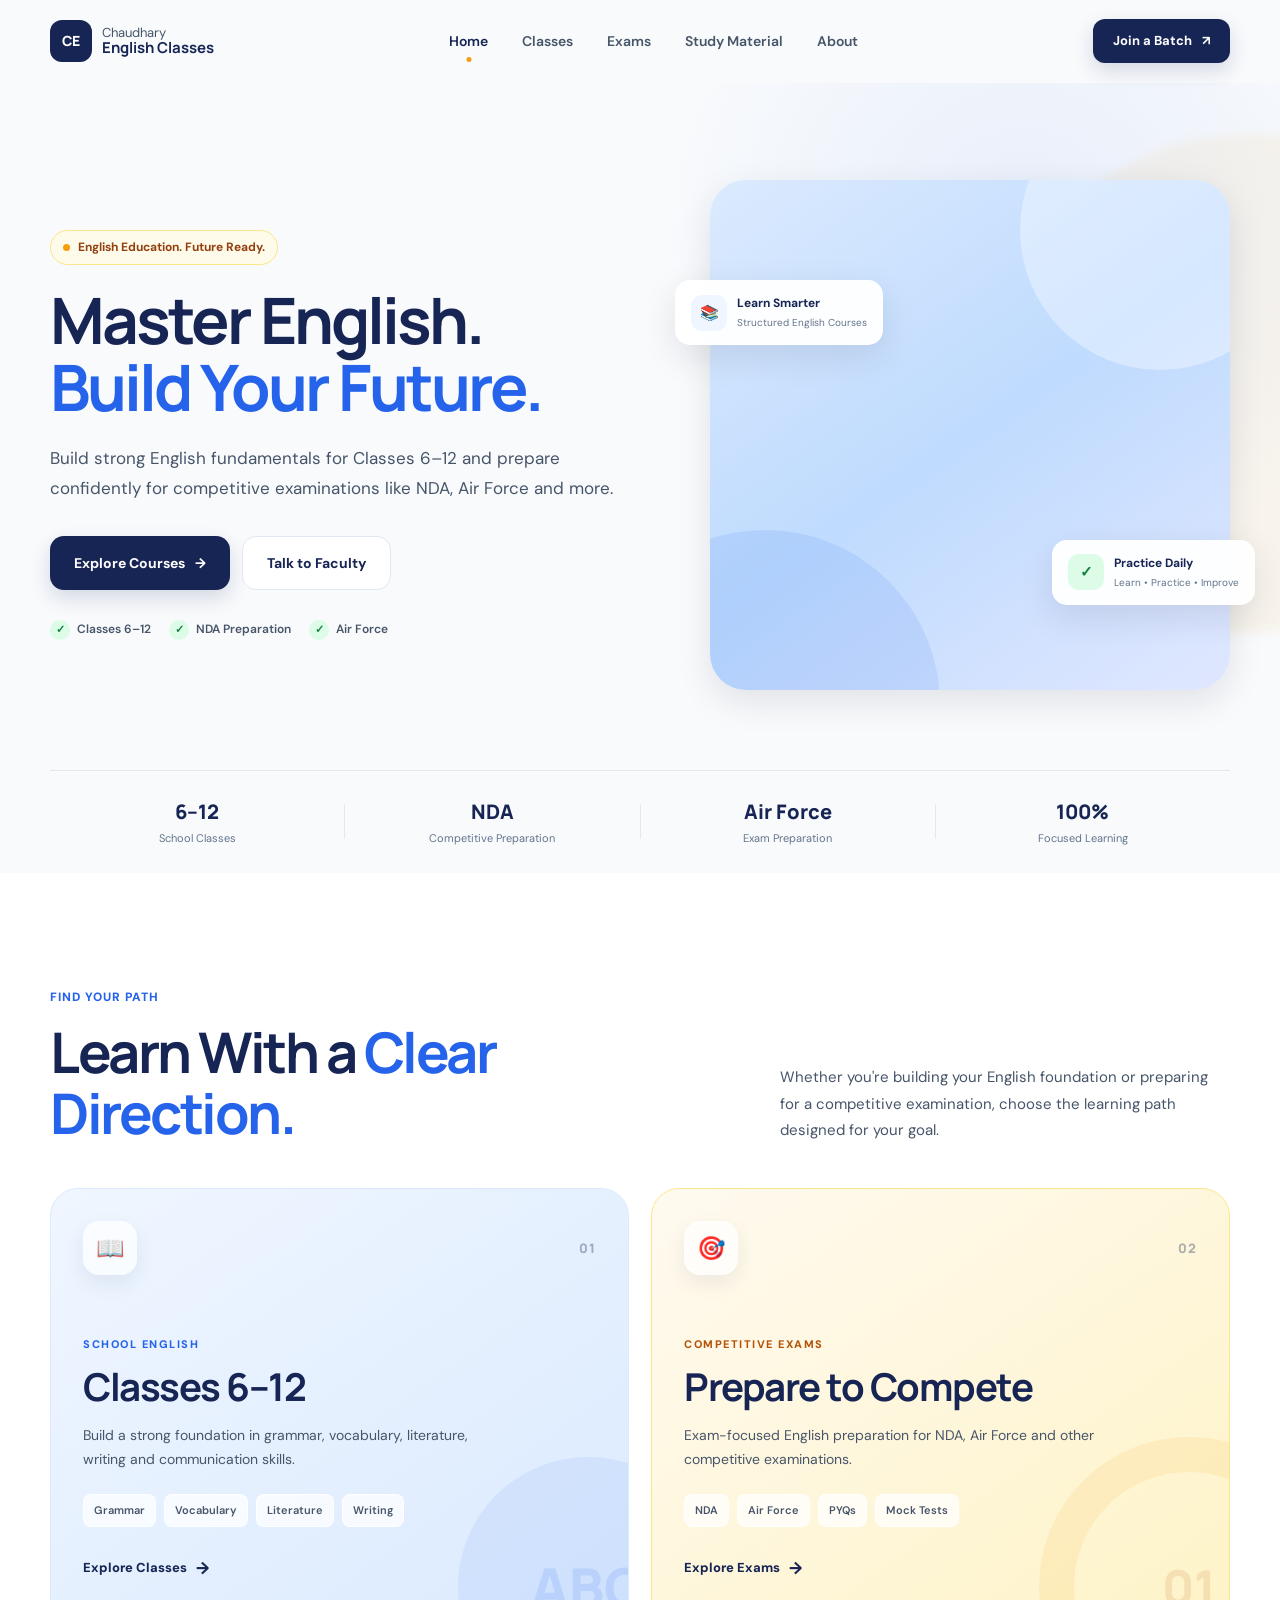
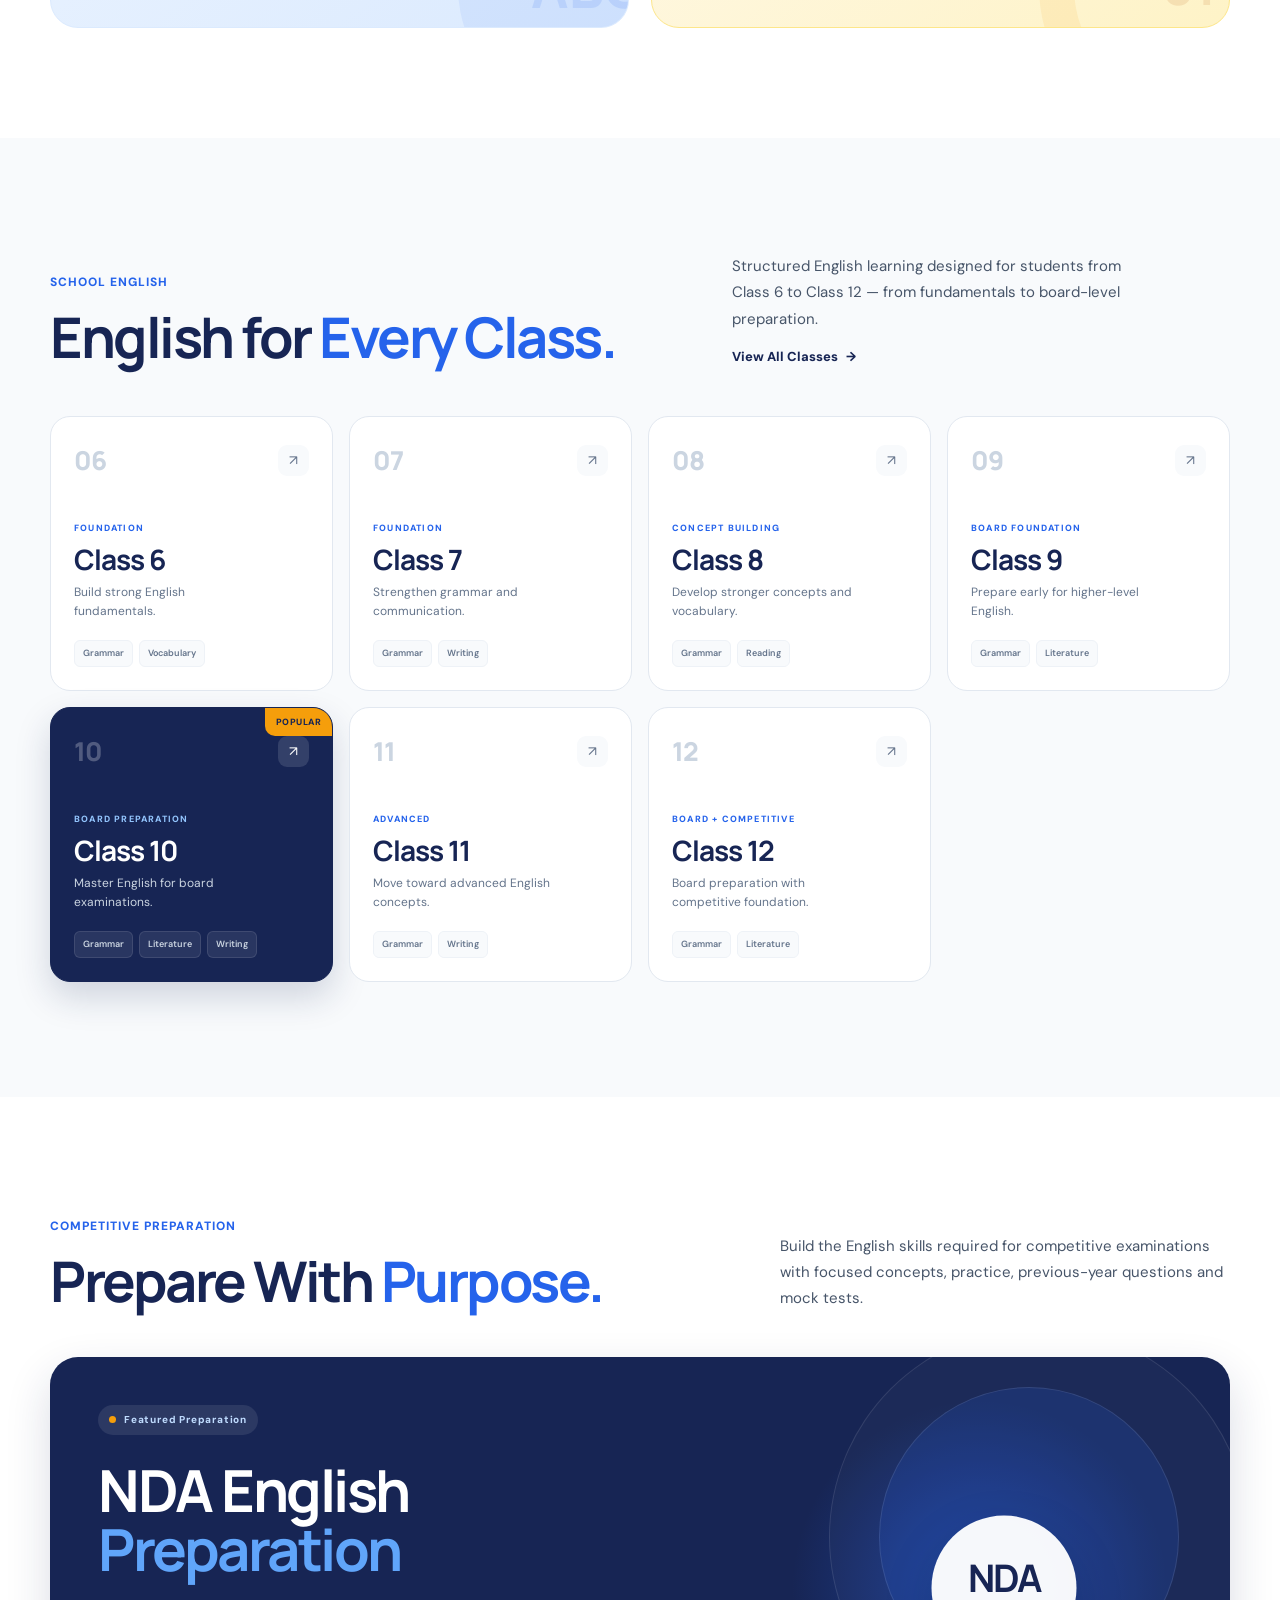
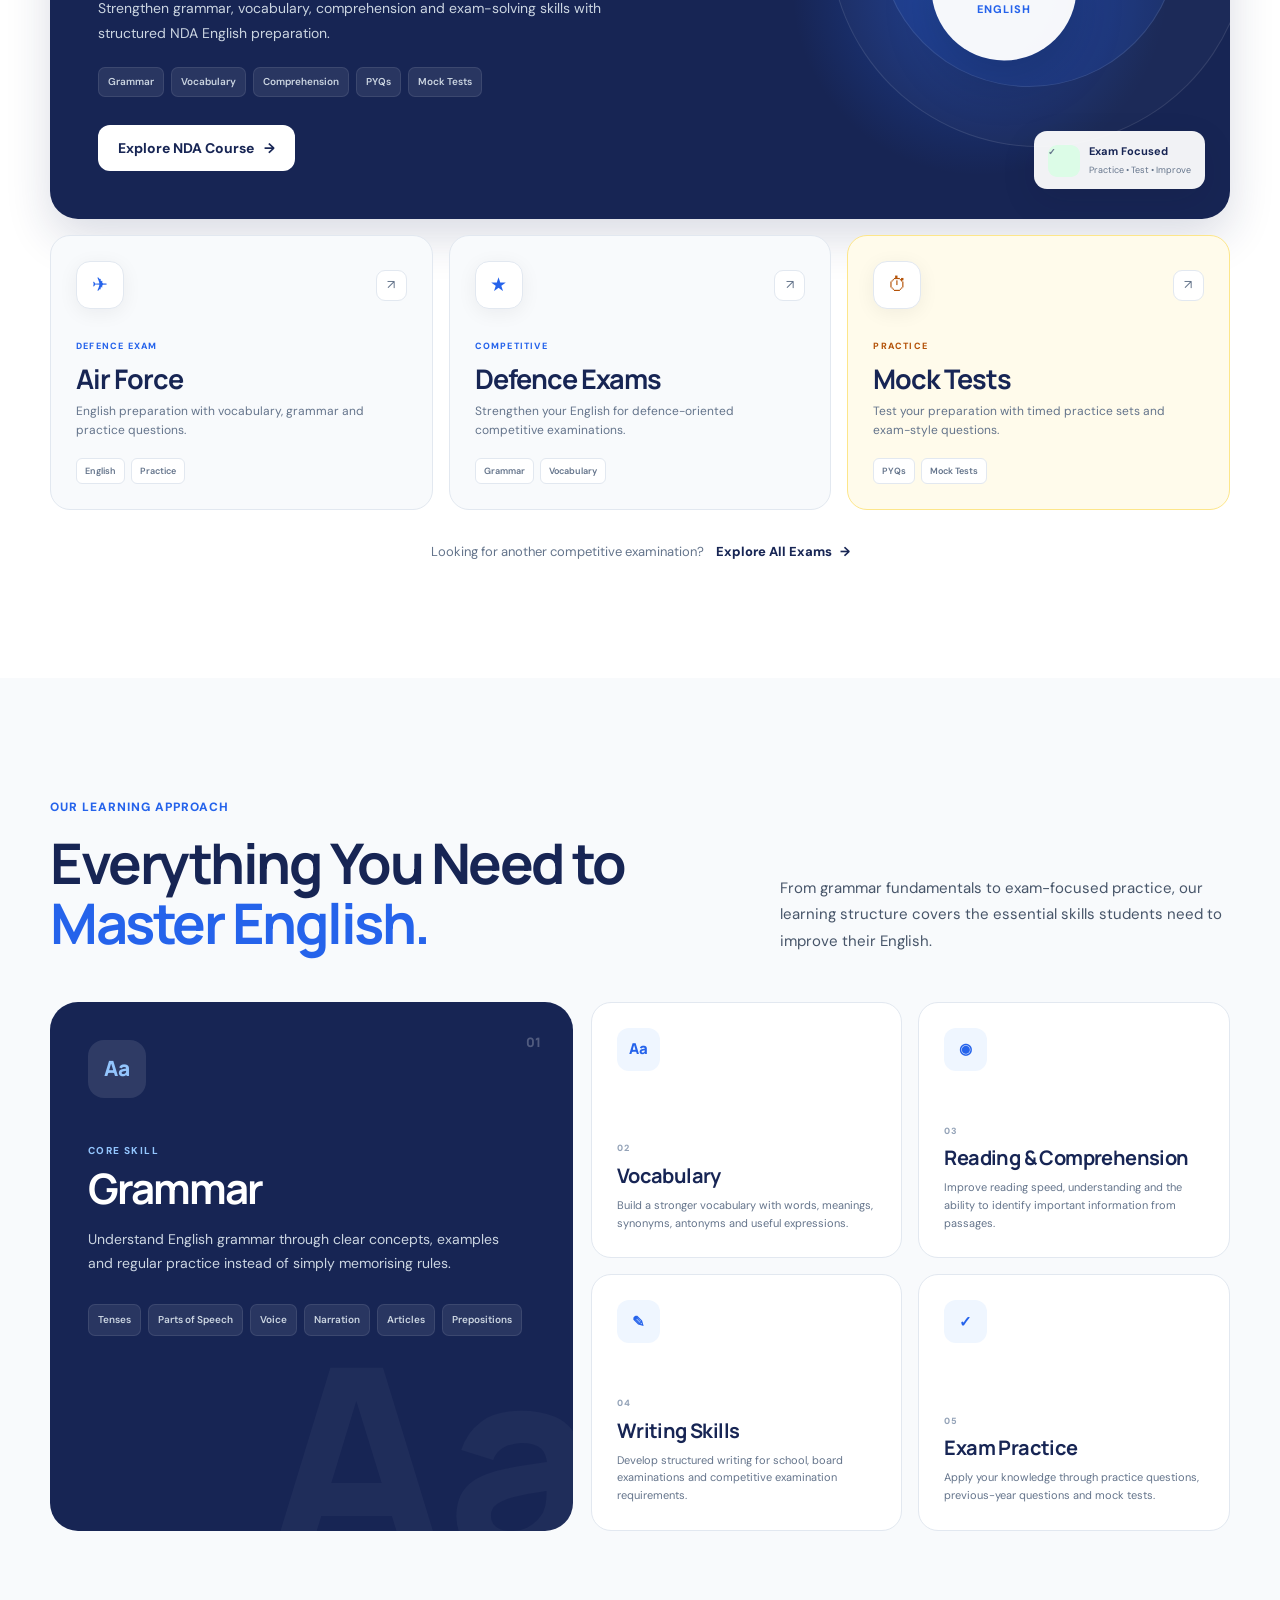
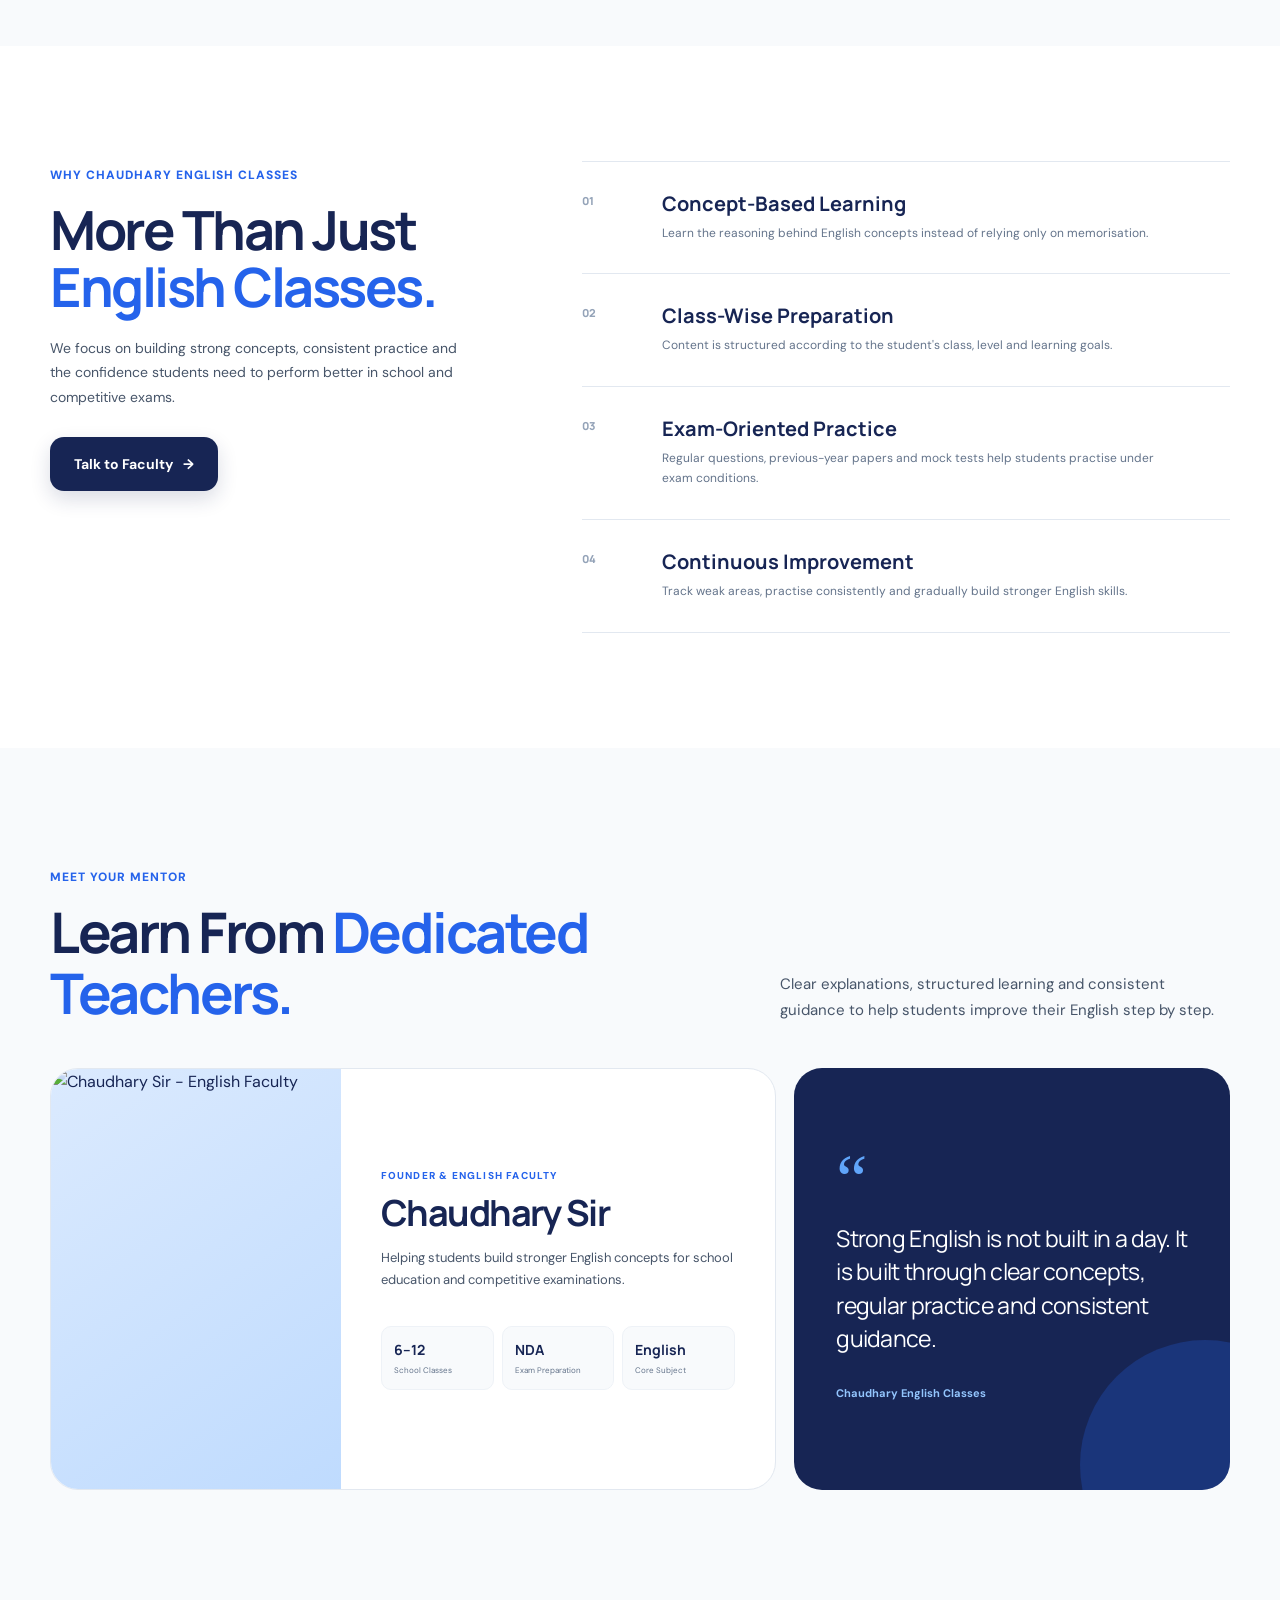
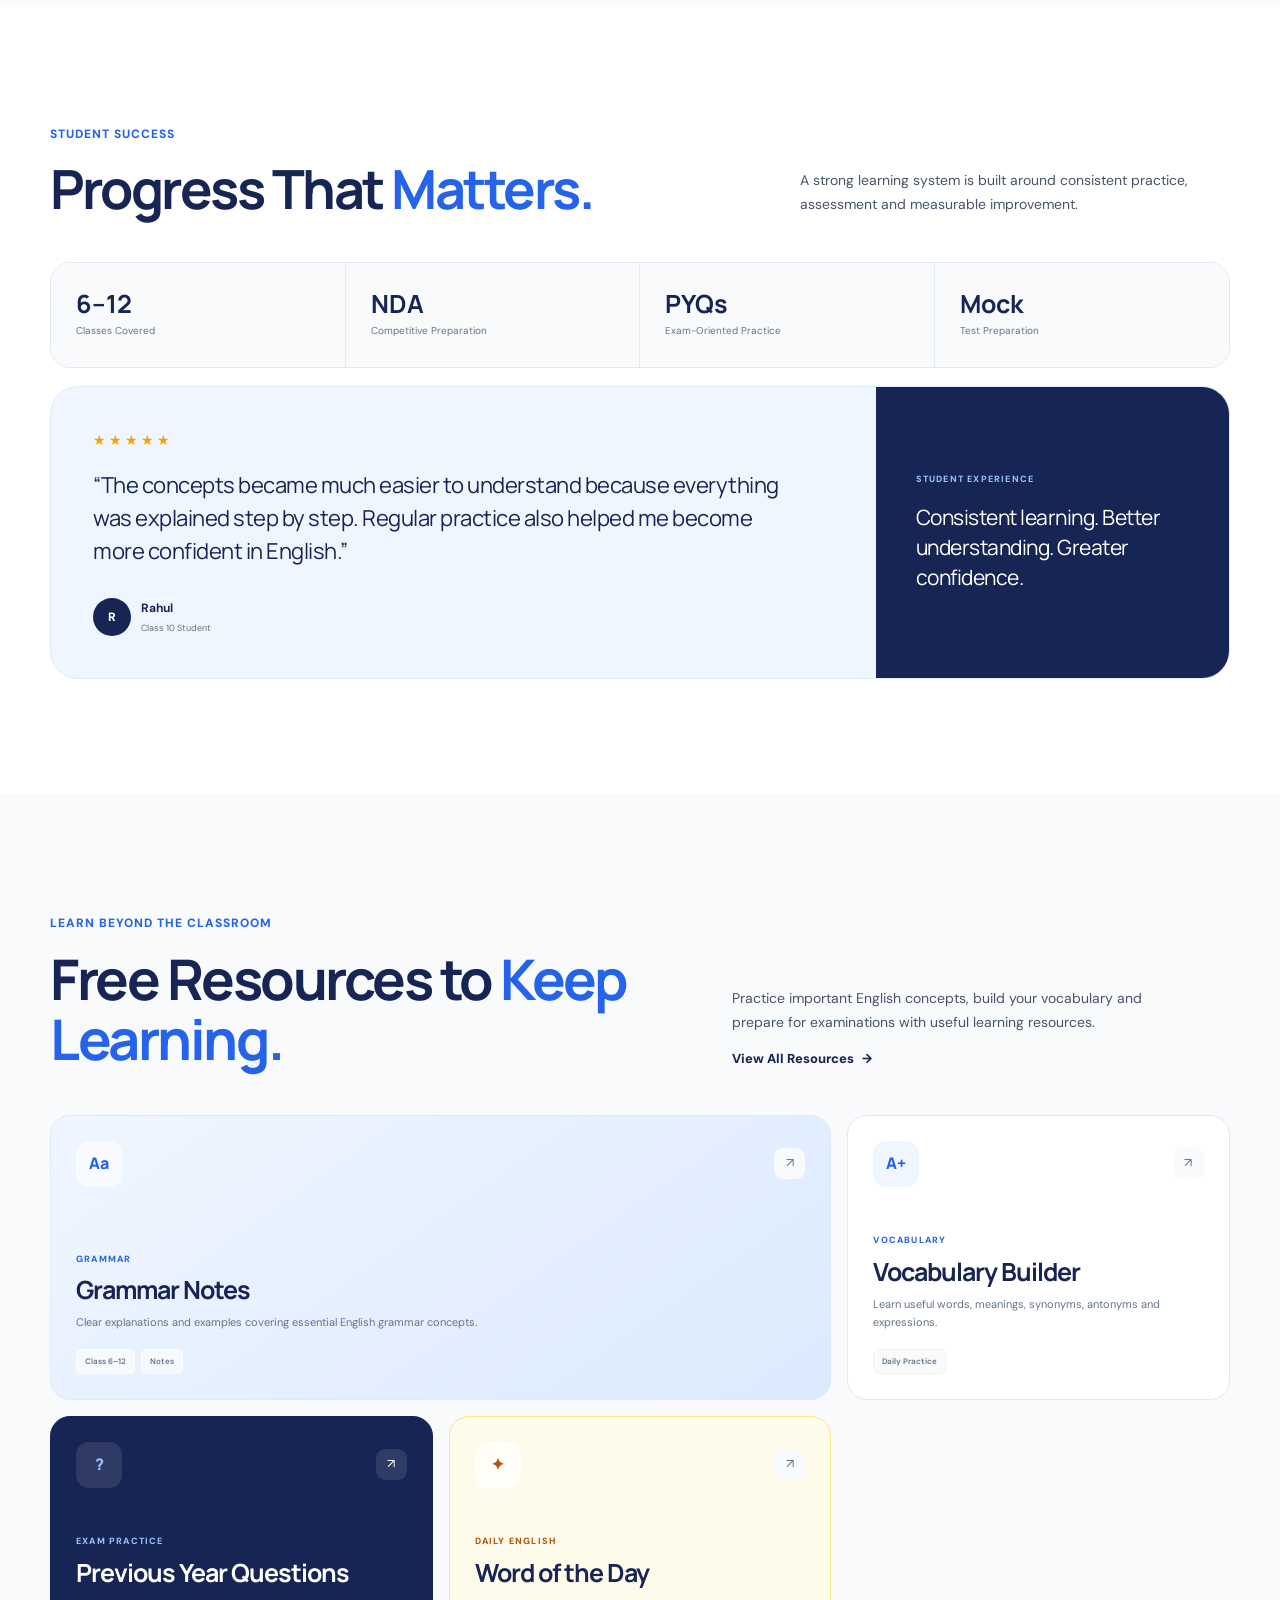
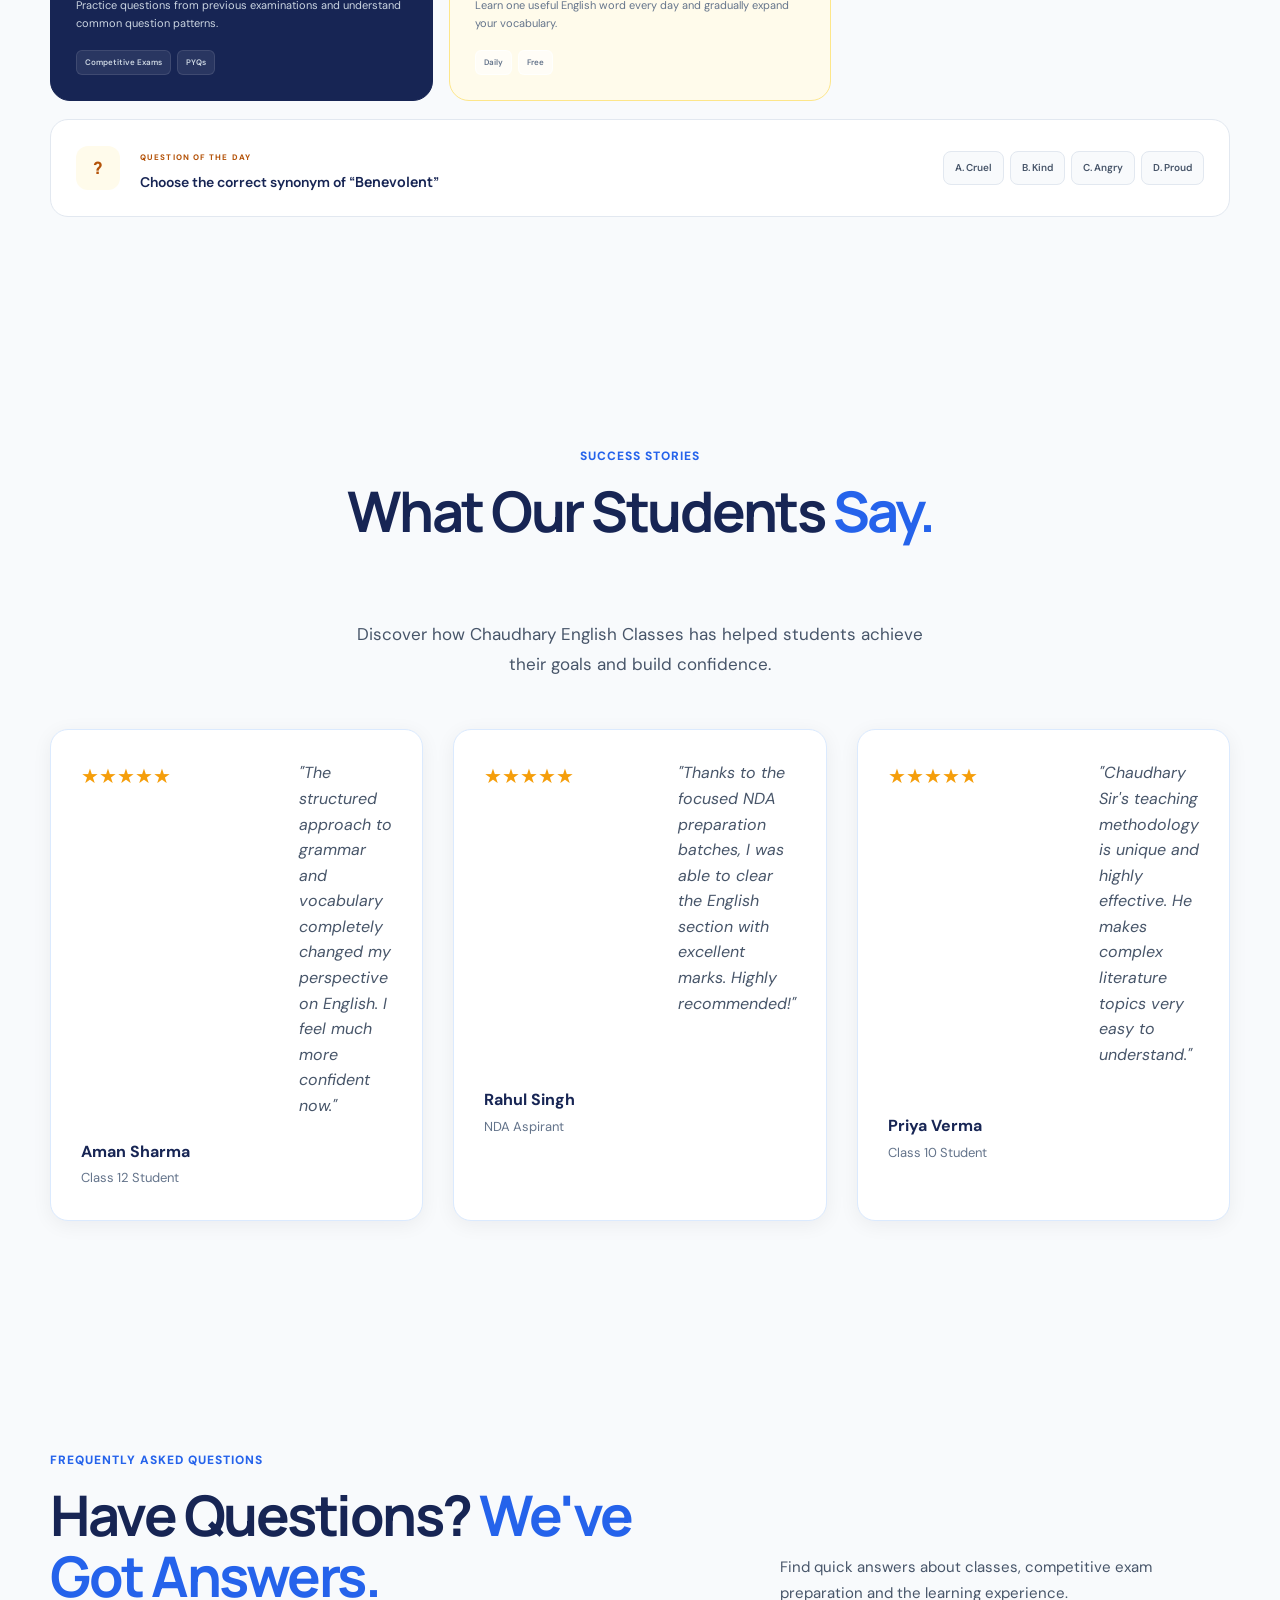
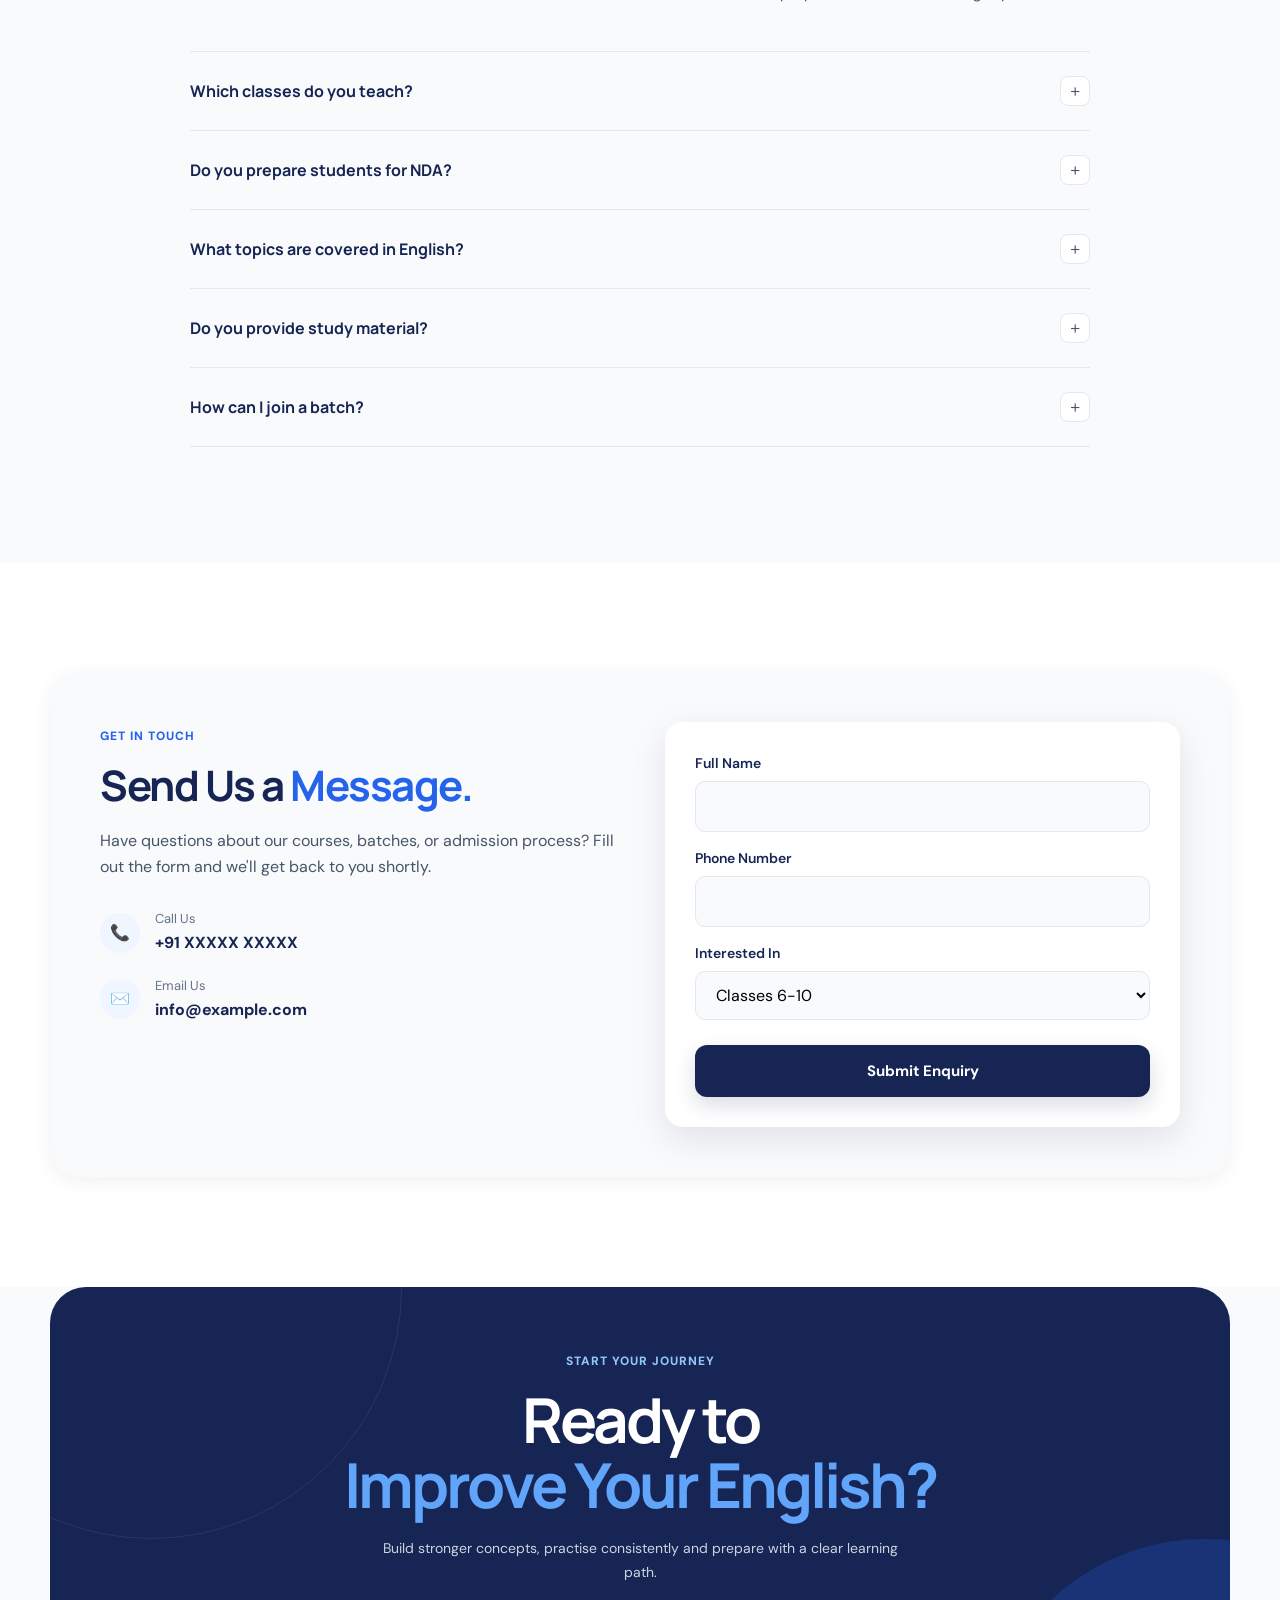
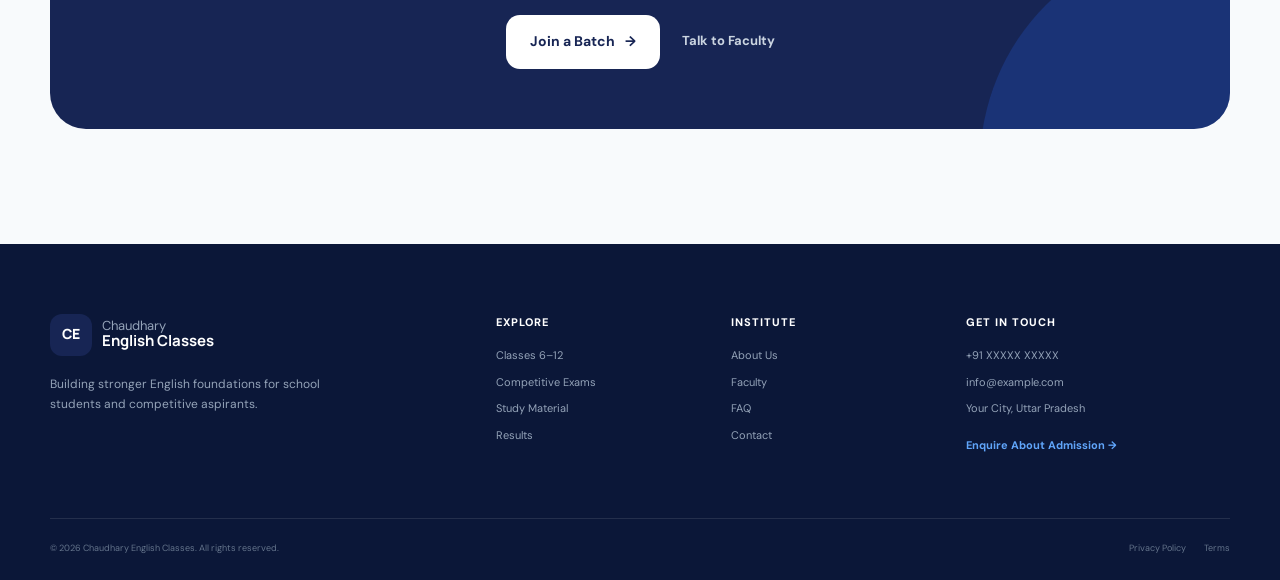
==== index.html @ cdc2c8da "Add class detail and directory pages, exam details, and additional resources - Created class-detail." ====
<!DOCTYPE html>
<html lang="en">
<head>
    <meta charset="UTF-8">
    <meta name="viewport" content="width=device-width, initial-scale=1.0">

    <title>Chaudhary English Classes | Learn. Prepare. Succeed.</title>

    <meta
        name="description"
        content="Chaudhary English Classes provides English coaching for Classes 6–12 and competitive examinations including NDA and Air Force."
    >
    <meta name="keywords" content="English coaching, CBSE English, NDA English, Air Force English preparation, Chaudhary English Classes">
    <meta property="og:title" content="Chaudhary English Classes | Learn. Prepare. Succeed.">
    <meta property="og:description" content="English coaching for Classes 6–12 and competitive examinations.">
    <meta property="og:type" content="website">

    <!-- Google Fonts -->
    <link rel="preconnect" href="https://fonts.googleapis.com">
    <link rel="preconnect" href="https://fonts.gstatic.com" crossorigin>

    <link
        href="https://fonts.googleapis.com/css2?family=DM+Sans:wght@400;500;600;700&family=Manrope:wght@500;600;700;800&display=swap"
        rel="stylesheet"
    >

    <!-- CSS -->
    <link rel="stylesheet" href="css/style.css">
</head>

<body>

    <!-- ================= HEADER ================= -->

    <header class="site-header" id="siteHeader">

        <div class="container navbar">

            <!-- Logo -->
            <a href="index.html" class="logo">
                <div class="logo-mark">CE</div>

                <div class="logo-text">
                    <span>Chaudhary</span>
                    <strong>English Classes</strong>
                </div>
            </a>

            <!-- Desktop Navigation -->
            <nav class="desktop-nav">
                <a href="#home" class="nav-link active">Home</a>
                <a href="#school-classes" class="nav-link">Classes</a>
                <a href="#exams" class="nav-link">Exams</a>
                <a href="#resources" class="nav-link">Study Material</a>
                <a href="#about" class="nav-link">About</a>
            </nav>


            <!-- Header Actions -->
            <div class="header-actions">

                <a href="#contact" class="btn btn-primary header-btn">
                    Join a Batch
                    <span>↗</span>
                </a>

                <button
                    class="mobile-menu-btn"
                    id="mobileMenuBtn"
                    aria-label="Open navigation menu"
                    aria-expanded="false"
                >
                    <span></span>
                    <span></span>
                    <span></span>
                </button>

            </div>

        </div>

        <!-- Mobile Navigation -->
        <div class="mobile-nav" id="mobileNav">

            <a href="#home">Home</a>
            <a href="#school-classes">Classes</a>
            <a href="#exams">Exams</a>
            <a href="#resources">Study Material</a>
            <a href="#about">About</a>

            <a href="#contact" class="btn btn-primary mobile-cta">
                Join a Batch
            </a>

        </div>

    </header>


    <main>

        <!-- ================= HERO ================= -->

        <section class="hero reveal" id="home">

            <div class="container hero-grid">

                <!-- Hero Content -->
                <div class="hero-content">

                    <div class="eyebrow">
                        <span class="eyebrow-dot"></span>
                        English Education. Future Ready.
                    </div>

                    <h1>
                        Master English.
                        <span>Build Your Future.</span>
                    </h1>

                    <p class="hero-description">
                        Build strong English fundamentals for Classes 6–12
                        and prepare confidently for competitive examinations
                        like NDA, Air Force and more.
                    </p>

                    <div class="hero-actions">

                        <a href="#school-classes" class="btn btn-primary btn-large">
                            Explore Courses
                            <span>→</span>
                        </a>

                        <a href="#contact" class="btn btn-secondary btn-large">
                            Talk to Faculty
                        </a>

                    </div>

                    <!-- Trust Points -->
                    <div class="hero-trust">

                        <div class="trust-item">
                            <span class="trust-icon">✓</span>
                            <span>Classes 6–12</span>
                        </div>

                        <div class="trust-item">
                            <span class="trust-icon">✓</span>
                            <span>NDA Preparation</span>
                        </div>

                        <div class="trust-item">
                            <span class="trust-icon">✓</span>
                            <span>Air Force</span>
                        </div>

                    </div>

                </div>


                <!-- Hero Visual -->
                <div class="hero-visual">

                    <div class="hero-image-wrapper">

                        <div class="hero-image-placeholder">

                            <!-- <img src="https://images.unsplash.com/photo-1552664730-d307ca884978?w=800&h=600&fit=crop" alt="Students studying English together"> -->

                        </div>

                        <!-- Floating Course Card -->
                        <div class="floating-card floating-card-course">

                            <div class="floating-icon">📚</div>

                            <div>
                                <strong>Learn Smarter</strong>
                                <span>Structured English Courses</span>
                            </div>

                        </div>


                        <!-- Floating Success Card -->
                        <div class="floating-card floating-card-success">

                            <div class="success-check">✓</div>

                            <div>
                                <strong>Practice Daily</strong>
                                <span>Learn • Practice • Improve</span>
                            </div>

                        </div>

                    </div>

                </div>

            </div>


            <!-- Bottom Stats -->
            <div class="container hero-stats">

                <div class="stat-item">
                    <strong>6–12</strong>
                    <span>School Classes</span>
                </div>

                <div class="stat-divider"></div>

                <div class="stat-item">
                    <strong>NDA</strong>
                    <span>Competitive Preparation</span>
                </div>

                <div class="stat-divider"></div>

                <div class="stat-item">
                    <strong>Air Force</strong>
                    <span>Exam Preparation</span>
                </div>

                <div class="stat-divider"></div>

                <div class="stat-item">
                    <strong>100%</strong>
                    <span>Focused Learning</span>
                </div>

            </div>

        </section>


       <!-- ================= LEARNING PATH ================= -->

<section class="learning-path reveal" >

    <div class="container">

        <div class="section-heading">

            <div>
                <span class="section-label">
                    Find Your Path
                </span>

                <h2>
                    Learn With a
                    <span>Clear Direction.</span>
                </h2>
            </div>

            <p>
                Whether you're building your English foundation or
                preparing for a competitive examination, choose the
                learning path designed for your goal.
            </p>

        </div>


        <div class="learning-grid">

            <!-- School English -->

            <article class="path-card school-card">

                <div class="path-card-top">

                    <div class="path-icon">
                        📖
                    </div>

                    <span class="path-number">
                        01
                    </span>

                </div>


                <div class="path-content">

                    <span class="path-category">
                        SCHOOL ENGLISH
                    </span>

                    <h3>
                        Classes 6–12
                    </h3>

                    <p>
                        Build a strong foundation in grammar,
                        vocabulary, literature, writing and
                        communication skills.
                    </p>


                    <div class="path-topics">

                        <span>Grammar</span>
                        <span>Vocabulary</span>
                        <span>Literature</span>
                        <span>Writing</span>

                    </div>


                    <a href="pages/classes.html" class="path-link">
                        Explore Classes
                        <span>→</span>
                    </a>

                </div>


                <div class="path-decoration school-decoration">
                    <span>ABC</span>
                </div>

            </article>


            <!-- Competitive Exams -->

            <article class="path-card exam-card">

                <div class="path-card-top">

                    <div class="path-icon exam-icon">
                        🎯
                    </div>

                    <span class="path-number">
                        02
                    </span>

                </div>


                <div class="path-content">

                    <span class="path-category">
                        COMPETITIVE EXAMS
                    </span>

                    <h3>
                        Prepare to Compete
                    </h3>

                    <p>
                        Exam-focused English preparation for NDA,
                        Air Force and other competitive examinations.
                    </p>


                    <div class="path-topics">

                        <span>NDA</span>
                        <span>Air Force</span>
                        <span>PYQs</span>
                        <span>Mock Tests</span>

                    </div>


                    <a href="pages/exams.html" class="path-link">
                        Explore Exams
                        <span>→</span>
                    </a>

                </div>


                <div class="path-decoration exam-decoration">
                    <span>01</span>
                </div>

            </article>

        </div>

    </div>

</section>


        <!-- ================= SCHOOL CLASSES ================= -->

        <section class="classes-section reveal" id="school-classes">

            <div class="container">

                <div class="section-heading classes-heading">

                    <div>
                        <span class="section-label">
                            School English
                        </span>

                        <h2>
                            English for
                            <span>Every Class.</span>
                        </h2>
                    </div>

                    <div class="classes-heading-right">

                        <p>
                            Structured English learning designed for students
                            from Class 6 to Class 12 — from fundamentals to
                            board-level preparation.
                        </p>

                        <a href="pages/classes.html" class="text-link">
                            View All Classes
                            <span>→</span>
                        </a>

                    </div>

                </div>


                <!-- Class Cards -->

                <div class="class-grid">

                    <!-- Class 6 -->

                    <a href="pages/class-detail.html?class=6"
                       class="class-card">

                        <div class="class-card-top">

                            <span class="class-number">
                                06
                            </span>

                            <span class="class-arrow">
                                ↗
                            </span>

                        </div>

                        <div class="class-card-content">

                            <span class="class-label">
                                FOUNDATION
                            </span>

                            <h3>Class 6</h3>

                            <p>
                                Build strong English fundamentals.
                            </p>

                        </div>

                        <div class="class-topics">
                            <span>Grammar</span>
                            <span>Vocabulary</span>
                        </div>

                    </a>


                    <!-- Class 7 -->

                    <a href="pages/class-detail.html?class=7"
                       class="class-card">

                        <div class="class-card-top">

                            <span class="class-number">
                                07
                            </span>

                            <span class="class-arrow">
                                ↗
                            </span>

                        </div>

                        <div class="class-card-content">

                            <span class="class-label">
                                FOUNDATION
                            </span>

                            <h3>Class 7</h3>

                            <p>
                                Strengthen grammar and communication.
                            </p>

                        </div>

                        <div class="class-topics">
                            <span>Grammar</span>
                            <span>Writing</span>
                        </div>

                    </a>


                    <!-- Class 8 -->

                    <a href="pages/class-detail.html?class=8"
                       class="class-card">

                        <div class="class-card-top">

                            <span class="class-number">
                                08
                            </span>

                            <span class="class-arrow">
                                ↗
                            </span>

                        </div>

                        <div class="class-card-content">

                            <span class="class-label">
                                CONCEPT BUILDING
                            </span>

                            <h3>Class 8</h3>

                            <p>
                                Develop stronger concepts and vocabulary.
                            </p>

                        </div>

                        <div class="class-topics">
                            <span>Grammar</span>
                            <span>Reading</span>
                        </div>

                    </a>


                    <!-- Class 9 -->

                    <a href="pages/class-detail.html?class=9"
                       class="class-card">

                        <div class="class-card-top">

                            <span class="class-number">
                                09
                            </span>

                            <span class="class-arrow">
                                ↗
                            </span>

                        </div>

                        <div class="class-card-content">

                            <span class="class-label">
                                BOARD FOUNDATION
                            </span>

                            <h3>Class 9</h3>

                            <p>
                                Prepare early for higher-level English.
                            </p>

                        </div>

                        <div class="class-topics">
                            <span>Grammar</span>
                            <span>Literature</span>
                        </div>

                    </a>


                    <!-- Class 10 Featured -->

                    <a href="pages/class-detail.html?class=10"
                       class="class-card class-card-featured">

                        <div class="class-card-top">

                            <span class="class-number">
                                10
                            </span>

                            <span class="class-arrow">
                                ↗
                            </span>

                        </div>

                        <div class="class-card-content">

                            <span class="class-label">
                                BOARD PREPARATION
                            </span>

                            <h3>Class 10</h3>

                            <p>
                                Master English for board examinations.
                            </p>

                        </div>

                        <div class="class-topics">
                            <span>Grammar</span>
                            <span>Literature</span>
                            <span>Writing</span>
                        </div>

                        <div class="featured-badge">
                            Popular
                        </div>

                    </a>


                    <!-- Class 11 -->

                    <a href="pages/class-detail.html?class=11"
                       class="class-card">

                        <div class="class-card-top">

                            <span class="class-number">
                                11
                            </span>

                            <span class="class-arrow">
                                ↗
                            </span>

                        </div>

                        <div class="class-card-content">

                            <span class="class-label">
                                ADVANCED
                            </span>

                            <h3>Class 11</h3>

                            <p>
                                Move toward advanced English concepts.
                            </p>

                        </div>

                        <div class="class-topics">
                            <span>Grammar</span>
                            <span>Writing</span>
                        </div>

                    </a>


                    <!-- Class 12 -->

                    <a href="pages/class-detail.html?class=12"
                       class="class-card">

                        <div class="class-card-top">

                            <span class="class-number">
                                12
                            </span>

                            <span class="class-arrow">
                                ↗
                            </span>

                        </div>

                        <div class="class-card-content">

                            <span class="class-label">
                                BOARD + COMPETITIVE
                            </span>

                            <h3>Class 12</h3>

                            <p>
                                Board preparation with competitive foundation.
                            </p>

                        </div>

                        <div class="class-topics">
                            <span>Grammar</span>
                            <span>Literature</span>
                        </div>

                    </a>

                </div>

            </div>

        </section>

        <!-- ================= COMPETITIVE EXAMS ================= -->

<section class="exams-section reveal" id="exams">

    <div class="container">

        <div class="section-heading exams-heading">

            <div>
                <span class="section-label">
                    Competitive Preparation
                </span>

                <h2>
                    Prepare With
                    <span>Purpose.</span>
                </h2>
            </div>

            <p>
                Build the English skills required for competitive
                examinations with focused concepts, practice,
                previous-year questions and mock tests.
            </p>

        </div>


        <!-- Exam Feature -->

        <div class="exam-feature">

            <div class="exam-feature-content">

                <div class="exam-feature-label">
                    <span class="exam-status-dot"></span>
                    Featured Preparation
                </div>

                <h3>
                    NDA English
                    <span>Preparation</span>
                </h3>

                <p>
                    Strengthen grammar, vocabulary, comprehension
                    and exam-solving skills with structured NDA
                    English preparation.
                </p>


                <div class="exam-feature-topics">

                    <span>Grammar</span>
                    <span>Vocabulary</span>
                    <span>Comprehension</span>
                    <span>PYQs</span>
                    <span>Mock Tests</span>

                </div>


                <a href="pages/exam-detail.html?exam=nda"
                   class="btn btn-primary exam-feature-btn">

                    Explore NDA Course
                    <span>→</span>

                </a>

            </div>


            <div class="exam-feature-visual">

                <div class="exam-circle exam-circle-one"></div>
                <div class="exam-circle exam-circle-two"></div>

                <div class="exam-badge">

                    <strong>NDA</strong>

                    <span>
                        English
                    </span>

                </div>

                <div class="exam-floating-card">

                    <span class="exam-floating-icon">
                        ✓
                    </span>

                    <div>
                        <strong>Exam Focused</strong>
                        <span>Practice • Test • Improve</span>
                    </div>

                </div>

            </div>

        </div>


        <!-- Other Exams -->

        <div class="exam-grid">

            <!-- Air Force -->

            <a href="pages/exam-detail.html?exam=airforce"
               class="exam-card-small">

                <div class="exam-small-top">

                    <div class="exam-small-icon">
                        ✈
                    </div>

                    <span class="exam-small-arrow">
                        ↗
                    </span>

                </div>

                <div class="exam-small-content">

                    <span>
                        DEFENCE EXAM
                    </span>

                    <h3>
                        Air Force
                    </h3>

                    <p>
                        English preparation with vocabulary,
                        grammar and practice questions.
                    </p>

                </div>

                <div class="exam-small-tags">

                    <span>English</span>
                    <span>Practice</span>

                </div>

            </a>


            <!-- Defence Exams -->

            <a href="pages/exam-detail.html?exam=defence"
               class="exam-card-small">

                <div class="exam-small-top">

                    <div class="exam-small-icon">
                        ★
                    </div>

                    <span class="exam-small-arrow">
                        ↗
                    </span>

                </div>

                <div class="exam-small-content">

                    <span>
                        COMPETITIVE
                    </span>

                    <h3>
                        Defence Exams
                    </h3>

                    <p>
                        Strengthen your English for defence-oriented
                        competitive examinations.
                    </p>

                </div>

                <div class="exam-small-tags">

                    <span>Grammar</span>
                    <span>Vocabulary</span>

                </div>

            </a>


            <!-- Mock Tests -->

            <a href="pages/study-material.html"
               class="exam-card-small exam-card-resource">

                <div class="exam-small-top">

                    <div class="exam-small-icon">
                        ⏱
                    </div>

                    <span class="exam-small-arrow">
                        ↗
                    </span>

                </div>

                <div class="exam-small-content">

                    <span>
                        PRACTICE
                    </span>

                    <h3>
                        Mock Tests
                    </h3>

                    <p>
                        Test your preparation with timed
                        practice sets and exam-style questions.
                    </p>

                </div>

                <div class="exam-small-tags">

                    <span>PYQs</span>
                    <span>Mock Tests</span>

                </div>

            </a>

        </div>


        <div class="exam-bottom-cta">

            <p>
                Looking for another competitive examination?
            </p>

            <a href="pages/exams.html" class="text-link">
                Explore All Exams
                <span>→</span>
            </a>

        </div>

    </div>

</section>

<!-- ================= WHAT WE TEACH ================= -->

<section class="teaching-section reveal" id="resources">

    <div class="container">

        <div class="section-heading teaching-heading">

            <div>
                <span class="section-label">
                    Our Learning Approach
                </span>

                <h2>
                    Everything You Need to
                    <span>Master English.</span>
                </h2>
            </div>

            <p>
                From grammar fundamentals to exam-focused practice,
                our learning structure covers the essential skills
                students need to improve their English.
            </p>

        </div>


        <div class="teaching-layout">

            <!-- Main Feature -->

            <div class="teaching-main">

                <div class="teaching-main-number">
                    01
                </div>

                <div class="teaching-main-icon">
                    Aa
                </div>

                <span class="teaching-label">
                    CORE SKILL
                </span>

                <h3>
                    Grammar
                </h3>

                <p>
                    Understand English grammar through clear concepts,
                    examples and regular practice instead of simply
                    memorising rules.
                </p>

                <div class="teaching-points">

                    <span>
                        Tenses
                    </span>

                    <span>
                        Parts of Speech
                    </span>

                    <span>
                        Voice
                    </span>

                    <span>
                        Narration
                    </span>

                    <span>
                        Articles
                    </span>

                    <span>
                        Prepositions
                    </span>

                </div>

            </div>


            <!-- Supporting Skills -->

            <div class="teaching-side">

                <article class="teaching-card">

                    <div class="teaching-card-icon">
                        Aa
                    </div>

                    <div>

                        <span>
                            02
                        </span>

                        <h3>
                            Vocabulary
                        </h3>

                        <p>
                            Build a stronger vocabulary with
                            words, meanings, synonyms, antonyms
                            and useful expressions.
                        </p>

                    </div>

                </article>


                <article class="teaching-card">

                    <div class="teaching-card-icon">
                        ◉
                    </div>

                    <div>

                        <span>
                            03
                        </span>

                        <h3>
                            Reading & Comprehension
                        </h3>

                        <p>
                            Improve reading speed, understanding
                            and the ability to identify important
                            information from passages.
                        </p>

                    </div>

                </article>


                <article class="teaching-card">

                    <div class="teaching-card-icon">
                        ✎
                    </div>

                    <div>

                        <span>
                            04
                        </span>

                        <h3>
                            Writing Skills
                        </h3>

                        <p>
                            Develop structured writing for school,
                            board examinations and competitive
                            examination requirements.
                        </p>

                    </div>

                </article>


                <article class="teaching-card">

                    <div class="teaching-card-icon">
                        ✓
                    </div>

                    <div>

                        <span>
                            05
                        </span>

                        <h3>
                            Exam Practice
                        </h3>

                        <p>
                            Apply your knowledge through practice
                            questions, previous-year questions
                            and mock tests.
                        </p>

                    </div>

                </article>

            </div>

        </div>

    </div>

</section>


<!-- ================= WHY CHOOSE US ================= -->

<section class="why-section reveal" id="about">

    <div class="container">

        <div class="why-grid">

            <!-- Left -->

            <div class="why-content">

                <span class="section-label">
                    Why Chaudhary English Classes
                </span>

                <h2>
                    More Than Just
                    <span>English Classes.</span>
                </h2>

                <p>
                    We focus on building strong concepts, consistent
                    practice and the confidence students need to
                    perform better in school and competitive exams.
                </p>

                <a href="#contact" class="btn btn-primary btn-large">
                    Talk to Faculty
                    <span>→</span>
                </a>

            </div>


            <!-- Right -->

            <div class="why-features">

                <div class="why-feature">

                    <div class="why-feature-number">
                        01
                    </div>

                    <div>

                        <h3>
                            Concept-Based Learning
                        </h3>

                        <p>
                            Learn the reasoning behind English concepts
                            instead of relying only on memorisation.
                        </p>

                    </div>

                </div>


                <div class="why-feature">

                    <div class="why-feature-number">
                        02
                    </div>

                    <div>

                        <h3>
                            Class-Wise Preparation
                        </h3>

                        <p>
                            Content is structured according to the
                            student's class, level and learning goals.
                        </p>

                    </div>

                </div>


                <div class="why-feature">

                    <div class="why-feature-number">
                        03
                    </div>

                    <div>

                        <h3>
                            Exam-Oriented Practice
                        </h3>

                        <p>
                            Regular questions, previous-year papers
                            and mock tests help students practise
                            under exam conditions.
                        </p>

                    </div>

                </div>


                <div class="why-feature">

                    <div class="why-feature-number">
                        04
                    </div>

                    <div>

                        <h3>
                            Continuous Improvement
                        </h3>

                        <p>
                            Track weak areas, practise consistently
                            and gradually build stronger English skills.
                        </p>

                    </div>

                </div>

            </div>

        </div>

    </div>

</section>

<!-- ================= FACULTY ================= -->

<section class="faculty-section reveal" id="faculty">

    <div class="container">

        <div class="section-heading faculty-heading">

            <div>
                <span class="section-label">
                    Meet Your Mentor
                </span>

                <h2>
                    Learn From
                    <span>Dedicated Teachers.</span>
                </h2>
            </div>

            <p>
                Clear explanations, structured learning and consistent
                guidance to help students improve their English step by step.
            </p>

        </div>


        <div class="faculty-layout">

            <!-- Main Faculty -->

            <div class="faculty-profile">

                <div class="faculty-photo">

                    <div class="faculty-photo-placeholder">

                        <img src="https://images.unsplash.com/photo-1507003211169-0a1dd7228f2d?w=500&h=500&fit=crop" alt="Chaudhary Sir - English Faculty" loading="lazy" decoding="async">

                    </div>

                </div>


                <div class="faculty-info">

                    <span class="faculty-role">
                        FOUNDER & ENGLISH FACULTY
                    </span>

                    <h3>
                        Chaudhary Sir
                    </h3>

                    <p>
                        Helping students build stronger English concepts
                        for school education and competitive examinations.
                    </p>


                    <div class="faculty-stats">

                        <div>
                            <strong>6–12</strong>
                            <span>School Classes</span>
                        </div>

                        <div>
                            <strong>NDA</strong>
                            <span>Exam Preparation</span>
                        </div>

                        <div>
                            <strong>English</strong>
                            <span>Core Subject</span>
                        </div>

                    </div>

                </div>

            </div>


            <!-- Teaching Philosophy -->

            <div class="faculty-philosophy">

                <span class="faculty-quote-mark">
                    “
                </span>

                <blockquote>
                    Strong English is not built in a day.
                    It is built through clear concepts,
                    regular practice and consistent guidance.
                </blockquote>

                <div class="faculty-signature">
                    Chaudhary English Classes
                </div>

            </div>

        </div>

    </div>

</section>


<!-- ================= RESULTS / SUCCESS ================= -->

<section class="results-section reveal" id="results">

    <div class="container">

        <div class="results-header">

            <div>

                <span class="section-label">
                    Student Success
                </span>

                <h2>
                    Progress That
                    <span>Matters.</span>
                </h2>

            </div>

            <p>
                A strong learning system is built around consistent
                practice, assessment and measurable improvement.
            </p>

        </div>


        <!-- Stats -->

        <div class="results-stats">

            <div class="result-stat">

                <strong>
                    6–12
                </strong>

                <span>
                    Classes Covered
                </span>

            </div>


            <div class="result-stat">

                <strong>
                    NDA
                </strong>

                <span>
                    Competitive Preparation
                </span>

            </div>


            <div class="result-stat">

                <strong>
                    PYQs
                </strong>

                <span>
                    Exam-Oriented Practice
                </span>

            </div>


            <div class="result-stat">

                <strong>
                    Mock
                </strong>

                <span>
                    Test Preparation
                </span>

            </div>

        </div>


        <!-- Testimonial -->

        <div class="testimonial-card">

            <div class="testimonial-content">

                <div class="testimonial-stars">
                    ★★★★★
                </div>

                <blockquote>
                    “The concepts became much easier to understand
                    because everything was explained step by step.
                    Regular practice also helped me become more
                    confident in English.”
                </blockquote>

                <div class="testimonial-student">

                    <div class="student-avatar">
                        R
                    </div>

                    <div>
                        <strong>
                            Rahul
                        </strong>

                        <span>
                            Class 10 Student
                        </span>
                    </div>

                </div>

            </div>


            <div class="testimonial-side">

                <span class="testimonial-label">
                    STUDENT EXPERIENCE
                </span>

                <p>
                    Consistent learning. Better understanding.
                    Greater confidence.
                </p>

            </div>

        </div>

    </div>

</section>
<!-- ================= STUDY MATERIAL ================= -->

<section class="resources-section reveal" id="study-material">

    <div class="container">

        <div class="section-heading resources-heading">

            <div>
                <span class="section-label">
                    Learn Beyond The Classroom
                </span>

                <h2>
                    Free Resources to
                    <span>Keep Learning.</span>
                </h2>
            </div>

            <div class="resources-heading-right">

                <p>
                    Practice important English concepts, build your
                    vocabulary and prepare for examinations with
                    useful learning resources.
                </p>

                <a href="pages/study-material.html" class="text-link">
                    View All Resources
                    <span>→</span>
                </a>

            </div>

        </div>


        <!-- Resource Grid -->

        <div class="resource-grid">

            <!-- Grammar -->

            <a href="pages/study-material.html?type=grammar"
               class="resource-card resource-card-large">

                <div class="resource-card-top">

                    <div class="resource-icon">
                        Aa
                    </div>

                    <span class="resource-arrow">
                        ↗
                    </span>

                </div>

                <div class="resource-content">

                    <span class="resource-category">
                        GRAMMAR
                    </span>

                    <h3>
                        Grammar Notes
                    </h3>

                    <p>
                        Clear explanations and examples covering
                        essential English grammar concepts.
                    </p>

                </div>

                <div class="resource-meta">
                    <span>Class 6–12</span>
                    <span>Notes</span>
                </div>

            </a>


            <!-- Vocabulary -->

            <a href="pages/study-material.html?type=vocabulary"
               class="resource-card">

                <div class="resource-card-top">

                    <div class="resource-icon">
                        A+
                    </div>

                    <span class="resource-arrow">
                        ↗
                    </span>

                </div>

                <div class="resource-content">

                    <span class="resource-category">
                        VOCABULARY
                    </span>

                    <h3>
                        Vocabulary Builder
                    </h3>

                    <p>
                        Learn useful words, meanings, synonyms,
                        antonyms and expressions.
                    </p>

                </div>

                <div class="resource-meta">
                    <span>Daily Practice</span>
                </div>

            </a>


            <!-- PYQ -->

            <a href="pages/study-material.html?type=pyq"
               class="resource-card resource-card-dark">

                <div class="resource-card-top">

                    <div class="resource-icon">
                        ?
                    </div>

                    <span class="resource-arrow">
                        ↗
                    </span>

                </div>

                <div class="resource-content">

                    <span class="resource-category">
                        EXAM PRACTICE
                    </span>

                    <h3>
                        Previous Year Questions
                    </h3>

                    <p>
                        Practice questions from previous examinations
                        and understand common question patterns.
                    </p>

                </div>

                <div class="resource-meta">
                    <span>Competitive Exams</span>
                    <span>PYQs</span>
                </div>

            </a>


            <!-- Daily English -->

            <a href="pages/study-material.html?type=daily"
               class="resource-card resource-card-accent">

                <div class="resource-card-top">

                    <div class="resource-icon">
                        ✦
                    </div>

                    <span class="resource-arrow">
                        ↗
                    </span>

                </div>

                <div class="resource-content">

                    <span class="resource-category">
                        DAILY ENGLISH
                    </span>

                    <h3>
                        Word of the Day
                    </h3>

                    <p>
                        Learn one useful English word every day
                        and gradually expand your vocabulary.
                    </p>

                </div>

                <div class="resource-meta">
                    <span>Daily</span>
                    <span>Free</span>
                </div>

            </a>

        </div>


        <!-- Daily Question -->

        <div class="daily-question">

            <div class="daily-question-icon">
                ?
            </div>

            <div class="daily-question-content">

                <span>
                    QUESTION OF THE DAY
                </span>

                <h3>
                    Choose the correct synonym of
                    <strong>
                        “Benevolent”
                    </strong>
                </h3>

            </div>

            <div class="daily-options">

                <button type="button">
                    A. Cruel
                </button>

                <button type="button">
                    B. Kind
                </button>

                <button type="button">
                    C. Angry
                </button>

                <button type="button">
                    D. Proud
                </button>

            </div>

        </div>

    </div>

</section>


<!-- ================= TESTIMONIALS ================= -->

<section class="testimonials-section reveal" id="testimonials" style="padding: 110px 0; background: var(--background);">
    <div class="container">
        <div class="section-heading testimonials-heading" style="text-align: center; justify-items: center; display: flex; flex-direction: column; align-items: center;">
            <div>
                <span class="section-label">Success Stories</span>
                <h2 style="font-family: 'Manrope', sans-serif; font-size: clamp(38px, 5vw, 56px); color: var(--primary); line-height: 1.08; letter-spacing: -2.5px; margin-top: 14px;">What Our Students <span style="color: var(--blue);">Say.</span></h2>
            </div>
            <p style="margin: 18px auto 0; max-width: 600px; color: var(--text-secondary); font-size: 17px;">Discover how Chaudhary English Classes has helped students achieve their goals and build confidence.</p>
        </div>
        
        <div class="testimonials-grid" style="display: grid; grid-template-columns: repeat(auto-fit, minmax(300px, 1fr)); gap: 30px; margin-top: 50px;">
            <div class="testimonial-card" style="background: var(--white); padding: 30px; border-radius: var(--radius-md); box-shadow: var(--shadow-sm); transition: transform 0.3s; cursor: pointer;" onmouseover="this.style.transform='translateY(-5px)'" onmouseout="this.style.transform='translateY(0)'">
                <div style="color: var(--accent); margin-bottom: 15px; font-size: 20px;">★★★★★</div>
                <p style="color: var(--text-secondary); font-style: italic; margin-bottom: 20px;">"The structured approach to grammar and vocabulary completely changed my perspective on English. I feel much more confident now."</p>
                <div>
                    <strong style="color: var(--primary); display: block;">Aman Sharma</strong>
                    <span style="color: var(--text-muted); font-size: 13px;">Class 12 Student</span>
                </div>
            </div>
            <div class="testimonial-card" style="background: var(--white); padding: 30px; border-radius: var(--radius-md); box-shadow: var(--shadow-sm); transition: transform 0.3s; cursor: pointer;" onmouseover="this.style.transform='translateY(-5px)'" onmouseout="this.style.transform='translateY(0)'">
                <div style="color: var(--accent); margin-bottom: 15px; font-size: 20px;">★★★★★</div>
                <p style="color: var(--text-secondary); font-style: italic; margin-bottom: 20px;">"Thanks to the focused NDA preparation batches, I was able to clear the English section with excellent marks. Highly recommended!"</p>
                <div>
                    <strong style="color: var(--primary); display: block;">Rahul Singh</strong>
                    <span style="color: var(--text-muted); font-size: 13px;">NDA Aspirant</span>
                </div>
            </div>
            <div class="testimonial-card" style="background: var(--white); padding: 30px; border-radius: var(--radius-md); box-shadow: var(--shadow-sm); transition: transform 0.3s; cursor: pointer;" onmouseover="this.style.transform='translateY(-5px)'" onmouseout="this.style.transform='translateY(0)'">
                <div style="color: var(--accent); margin-bottom: 15px; font-size: 20px;">★★★★★</div>
                <p style="color: var(--text-secondary); font-style: italic; margin-bottom: 20px;">"Chaudhary Sir's teaching methodology is unique and highly effective. He makes complex literature topics very easy to understand."</p>
                <div>
                    <strong style="color: var(--primary); display: block;">Priya Verma</strong>
                    <span style="color: var(--text-muted); font-size: 13px;">Class 10 Student</span>
                </div>
            </div>
        </div>
    </div>
</section>


<!-- ================= FAQ ================= -->

<section class="faq-section reveal" id="faq">

    <div class="container">

        <div class="section-heading faq-heading">

            <div>
                <span class="section-label">
                    Frequently Asked Questions
                </span>

                <h2>
                    Have Questions?
                    <span>We've Got Answers.</span>
                </h2>
            </div>

            <p>
                Find quick answers about classes, competitive exam
                preparation and the learning experience.
            </p>

        </div>


        <div class="faq-list">

            <div class="faq-item">

                <button class="faq-question" type="button">

                    <span>
                        Which classes do you teach?
                    </span>

                    <span class="faq-icon">
                        +
                    </span>

                </button>

                <div class="faq-answer">

                    <p>
                        Chaudhary English Classes provides English
                        coaching for students from Class 6 to Class 12.
                        The curriculum is structured according to the
                        student's class and learning requirements.
                    </p>

                </div>

            </div>


            <div class="faq-item">

                <button class="faq-question" type="button">

                    <span>
                        Do you prepare students for NDA?
                    </span>

                    <span class="faq-icon">
                        +
                    </span>

                </button>

                <div class="faq-answer">

                    <p>
                        Yes. The institute provides focused English
                        preparation for NDA and other applicable
                        competitive examinations.
                    </p>

                </div>

            </div>


            <div class="faq-item">

                <button class="faq-question" type="button">

                    <span>
                        What topics are covered in English?
                    </span>

                    <span class="faq-icon">
                        +
                    </span>

                </button>

                <div class="faq-answer">

                    <p>
                        Depending on the course, students can study
                        grammar, vocabulary, reading comprehension,
                        writing skills, literature, previous-year
                        questions and mock tests.
                    </p>

                </div>

            </div>


            <div class="faq-item">

                <button class="faq-question" type="button">

                    <span>
                        Do you provide study material?
                    </span>

                    <span class="faq-icon">
                        +
                    </span>

                </button>

                <div class="faq-answer">

                    <p>
                        Study resources can include grammar notes,
                        vocabulary practice, previous-year questions,
                        practice sets and other learning material.
                        Final offerings can be updated according to
                        the institute's actual resources.
                    </p>

                </div>

            </div>


            <div class="faq-item">

                <button class="faq-question" type="button">

                    <span>
                        How can I join a batch?
                    </span>

                    <span class="faq-icon">
                        +
                    </span>

                </button>

                <div class="faq-answer">

                    <p>
                        Students or parents can contact the institute
                        to enquire about available batches, timings,
                        courses and admission details.
                    </p>

                </div>

            </div>

        </div>

    </div>

</section>



<!-- ================= CONTACT ================= -->

<section class="contact-section reveal" id="contact-form" style="padding: 110px 0; background: var(--white);">
    <div class="container">
        <div class="contact-grid" style="display: grid; grid-template-columns: repeat(auto-fit, minmax(350px, 1fr)); gap: 50px; background: var(--background); border-radius: var(--radius-lg); padding: 50px; box-shadow: var(--shadow-sm);">
            <div class="contact-info">
                <span class="section-label">Get In Touch</span>
                <h2 style="font-family: 'Manrope', sans-serif; font-size: clamp(32px, 4vw, 42px); color: var(--primary); line-height: 1.1; margin: 14px 0 20px; letter-spacing: -1.5px;">Send Us a <span style="color: var(--blue);">Message.</span></h2>
                <p style="color: var(--text-secondary); margin-bottom: 30px;">Have questions about our courses, batches, or admission process? Fill out the form and we'll get back to you shortly.</p>
                
                <div style="display: flex; flex-direction: column; gap: 20px;">
                    <div style="display: flex; align-items: center; gap: 15px;">
                        <div style="width: 40px; height: 40px; border-radius: 50%; background: var(--blue-light); color: var(--blue); display: flex; align-items: center; justify-content: center;">📞</div>
                        <div>
                            <span style="display: block; color: var(--text-muted); font-size: 13px;">Call Us</span>
                            <strong style="color: var(--primary);">+91 XXXXX XXXXX</strong>
                        </div>
                    </div>
                    <div style="display: flex; align-items: center; gap: 15px;">
                        <div style="width: 40px; height: 40px; border-radius: 50%; background: var(--blue-light); color: var(--blue); display: flex; align-items: center; justify-content: center;">✉️</div>
                        <div>
                            <span style="display: block; color: var(--text-muted); font-size: 13px;">Email Us</span>
                            <strong style="color: var(--primary);">info@example.com</strong>
                        </div>
                    </div>
                </div>
            </div>
            
            <div class="contact-form-wrapper" style="background: var(--white); padding: 30px; border-radius: var(--radius-md); box-shadow: var(--shadow-md);">
                <form id="enquiryForm" style="display: flex; flex-direction: column; gap: 15px;" onsubmit="event.preventDefault(); document.getElementById('formSuccess').style.display='block';">
                    <div>
                        <label for="name" style="display: block; margin-bottom: 6px; font-weight: 600; color: var(--primary); font-size: 14px;">Full Name</label>
                        <input type="text" id="name" required style="width: 100%; padding: 12px 16px; border: 1px solid var(--border); border-radius: 10px; background: #f8fafc; outline: none; transition: all 0.2s; font-family: inherit;" onfocus="this.style.borderColor='var(--blue)'; this.style.boxShadow='0 0 0 3px var(--blue-light)'" onblur="this.style.borderColor='var(--border)'; this.style.boxShadow='none'">
                    </div>
                    <div>
                        <label for="phone" style="display: block; margin-bottom: 6px; font-weight: 600; color: var(--primary); font-size: 14px;">Phone Number</label>
                        <input type="tel" id="phone" required style="width: 100%; padding: 12px 16px; border: 1px solid var(--border); border-radius: 10px; background: #f8fafc; outline: none; transition: all 0.2s; font-family: inherit;" onfocus="this.style.borderColor='var(--blue)'; this.style.boxShadow='0 0 0 3px var(--blue-light)'" onblur="this.style.borderColor='var(--border)'; this.style.boxShadow='none'">
                    </div>
                    <div>
                        <label for="course" style="display: block; margin-bottom: 6px; font-weight: 600; color: var(--primary); font-size: 14px;">Interested In</label>
                        <select id="course" style="width: 100%; padding: 12px 16px; border: 1px solid var(--border); border-radius: 10px; background: #f8fafc; outline: none; transition: all 0.2s; font-family: inherit;" onfocus="this.style.borderColor='var(--blue)'; this.style.boxShadow='0 0 0 3px var(--blue-light)'" onblur="this.style.borderColor='var(--border)'; this.style.boxShadow='none'">
                            <option value="class-6-10">Classes 6-10</option>
                            <option value="class-11-12">Classes 11-12</option>
                            <option value="nda">NDA / Air Force</option>
                        </select>
                    </div>
                    <button type="submit" class="btn btn-primary" style="width: 100%; padding: 14px; font-size: 15px; margin-top: 10px;">Submit Enquiry</button>
                    <div id="formSuccess" style="display: none; background: #dcfce7; color: #15803d; padding: 12px; border-radius: 8px; font-size: 13px; text-align: center; margin-top: 10px; font-weight: 600;">✓ Thank you! Your enquiry has been submitted.</div>
                </form>
            </div>
        </div>
    </div>
</section>


<!-- ================= FINAL CTA ================= -->

<section class="final-cta-section reveal">

    <div class="container">

        <div class="final-cta">

            <div class="final-cta-decoration final-decoration-one"></div>
            <div class="final-cta-decoration final-decoration-two"></div>

            <div class="final-cta-content">

                <span class="section-label">
                    Start Your Journey
                </span>

                <h2>
                    Ready to
                    <span>Improve Your English?</span>
                </h2>

                <p>
                    Build stronger concepts, practise consistently
                    and prepare with a clear learning path.
                </p>

                <div class="final-cta-actions">

                    <a href="#contact"
                       class="btn btn-white btn-large">

                        Join a Batch
                        <span>→</span>

                    </a>

                    <a href="#contact"
                       class="final-phone-link">

                        Talk to Faculty

                    </a>

                </div>

            </div>

        </div>

    </div>

</section>
    </main>


   
    
<!-- ================= FOOTER ================= -->

<footer class="site-footer" id="contact">

    <div class="container">

        <div class="footer-main">

            <!-- Brand -->

            <div class="footer-brand">

                <a href="#home" class="logo footer-logo">

                    <div class="logo-mark">
                        CE
                    </div>

                    <div class="logo-text">
                        <span>Chaudhary</span>
                        <strong>English Classes</strong>
                    </div>

                </a>

                <p>
                    Building stronger English foundations for
                    school students and competitive aspirants.
                </p>

            </div>


            <!-- Explore -->

            <div class="footer-column">

                <h3>
                    Explore
                </h3>

                <a href="#school-classes">
                    Classes 6–12
                </a>

                <a href="#exams">
                    Competitive Exams
                </a>

                <a href="#study-material">
                    Study Material
                </a>

                <a href="#results">
                    Results
                </a>

            </div>


            <!-- Institute -->

            <div class="footer-column">

                <h3>
                    Institute
                </h3>

                <a href="#about">
                    About Us
                </a>

                <a href="#faculty">
                    Faculty
                </a>

                <a href="#faq">
                    FAQ
                </a>

                <a href="#contact">
                    Contact
                </a>

            </div>


            <!-- Contact -->

            <div class="footer-column footer-contact">

                <h3>
                    Get In Touch
                </h3>

                <a href="tel:+910000000000">
                    +91 XXXXX XXXXX
                </a>

                <a href="mailto:info@example.com">
                    info@example.com
                </a>

                <p>
                    Your City, Uttar Pradesh
                </p>

                <a href="#contact" class="footer-contact-link">
                    Enquire About Admission →
                </a>

            </div>

        </div>


        <div class="footer-bottom">

            <p>
                © 2026 Chaudhary English Classes.
                All rights reserved.
            </p>

            <div>

                <a href="#">
                    Privacy Policy
                </a>

                <a href="#">
                    Terms
                </a>

            </div>

        </div>

    </div>

</footer>


    <!-- JavaScript -->
    <script src="js/main.js"></script>

</body>
</html>
---- css/style.css ----
/* =====================================================
   RESET
===================================================== */

* {
    margin: 0;
    padding: 0;
    box-sizing: border-box;
}

html {
    scroll-behavior: smooth;
}

body {
    font-family: "DM Sans", sans-serif;
    background: #f8fafc;
    color: #0f172a;
    line-height: 1.6;
}

a {
    color: inherit;
    text-decoration: none;
}

button,
input,
textarea,
select {
    font: inherit;
}

button {
    border: 0;
    cursor: pointer;
}

img {
    max-width: 100%;
    display: block;
}


/* =====================================================
   DESIGN TOKENS
===================================================== */

:root {
    --primary: #172554;
    --primary-light: #1e3a8a;
    --blue: #2563eb;
    --blue-light: #eff6ff;

    --accent: #f59e0b;
    --accent-light: #fffbeb;

    --white: #ffffff;
    --background: #f8fafc;

    --text: #0f172a;
    --text-secondary: #475569;
    --text-muted: #64748b;

    --border: #e2e8f0;

    --shadow-sm: 0 4px 20px rgba(15, 23, 42, 0.06);
    --shadow-md: 0 12px 35px rgba(15, 23, 42, 0.10);

    --radius-sm: 10px;
    --radius-md: 18px;
    --radius-lg: 28px;
    --radius-xl: 36px;

    --container: 1180px;
}


/* =====================================================
   GLOBAL
===================================================== */

.container {
    width: min(var(--container), calc(100% - 40px));
    margin: 0 auto;
}

.btn {
    display: inline-flex;
    align-items: center;
    justify-content: center;
    gap: 10px;

    border-radius: 12px;
    font-size: 14px;
    font-weight: 700;

    transition:
        transform 0.25s ease,
        box-shadow 0.25s ease,
        background 0.25s ease;
}

.btn:hover {
    transform: translateY(-2px);
}

.btn-primary {
    background: var(--primary);
    color: var(--white);
    padding: 12px 20px;
    box-shadow: 0 8px 20px rgba(23, 37, 84, 0.16);
}

.btn-primary:hover {
    background: var(--primary-light);
    box-shadow: 0 12px 25px rgba(23, 37, 84, 0.22);
}

.btn-secondary {
    background: var(--white);
    color: var(--primary);
    border: 1px solid var(--border);
    padding: 12px 20px;
}

.btn-secondary:hover {
    border-color: #cbd5e1;
    box-shadow: var(--shadow-sm);
}

.btn-large {
    min-height: 54px;
    padding: 0 24px;
    border-radius: 14px;
}


/* =====================================================
   HEADER
===================================================== */

.site-header {
    position: sticky;
    top: 0;
    z-index: 1000;

    background: rgba(248, 250, 252, 0.88);
    backdrop-filter: blur(16px);

    border-bottom: 1px solid transparent;

    transition:
        background 0.3s ease,
        border-color 0.3s ease,
        box-shadow 0.3s ease;
}

.site-header.scrolled {
    background: rgba(255, 255, 255, 0.94);
    border-color: var(--border);
    box-shadow: 0 4px 20px rgba(15, 23, 42, 0.04);
}

.navbar {
    height: 82px;

    display: flex;
    align-items: center;
    justify-content: space-between;
}


/* Logo */

.logo {
    display: flex;
    align-items: center;
    gap: 10px;
}

.logo-mark {
    width: 42px;
    height: 42px;

    display: grid;
    place-items: center;

    border-radius: 12px;

    background: var(--primary);
    color: var(--white);

    font-family: "Manrope", sans-serif;
    font-size: 14px;
    font-weight: 800;
}

.logo-text {
    display: flex;
    flex-direction: column;

    line-height: 1.1;
}

.logo-text span {
    font-size: 13px;
    color: var(--text-secondary);
}

.logo-text strong {
    font-family: "Manrope", sans-serif;
    font-size: 15px;
    color: var(--primary);
}


/* Desktop Nav */

.desktop-nav {
    display: flex;
    align-items: center;
    gap: 34px;
}

.nav-link {
    position: relative;

    font-size: 14px;
    font-weight: 600;
    color: var(--text-secondary);

    transition: color 0.2s ease;
}

.nav-link:hover,
.nav-link.active {
    color: var(--primary);
}

.nav-link.active::after {
    content: "";

    position: absolute;
    left: 50%;
    bottom: -10px;

    width: 5px;
    height: 5px;

    transform: translateX(-50%);

    border-radius: 50%;
    background: var(--accent);
}

.header-actions {
    display: flex;
    align-items: center;
}

.header-btn {
    font-size: 13px;
}


/* Mobile menu */

.mobile-menu-btn {
    display: none;

    width: 42px;
    height: 42px;

    background: var(--white);
    border: 1px solid var(--border);
    border-radius: 12px;

    flex-direction: column;
    align-items: center;
    justify-content: center;
    gap: 5px;
}

.mobile-menu-btn span {
    width: 18px;
    height: 2px;

    border-radius: 2px;
    background: var(--primary);

    transition: transform 0.25s ease;
}

.mobile-nav {
    display: none;
}


/* =====================================================
   HERO
===================================================== */

.hero {
    position: relative;
    overflow: hidden;

    padding: 72px 0 0;

    background:
        radial-gradient(
            circle at 80% 20%,
            rgba(37, 99, 235, 0.08),
            transparent 30%
        ),
        var(--background);
}

.hero::before {
    content: "";

    position: absolute;
    width: 500px;
    height: 500px;

    top: 50px;
    right: -220px;

    border-radius: 50%;

    background: rgba(245, 158, 11, 0.06);
    filter: blur(5px);

    pointer-events: none;
}

.hero-grid {
    position: relative;
    z-index: 2;

    display: grid;
    grid-template-columns: 1fr 0.95fr;

    align-items: center;

    gap: 70px;

    min-height: 560px;
}


/* Hero content */

.eyebrow {
    display: inline-flex;
    align-items: center;
    gap: 8px;

    padding: 7px 12px;

    background: var(--accent-light);
    border: 1px solid #fde68a;

    border-radius: 50px;

    color: #92400e;

    font-size: 12px;
    font-weight: 700;

    margin-bottom: 22px;
}

.eyebrow-dot {
    width: 7px;
    height: 7px;

    border-radius: 50%;
    background: var(--accent);
}

.hero h1 {
    max-width: 650px;

    font-family: "Manrope", sans-serif;

    font-size: clamp(48px, 5vw, 72px);
    line-height: 1.04;
    letter-spacing: -3px;

    color: var(--primary);
}

.hero h1 span {
    display: block;
    color: var(--blue);
}

.hero-description {
    max-width: 570px;

    margin-top: 24px;

    color: var(--text-secondary);

    font-size: 17px;
    line-height: 1.75;
}

.hero-actions {
    display: flex;
    align-items: center;
    gap: 12px;

    margin-top: 32px;
}

.hero-trust {
    display: flex;
    flex-wrap: wrap;

    gap: 18px;

    margin-top: 30px;
}

.trust-item {
    display: flex;
    align-items: center;
    gap: 7px;

    color: var(--text-secondary);

    font-size: 12px;
    font-weight: 600;
}

.trust-icon {
    width: 20px;
    height: 20px;

    display: grid;
    place-items: center;

    border-radius: 50%;

    background: #dcfce7;
    color: #15803d;

    font-size: 11px;
    font-weight: 800;
}


/* =====================================================
   HERO VISUAL
===================================================== */

.hero-visual {
    position: relative;
}

.hero-image-wrapper {
    position: relative;

    width: min(100%, 520px);
    margin-left: auto;
}

.hero-image-placeholder {
    position: relative;

    min-height: 510px;

    border-radius: var(--radius-xl);

    background:
        linear-gradient(
            145deg,
            #dbeafe,
            #bfdbfe 50%,
            #e0e7ff
        );

    overflow: hidden;

    box-shadow: var(--shadow-md);

    display: flex;
    align-items: center;
    justify-content: center;
}

.hero-image-placeholder img {
    position: relative;
    z-index: 2;
    width: 100%;
    height: 100%;
    object-fit: cover;
    display: block;
}

.hero-image-placeholder::before {
    content: "";

    position: absolute;
    z-index: 1;

    width: 280px;
    height: 280px;

    top: -90px;
    right: -70px;

    border-radius: 50%;

    background: rgba(255, 255, 255, 0.35);
}

.hero-image-placeholder::after {
    content: "";

    position: absolute;
    z-index: 1;

    width: 350px;
    height: 350px;

    bottom: -190px;
    left: -120px;

    border-radius: 50%;

    background: rgba(37, 99, 235, 0.10);
}

.placeholder-content {
    position: absolute;
    inset: 0;

    display: flex;
    flex-direction: column;

    align-items: center;
    justify-content: center;

    color: var(--primary);
}

.placeholder-icon {
    width: 70px;
    height: 70px;

    display: grid;
    place-items: center;

    margin-bottom: 15px;

    border-radius: 22px;

    background: rgba(255, 255, 255, 0.65);

    font-size: 28px;
}

.placeholder-content span {
    font-family: "Manrope", sans-serif;
    font-size: 18px;
    font-weight: 800;
}

.placeholder-content small {
    margin-top: 4px;

    color: var(--text-secondary);

    font-size: 12px;
}


/* Floating cards */

.floating-card {
    position: absolute;

    display: flex;
    align-items: center;
    gap: 10px;

    padding: 13px 15px;

    background: rgba(255, 255, 255, 0.94);

    border: 1px solid rgba(255, 255, 255, 0.8);

    border-radius: 15px;

    box-shadow: var(--shadow-md);

    backdrop-filter: blur(10px);
}

.floating-card strong,
.floating-card span {
    display: block;
}

.floating-card strong {
    font-size: 12px;
    color: var(--primary);
}

.floating-card span {
    margin-top: 2px;

    color: var(--text-muted);

    font-size: 10px;
}

.floating-icon,
.success-check {
    width: 36px;
    height: 36px;

    display: grid;
    place-items: center;

    flex-shrink: 0;

    border-radius: 11px;

    font-size: 15px;
}

.floating-icon {
    background: var(--blue-light);
}

.success-check {
    background: #dcfce7;
    color: #15803d;

    font-weight: 800;
}

.floating-card-course {
    left: -35px;
    top: 100px;
}

.floating-card-success {
    right: -25px;
    bottom: 85px;
}


/* =====================================================
   HERO STATS
===================================================== */

.hero-stats {
    position: relative;
    z-index: 3;

    display: flex;
    align-items: center;

    margin-top: 55px;
    padding: 25px 0;

    border-top: 1px solid var(--border);
}

.stat-item {
    flex: 1;

    display: flex;
    flex-direction: column;

    text-align: center;
}

.stat-item strong {
    font-family: "Manrope", sans-serif;

    color: var(--primary);

    font-size: 20px;
    font-weight: 800;
}

.stat-item span {
    margin-top: 2px;

    color: var(--text-muted);

    font-size: 11px;
}

.stat-divider {
    width: 1px;
    height: 35px;

    background: var(--border);
}


/* =====================================================
   COMING SECTION
===================================================== */

.coming-section {
    padding: 120px 0;

    background: var(--white);
    text-align: center;
}

.section-label {
    display: inline-block;

    color: var(--blue);

    font-size: 12px;
    font-weight: 800;

    text-transform: uppercase;
    letter-spacing: 1px;
}

.coming-section h2 {
    margin-top: 14px;

    font-family: "Manrope", sans-serif;

    font-size: clamp(36px, 5vw, 52px);
    line-height: 1.1;
    letter-spacing: -2px;

    color: var(--primary);
}

.coming-section h2 span {
    color: var(--blue);
}

.coming-section p {
    max-width: 540px;

    margin: 18px auto 0;

    color: var(--text-secondary);

    font-size: 16px;
}

/* =====================================================
   LEARNING PATH
===================================================== */

.learning-path {
    padding: 110px 0;

    background: var(--white);
}


.section-heading {
    display: grid;
    grid-template-columns: 1fr 0.8fr;

    align-items: end;

    gap: 60px;

    margin-bottom: 45px;
}


.section-heading h2 {
    max-width: 600px;

    margin-top: 14px;

    font-family: "Manrope", sans-serif;

    font-size: clamp(38px, 5vw, 56px);
    line-height: 1.08;

    letter-spacing: -2.5px;

    color: var(--primary);
}


.section-heading h2 span {
    color: var(--blue);
}


.section-heading > p {
    max-width: 450px;

    margin-left: auto;

    color: var(--text-secondary);

    font-size: 15px;
    line-height: 1.75;
}


/* =====================================================
   LEARNING CARDS
===================================================== */

.learning-grid {
    display: grid;

    grid-template-columns: repeat(2, 1fr);

    gap: 22px;
}


.path-card {
    position: relative;

    min-height: 440px;

    padding: 32px;

    border-radius: var(--radius-lg);

    overflow: hidden;

    transition:
        transform 0.3s ease,
        box-shadow 0.3s ease;
}


.path-card:hover {
    transform: translateY(-6px);

    box-shadow: var(--shadow-md);
}


.school-card {
    background:
        linear-gradient(
            145deg,
            #eff6ff 0%,
            #dbeafe 100%
        );

    border: 1px solid #dbeafe;
}


.exam-card {
    background:
        linear-gradient(
            145deg,
            #fffaf0 0%,
            #fef3c7 100%
        );

    border: 1px solid #fde68a;
}

/* =====================================================
   SCHOOL CLASSES
===================================================== */

.classes-section {
    padding: 115px 0;

    background: var(--background);
}


.classes-heading {
    margin-bottom: 48px;
}


.classes-heading-right {
    display: flex;
    flex-direction: column;
    align-items: flex-start;

    gap: 15px;
}


.classes-heading-right p {
    max-width: 430px;

    color: var(--text-secondary);

    font-size: 15px;
    line-height: 1.75;
}


.text-link {
    display: inline-flex;
    align-items: center;
    gap: 8px;

    color: var(--primary);

    font-size: 13px;
    font-weight: 800;

    transition: gap 0.25s ease;
}


.text-link:hover {
    gap: 13px;
}

/* =====================================================
   COMPETITIVE EXAMS
===================================================== */

.exams-section {
    padding: 115px 0;

    background: var(--white);
}


.exams-heading {
    margin-bottom: 45px;
}

/* =====================================================
   WHAT WE TEACH
===================================================== */

.teaching-section {
    padding: 115px 0;

    background: var(--background);
}


.teaching-heading {
    margin-bottom: 48px;
}


.teaching-layout {
    display: grid;

    grid-template-columns: 0.9fr 1.1fr;

    gap: 18px;
}


/* Main teaching card */

.teaching-main {
    position: relative;

    min-height: 500px;

    padding: 38px;

    border-radius: var(--radius-lg);

    overflow: hidden;

    background: var(--primary);

    color: var(--white);
}


.teaching-main::after {
    content: "Aa";

    position: absolute;

    right: -25px;
    bottom: -55px;

    font-family: "Manrope", sans-serif;

    color: rgba(255, 255, 255, 0.035);

    font-size: 260px;
    font-weight: 800;

    line-height: 1;
}


.teaching-main-number {
    position: absolute;

    top: 30px;
    right: 32px;

    color: rgba(255, 255, 255, 0.25);

    font-family: "Manrope", sans-serif;

    font-size: 13px;
    font-weight: 800;
}


.teaching-main-icon {
    width: 58px;
    height: 58px;

    display: grid;
    place-items: center;

    border-radius: 16px;

    background: rgba(255, 255, 255, 0.10);

    color: #93c5fd;

    font-family: "Manrope", sans-serif;

    font-size: 21px;
    font-weight: 800;
}


.teaching-label {
    display: block;

    margin-top: 45px;

    color: #93c5fd;

    font-size: 10px;
    font-weight: 800;

    letter-spacing: 1.4px;
}


.teaching-main h3 {
    position: relative;
    z-index: 2;

    margin-top: 8px;

    font-family: "Manrope", sans-serif;

    font-size: 42px;

    line-height: 1;

    letter-spacing: -2px;
}


.teaching-main > p {
    position: relative;
    z-index: 2;

    max-width: 420px;

    margin-top: 18px;

    color: #cbd5e1;

    font-size: 14px;

    line-height: 1.75;
}


.teaching-points {
    position: relative;
    z-index: 2;

    display: flex;

    flex-wrap: wrap;

    gap: 7px;

    margin-top: 28px;
}


.teaching-points span {
    padding: 7px 9px;

    border-radius: 7px;

    background: rgba(255, 255, 255, 0.08);

    border: 1px solid rgba(255, 255, 255, 0.09);

    color: #cbd5e1;

    font-size: 10px;
    font-weight: 600;
}


/* Supporting cards */

.teaching-side {
    display: grid;

    grid-template-columns: repeat(2, 1fr);

    gap: 16px;
}


.teaching-card {
    display: flex;

    flex-direction: column;

    padding: 25px;

    background: var(--white);

    border: 1px solid var(--border);

    border-radius: 20px;

    transition:
        transform 0.3s ease,
        box-shadow 0.3s ease;
}


.teaching-card:hover {
    transform: translateY(-4px);

    box-shadow: var(--shadow-sm);
}


.teaching-card-icon {
    width: 43px;
    height: 43px;

    display: grid;
    place-items: center;

    margin-bottom: auto;

    border-radius: 12px;

    background: var(--blue-light);

    color: var(--blue);

    font-family: "Manrope", sans-serif;

    font-size: 15px;
    font-weight: 800;
}


.teaching-card > div:last-child {
    margin-top: 45px;
}


.teaching-card > div:last-child > span {
    color: #94a3b8;

    font-size: 9px;
    font-weight: 800;

    letter-spacing: 1px;
}


.teaching-card h3 {
    margin-top: 5px;

    font-family: "Manrope", sans-serif;

    color: var(--primary);

    font-size: 20px;

    line-height: 1.2;

    letter-spacing: -0.6px;
}


.teaching-card p {
    margin-top: 9px;

    color: var(--text-muted);

    font-size: 11px;

    line-height: 1.6;
}


/* =====================================================
   WHY CHOOSE US
===================================================== */

.why-section {
    padding: 115px 0;

    background: var(--white);
}


.why-grid {
    display: grid;

    grid-template-columns: 0.8fr 1.2fr;

    gap: 100px;

    align-items: start;
}


.why-content {
    position: sticky;

    top: 120px;
}


.why-content h2 {
    margin-top: 15px;

    font-family: "Manrope", sans-serif;

    color: var(--primary);

    font-size: clamp(38px, 5vw, 54px);

    line-height: 1.06;

    letter-spacing: -2.5px;
}


.why-content h2 span {
    display: block;

    color: var(--blue);
}


.why-content > p {
    max-width: 430px;

    margin-top: 20px;

    color: var(--text-secondary);

    font-size: 14px;

    line-height: 1.75;
}


.why-content .btn {
    margin-top: 28px;
}

/* =====================================================
   FACULTY
===================================================== */

.faculty-section {
    padding: 115px 0;

    background: var(--background);
}


.faculty-heading {
    margin-bottom: 45px;
}


.faculty-layout {
    display: grid;

    grid-template-columns: 1.25fr 0.75fr;

    gap: 18px;
}


/* Faculty profile */

.faculty-profile {
    display: grid;

    grid-template-columns: 0.8fr 1.2fr;

    min-height: 420px;

    overflow: hidden;

    border-radius: var(--radius-lg);

    background: var(--white);

    border: 1px solid var(--border);
}


.faculty-photo {
    min-height: 420px;
}


.faculty-photo-placeholder {
    width: 100%;
    height: 100%;

    display: flex;
    flex-direction: column;

    align-items: center;
    justify-content: center;

    background:
        linear-gradient(
            145deg,
            #dbeafe,
            #bfdbfe
        );

    color: var(--primary);

    overflow: hidden;
}

.faculty-photo-placeholder img {
    width: 100%;
    height: 100%;
    object-fit: cover;
    display: block;
}


.faculty-photo-placeholder span {
    font-family: "Manrope", sans-serif;

    font-size: 22px;
    font-weight: 800;
}


.faculty-photo-placeholder small {
    margin-top: 4px;

    color: var(--text-secondary);

    font-size: 11px;
}


.faculty-info {
    display: flex;
    flex-direction: column;

    justify-content: center;

    padding: 40px;
}


.faculty-role {
    color: var(--blue);

    font-size: 10px;
    font-weight: 800;

    letter-spacing: 1.2px;
}


.faculty-info h3 {
    margin-top: 9px;

    font-family: "Manrope", sans-serif;

    color: var(--primary);

    font-size: 36px;

    line-height: 1.1;

    letter-spacing: -1.5px;
}


.faculty-info > p {
    max-width: 380px;

    margin-top: 14px;

    color: var(--text-secondary);

    font-size: 13px;

    line-height: 1.7;
}


/* Faculty stats */

.faculty-stats {
    display: grid;

    grid-template-columns: repeat(3, 1fr);

    gap: 8px;

    margin-top: 35px;
}


.faculty-stats > div {
    padding: 12px;

    border-radius: 10px;

    background: var(--background);

    border: 1px solid #eef2f7;
}


.faculty-stats strong,
.faculty-stats span {
    display: block;
}


.faculty-stats strong {
    color: var(--primary);

    font-family: "Manrope", sans-serif;

    font-size: 14px;
}


.faculty-stats span {
    margin-top: 3px;

    color: var(--text-muted);

    font-size: 8px;
}


/* Philosophy */

.faculty-philosophy {
    position: relative;

    display: flex;

    flex-direction: column;

    justify-content: center;

    padding: 42px;

    border-radius: var(--radius-lg);

    background: var(--primary);

    overflow: hidden;
}


.faculty-philosophy::after {
    content: "";

    position: absolute;

    width: 250px;
    height: 250px;

    right: -100px;
    bottom: -100px;

    border-radius: 50%;

    background: rgba(37, 99, 235, 0.25);
}


.faculty-quote-mark {
    position: relative;
    z-index: 2;

    color: #60a5fa;

    font-family: Georgia, serif;

    font-size: 70px;

    line-height: 0.7;
}


.faculty-philosophy blockquote {
    position: relative;
    z-index: 2;

    margin-top: 18px;

    color: var(--white);

    font-family: "Manrope", sans-serif;

    font-size: 23px;

    line-height: 1.45;

    letter-spacing: -0.7px;
}


.faculty-signature {
    position: relative;
    z-index: 2;

    margin-top: 30px;

    color: #93c5fd;

    font-size: 11px;
    font-weight: 700;
}


/* =====================================================
   RESULTS
===================================================== */

.results-section {
    padding: 115px 0;

    background: var(--white);
}


.results-header {
    display: flex;

    align-items: flex-end;
    justify-content: space-between;

    gap: 50px;

    margin-bottom: 45px;
}


.results-header h2 {
    margin-top: 14px;

    font-family: "Manrope", sans-serif;

    color: var(--primary);

    font-size: clamp(38px, 5vw, 54px);

    line-height: 1.06;

    letter-spacing: -2.5px;
}


.results-header h2 span {
    color: var(--blue);
}


.results-header > p {
    max-width: 430px;

    color: var(--text-secondary);

    font-size: 14px;

    line-height: 1.75;
}


/* Results stats */

.results-stats {
    display: grid;

    grid-template-columns: repeat(4, 1fr);

    margin-bottom: 18px;

    border: 1px solid var(--border);

    border-radius: 20px;

    overflow: hidden;
}


.result-stat {
    padding: 28px 25px;

    background: var(--background);

    border-right: 1px solid var(--border);
}


.result-stat:last-child {
    border-right: 0;
}


.result-stat strong {
    display: block;

    font-family: "Manrope", sans-serif;

    color: var(--primary);

    font-size: 25px;

    line-height: 1;
}


.result-stat span {
    display: block;

    margin-top: 7px;

    color: var(--text-muted);

    font-size: 10px;
}


/* =====================================================
   TESTIMONIAL
===================================================== */

.testimonial-card {
    display: grid;

    grid-template-columns: 1.4fr 0.6fr;

    overflow: hidden;

    border-radius: var(--radius-lg);

    background: #eff6ff;

    border: 1px solid #dbeafe;
}


.testimonial-content {
    padding: 42px;
}


.testimonial-stars {
    color: var(--accent);

    font-size: 14px;

    letter-spacing: 3px;
}


.testimonial-content blockquote {
    max-width: 700px;

    margin-top: 18px;

    color: var(--primary);

    font-family: "Manrope", sans-serif;

    font-size: 22px;

    line-height: 1.5;

    letter-spacing: -0.5px;
}


.testimonial-student {
    display: flex;

    align-items: center;

    gap: 10px;

    margin-top: 30px;
}


.student-avatar {
    width: 38px;
    height: 38px;

    display: grid;
    place-items: center;

    border-radius: 50%;

    background: var(--primary);

    color: var(--white);

    font-size: 12px;
    font-weight: 800;
}


.testimonial-student strong,
.testimonial-student span {
    display: block;
}


.testimonial-student strong {
    color: var(--primary);

    font-size: 12px;
}


.testimonial-student span {
    margin-top: 2px;

    color: var(--text-muted);

    font-size: 9px;
}


.testimonial-side {
    display: flex;

    flex-direction: column;

    justify-content: center;

    padding: 40px;

    background: var(--primary);
}


.testimonial-label {
    color: #93c5fd;

    font-size: 9px;
    font-weight: 800;

    letter-spacing: 1.2px;
}


.testimonial-side p {
    margin-top: 15px;

    color: var(--white);

    font-family: "Manrope", sans-serif;

    font-size: 21px;

    line-height: 1.45;

    letter-spacing: -0.5px;
}


/* =====================================================
   FACULTY + RESULTS RESPONSIVE
===================================================== */

@media (max-width: 900px) {

    .faculty-layout {
        grid-template-columns: 1fr;
    }

    .results-header {
        flex-direction: column;

        align-items: flex-start;

        gap: 20px;
    }

    .testimonial-card {
        grid-template-columns: 1fr;
    }

}


@media (max-width: 650px) {

    .faculty-section,
    .results-section {
        padding: 85px 0;
    }

    .faculty-profile {
        grid-template-columns: 1fr;
    }

    .faculty-photo {
        min-height: 320px;
    }

    .faculty-info {
        padding: 28px;
    }

    .faculty-stats {
        grid-template-columns: 1fr;
    }

    .faculty-philosophy {
        padding: 30px;
    }

    .faculty-philosophy blockquote {
        font-size: 20px;
    }

    .results-stats {
        grid-template-columns: 1fr 1fr;
    }

    .result-stat {
        border-bottom: 1px solid var(--border);
    }

    .result-stat:nth-child(2) {
        border-right: 0;
    }

    .testimonial-content,
    .testimonial-side {
        padding: 28px;
    }

    .testimonial-content blockquote {
        font-size: 18px;
    }

}


/* Feature list */

.why-features {
    border-top: 1px solid var(--border);
}


.why-feature {
    display: grid;

    grid-template-columns: 55px 1fr;

    gap: 25px;

    padding: 30px 0;

    border-bottom: 1px solid var(--border);
}


.why-feature-number {
    color: #94a3b8;

    font-family: "Manrope", sans-serif;

    font-size: 11px;
    font-weight: 800;
}


.why-feature h3 {
    font-family: "Manrope", sans-serif;

    color: var(--primary);

    font-size: 20px;

    line-height: 1.2;
}


.why-feature p {
    max-width: 500px;

    margin-top: 8px;

    color: var(--text-muted);

    font-size: 12px;

    line-height: 1.65;
}


/* =====================================================
   TEACHING + WHY RESPONSIVE
===================================================== */

@media (max-width: 900px) {

    .teaching-layout {
        grid-template-columns: 1fr;
    }

    .teaching-main {
        min-height: 420px;
    }

    .why-grid {
        grid-template-columns: 1fr;

        gap: 55px;
    }

    .why-content {
        position: static;
    }

}


@media (max-width: 650px) {

    .teaching-section,
    .why-section {
        padding: 85px 0;
    }

    .teaching-side {
        grid-template-columns: 1fr;
    }

    .teaching-main {
        padding: 28px;
    }

    .teaching-main h3 {
        font-size: 36px;
    }

    .why-feature {
        grid-template-columns: 35px 1fr;

        gap: 15px;
    }

}

/* =====================================================
   FEATURED EXAM
===================================================== */

.exam-feature {
    position: relative;

    display: grid;
    grid-template-columns: 1.15fr 0.85fr;

    min-height: 390px;

    overflow: hidden;

    border-radius: var(--radius-lg);

    background: var(--primary);

    box-shadow:
        0 18px 45px rgba(23, 37, 84, 0.16);
}


.exam-feature-content {
    position: relative;
    z-index: 3;

    padding: 48px;
}


.exam-feature-label {
    display: inline-flex;

    align-items: center;
    gap: 8px;

    padding: 7px 11px;

    border-radius: 50px;

    background: rgba(255, 255, 255, 0.09);

    color: #bfdbfe;

    font-size: 10px;
    font-weight: 800;

    letter-spacing: 0.8px;
}


.exam-status-dot {
    width: 7px;
    height: 7px;

    border-radius: 50%;

    background: var(--accent);
}


.exam-feature-content h3 {
    max-width: 500px;

    margin-top: 25px;

    font-family: "Manrope", sans-serif;

    color: var(--white);

    font-size: clamp(38px, 5vw, 58px);

    line-height: 1.02;

    letter-spacing: -2.5px;
}


.exam-feature-content h3 span {
    display: block;

    color: #60a5fa;
}


.exam-feature-content > p {
    max-width: 510px;

    margin-top: 18px;

    color: #cbd5e1;

    font-size: 14px;

    line-height: 1.75;
}


/* Topics */

.exam-feature-topics {
    display: flex;

    flex-wrap: wrap;

    gap: 7px;

    margin-top: 22px;
}


.exam-feature-topics span {
    padding: 6px 9px;

    background: rgba(255, 255, 255, 0.08);

    border: 1px solid rgba(255, 255, 255, 0.09);

    border-radius: 7px;

    color: #cbd5e1;

    font-size: 10px;
    font-weight: 600;
}


.exam-feature-btn {
    margin-top: 28px;

    background: var(--white);

    color: var(--primary);

    box-shadow: none;
}


.exam-feature-btn:hover {
    background: #eff6ff;
}


/* =====================================================
   FEATURED EXAM VISUAL
===================================================== */

.exam-feature-visual {
    position: relative;

    min-height: 390px;

    overflow: hidden;

    background:
        radial-gradient(
            circle at 50% 50%,
            rgba(37, 99, 235, 0.45),
            transparent 55%
        );
}


.exam-circle {
    position: absolute;

    border-radius: 50%;

    border: 1px solid rgba(255, 255, 255, 0.10);
}


.exam-circle-one {
    width: 420px;
    height: 420px;

    top: -30px;
    left: 20%;

    background: rgba(255, 255, 255, 0.025);
}


.exam-circle-two {
    width: 300px;
    height: 300px;

    top: 30px;
    left: 30%;

    background: rgba(37, 99, 235, 0.16);
}


/* NDA Badge */

.exam-badge {
    position: absolute;

    top: 50%;
    left: 55%;

    width: 145px;
    height: 145px;

    transform: translate(-50%, -50%);

    display: flex;
    flex-direction: column;

    align-items: center;
    justify-content: center;

    border-radius: 50%;

    background: rgba(255, 255, 255, 0.96);

    box-shadow:
        0 20px 50px rgba(0, 0, 0, 0.20);
}


.exam-badge strong {
    font-family: "Manrope", sans-serif;

    color: var(--primary);

    font-size: 38px;

    line-height: 1;

    letter-spacing: -2px;
}


.exam-badge span {
    margin-top: 5px;

    color: var(--blue);

    font-size: 11px;
    font-weight: 800;

    text-transform: uppercase;
    letter-spacing: 1px;
}


/* Floating card */

.exam-floating-card {
    position: absolute;

    right: 25px;
    bottom: 30px;

    display: flex;

    align-items: center;

    gap: 9px;

    padding: 12px 14px;

    background: rgba(255, 255, 255, 0.94);

    border-radius: 13px;

    box-shadow: var(--shadow-md);
}


.exam-floating-icon {
    width: 32px;
    height: 32px;

    display: grid;
    place-items: center;

    border-radius: 9px;

    background: #dcfce7;

    color: #15803d;

    font-size: 13px;
    font-weight: 800;
}


.exam-floating-card strong,
.exam-floating-card span {
    display: block;
}


.exam-floating-card strong {
    color: var(--primary);

    font-size: 11px;
}


.exam-floating-card span {
    margin-top: 2px;

    color: var(--text-muted);

    font-size: 9px;
}


/* =====================================================
   SMALL EXAM CARDS
===================================================== */

.exam-grid {
    display: grid;

    grid-template-columns: repeat(3, 1fr);

    gap: 16px;

    margin-top: 16px;
}


.exam-card-small {
    position: relative;

    min-height: 275px;

    display: flex;
    flex-direction: column;

    padding: 25px;

    border-radius: 20px;

    background: var(--background);

    border: 1px solid var(--border);

    overflow: hidden;

    transition:
        transform 0.3s ease,
        box-shadow 0.3s ease,
        border-color 0.3s ease;
}


.exam-card-small:hover {
    transform: translateY(-5px);

    border-color: #cbd5e1;

    background: var(--white);

    box-shadow: var(--shadow-md);
}


.exam-small-top {
    display: flex;

    align-items: center;
    justify-content: space-between;
}


.exam-small-icon {
    width: 48px;
    height: 48px;

    display: grid;
    place-items: center;

    border-radius: 14px;

    background: var(--white);

    border: 1px solid var(--border);

    color: var(--blue);

    font-size: 19px;

    box-shadow: var(--shadow-sm);
}


.exam-small-arrow {
    width: 31px;
    height: 31px;

    display: grid;
    place-items: center;

    border-radius: 9px;

    background: var(--white);

    border: 1px solid var(--border);

    color: var(--text-muted);

    font-size: 13px;

    transition:
        background 0.25s ease,
        color 0.25s ease;
}


.exam-card-small:hover .exam-small-arrow {
    background: var(--primary);

    border-color: var(--primary);

    color: var(--white);
}


.exam-small-content {
    margin-top: auto;
}


.exam-small-content > span {
    color: var(--blue);

    font-size: 9px;
    font-weight: 800;

    letter-spacing: 1.2px;
}


.exam-small-content h3 {
    margin-top: 7px;

    font-family: "Manrope", sans-serif;

    color: var(--primary);

    font-size: 27px;

    line-height: 1.1;

    letter-spacing: -1px;
}


.exam-small-content p {
    max-width: 330px;

    margin-top: 8px;

    color: var(--text-muted);

    font-size: 12px;

    line-height: 1.6;
}


.exam-small-tags {
    display: flex;

    gap: 6px;

    margin-top: 18px;
}


.exam-small-tags span {
    padding: 5px 8px;

    background: var(--white);

    border: 1px solid var(--border);

    border-radius: 6px;

    color: var(--text-muted);

    font-size: 9px;
    font-weight: 600;
}


/* Resource variation */

.exam-card-resource {
    background: #fffbeb;

    border-color: #fde68a;
}


.exam-card-resource .exam-small-icon {
    color: #b45309;
}


.exam-card-resource .exam-small-content > span {
    color: #b45309;
}


/* =====================================================
   EXAM CTA
===================================================== */

.exam-bottom-cta {
    display: flex;

    align-items: center;
    justify-content: center;

    gap: 12px;

    margin-top: 32px;
}


.exam-bottom-cta p {
    color: var(--text-muted);

    font-size: 13px;
}


/* =====================================================
   EXAM RESPONSIVE
===================================================== */

@media (max-width: 850px) {

    .exam-feature {
        grid-template-columns: 1fr;
    }

    .exam-feature-visual {
        min-height: 280px;
    }

    .exam-feature-content {
        padding: 35px;
    }

    .exam-grid {
        grid-template-columns: 1fr;
    }

}


@media (max-width: 600px) {

    .exams-section {
        padding: 85px 0;
    }

    .exam-feature-content {
        padding: 28px;
    }

    .exam-feature-content h3 {
        font-size: 42px;
    }

    .exam-feature-visual {
        min-height: 260px;
    }

    .exam-badge {
        width: 115px;
        height: 115px;
    }

    .exam-badge strong {
        font-size: 30px;
    }

    .exam-floating-card {
        right: 15px;
        bottom: 18px;
    }

    .exam-bottom-cta {
        flex-direction: column;
        gap: 5px;
    }

}


/* =====================================================
   CLASS GRID
===================================================== */

.class-grid {
    display: grid;

    grid-template-columns: repeat(4, 1fr);

    gap: 16px;
}


/* =====================================================
   CLASS CARD
===================================================== */

.class-card {
    position: relative;

    min-height: 275px;

    display: flex;
    flex-direction: column;

    padding: 23px;

    background: var(--white);

    border: 1px solid var(--border);

    border-radius: 20px;

    overflow: hidden;

    transition:
        transform 0.3s ease,
        box-shadow 0.3s ease,
        border-color 0.3s ease;
}


.class-card:hover {
    transform: translateY(-5px);

    border-color: #cbd5e1;

    box-shadow: var(--shadow-md);
}


/* Top */

.class-card-top {
    display: flex;

    align-items: center;
    justify-content: space-between;
}


.class-number {
    font-family: "Manrope", sans-serif;

    color: #cbd5e1;

    font-size: 26px;
    font-weight: 800;

    letter-spacing: -1px;

    transition: color 0.3s ease;
}


.class-card:hover .class-number {
    color: #93c5fd;
}


.class-arrow {
    width: 31px;
    height: 31px;

    display: grid;
    place-items: center;

    border-radius: 9px;

    background: #f8fafc;

    color: var(--text-muted);

    font-size: 14px;

    transition:
        background 0.25s ease,
        color 0.25s ease;
}


.class-card:hover .class-arrow {
    background: var(--primary);
    color: var(--white);
}


/* Content */

.class-card-content {
    margin-top: auto;
}


.class-label {
    color: var(--blue);

    font-size: 9px;
    font-weight: 800;

    letter-spacing: 1.2px;
}


.class-card-content h3 {
    margin-top: 6px;

    font-family: "Manrope", sans-serif;

    color: var(--primary);

    font-size: 28px;

    line-height: 1.1;

    letter-spacing: -1px;
}


.class-card-content p {
    max-width: 190px;

    margin-top: 8px;

    color: var(--text-muted);

    font-size: 12px;

    line-height: 1.55;
}


/* Topics */

.class-topics {
    display: flex;

    gap: 6px;

    margin-top: 20px;
}


.class-topics span {
    padding: 5px 8px;

    background: #f8fafc;

    border: 1px solid #eef2f7;

    border-radius: 6px;

    color: var(--text-muted);

    font-size: 9px;
    font-weight: 600;
}


/* =====================================================
   FEATURED CLASS
===================================================== */

.class-card-featured {
    background: var(--primary);

    border-color: var(--primary);

    box-shadow:
        0 15px 35px rgba(23, 37, 84, 0.18);
}


.class-card-featured:hover {
    border-color: var(--primary);

    box-shadow:
        0 20px 45px rgba(23, 37, 84, 0.25);
}


.class-card-featured .class-number {
    color: rgba(255, 255, 255, 0.25);
}


.class-card-featured:hover .class-number {
    color: rgba(255, 255, 255, 0.5);
}


.class-card-featured .class-arrow {
    background: rgba(255, 255, 255, 0.12);
    color: var(--white);
}


.class-card-featured:hover .class-arrow {
    background: var(--accent);
    color: var(--primary);
}


.class-card-featured .class-label {
    color: #93c5fd;
}


.class-card-featured .class-card-content h3 {
    color: var(--white);
}


.class-card-featured .class-card-content p {
    color: #cbd5e1;
}


.class-card-featured .class-topics span {
    background: rgba(255, 255, 255, 0.08);

    border-color: rgba(255, 255, 255, 0.10);

    color: #cbd5e1;
}


.featured-badge {
    position: absolute;

    top: 0;
    right: 0;

    padding: 7px 11px;

    background: var(--accent);

    border-bottom-left-radius: 10px;

    color: var(--primary);

    font-size: 9px;
    font-weight: 800;

    text-transform: uppercase;
    letter-spacing: 0.5px;
}


/* =====================================================
   CLASS RESPONSIVE
===================================================== */

@media (max-width: 1050px) {

    .class-grid {
        grid-template-columns: repeat(3, 1fr);
    }

    .class-card-featured {
        grid-column: span 2;
    }

}


@media (max-width: 760px) {

    .classes-section {
        padding: 85px 0;
    }

    .class-grid {
        grid-template-columns: repeat(2, 1fr);
    }

    .class-card-featured {
        grid-column: span 2;
    }

}


@media (max-width: 500px) {

    .class-grid {
        grid-template-columns: 1fr;
    }

    .class-card-featured {
        grid-column: span 1;
    }

    .class-card {
        min-height: 250px;
    }

}


/* Top row */

.path-card-top {
    position: relative;
    z-index: 2;

    display: flex;

    align-items: center;
    justify-content: space-between;
}


.path-icon {
    width: 54px;
    height: 54px;

    display: grid;
    place-items: center;

    border-radius: 16px;

    background: rgba(255, 255, 255, 0.72);

    box-shadow: 0 8px 20px rgba(23, 37, 84, 0.08);

    font-size: 23px;
}


.exam-icon {
    background: rgba(255, 255, 255, 0.75);
}


.path-number {
    font-family: "Manrope", sans-serif;

    color: rgba(23, 37, 84, 0.35);

    font-size: 13px;
    font-weight: 800;

    letter-spacing: 1px;
}


/* Content */

.path-content {
    position: relative;
    z-index: 2;

    max-width: 460px;

    margin-top: 55px;
}


.path-category {
    color: var(--blue);

    font-size: 11px;
    font-weight: 800;

    letter-spacing: 1.5px;
}


.exam-card .path-category {
    color: #b45309;
}


.path-content h3 {
    margin-top: 10px;

    font-family: "Manrope", sans-serif;

    color: var(--primary);

    font-size: clamp(30px, 3vw, 40px);

    line-height: 1.1;

    letter-spacing: -1.5px;
}


.path-content p {
    max-width: 430px;

    margin-top: 16px;

    color: var(--text-secondary);

    font-size: 14px;

    line-height: 1.7;
}


/* Topics */

.path-topics {
    display: flex;

    flex-wrap: wrap;

    gap: 8px;

    margin-top: 22px;
}


.path-topics span {
    padding: 7px 10px;

    background: rgba(255, 255, 255, 0.72);

    border: 1px solid rgba(255, 255, 255, 0.85);

    border-radius: 8px;

    color: var(--text-secondary);

    font-size: 11px;
    font-weight: 600;
}


/* Link */

.path-link {
    display: inline-flex;

    align-items: center;

    gap: 9px;

    margin-top: 28px;

    color: var(--primary);

    font-size: 13px;
    font-weight: 800;

    transition: gap 0.25s ease;
}


.path-link:hover {
    gap: 14px;
}


.path-link span {
    font-size: 17px;
}


/* =====================================================
   DECORATIVE ELEMENTS
===================================================== */

.path-decoration {
    position: absolute;

    z-index: 1;

    display: grid;
    place-items: center;

    border-radius: 50%;

    pointer-events: none;
}


.school-decoration {
    width: 260px;
    height: 260px;

    right: -90px;
    bottom: -90px;

    background: rgba(37, 99, 235, 0.08);
}


.school-decoration span {
    font-family: "Manrope", sans-serif;

    color: rgba(37, 99, 235, 0.12);

    font-size: 55px;
    font-weight: 800;
}


.exam-decoration {
    width: 300px;
    height: 300px;

    right: -110px;
    bottom: -110px;

    border: 35px solid rgba(245, 158, 11, 0.10);

    background: transparent;
}


.exam-decoration span {
    font-family: "Manrope", sans-serif;

    color: rgba(180, 83, 9, 0.12);

    font-size: 48px;
    font-weight: 800;
}


/* =====================================================
   LEARNING PATH RESPONSIVE
===================================================== */

@media (max-width: 900px) {

    .section-heading {
        grid-template-columns: 1fr;

        gap: 20px;
    }

    .section-heading > p {
        margin-left: 0;
    }

}


@media (max-width: 700px) {

    .learning-path {
        padding: 80px 0;
    }

    .learning-grid {
        grid-template-columns: 1fr;
    }

    .path-card {
        min-height: 420px;

        padding: 25px;
    }

    .path-content {
        margin-top: 45px;
    }

}

/* =====================================================
   FOOTER
===================================================== */

.site-footer {
    padding: 70px 0 25px;

    background: #0b1738;

    color: var(--white);
}


.footer-main {
    display: grid;

    grid-template-columns: 1.5fr 0.7fr 0.7fr 1fr;

    gap: 50px;

    padding-bottom: 55px;

    border-bottom: 1px solid rgba(255, 255, 255, 0.10);
}


.footer-logo .logo-text span {
    color: #94a3b8;
}


.footer-logo .logo-text strong {
    color: var(--white);
}


.footer-brand > p {
    max-width: 300px;

    margin-top: 18px;

    color: #94a3b8;

    font-size: 12px;

    line-height: 1.7;
}


.footer-column {
    display: flex;

    flex-direction: column;

    align-items: flex-start;
}


.footer-column h3 {
    margin-bottom: 16px;

    color: var(--white);

    font-size: 11px;

    font-weight: 800;

    text-transform: uppercase;

    letter-spacing: 1px;
}


.footer-column a,
.footer-column p {
    margin-bottom: 10px;

    color: #94a3b8;

    font-size: 11px;

    line-height: 1.5;

    transition: color 0.2s ease;
}


.footer-column a:hover {
    color: var(--white);
}


.footer-contact-link {
    margin-top: 10px;

    color: #60a5fa !important;

    font-weight: 700;
}


.footer-bottom {
    display: flex;

    align-items: center;
    justify-content: space-between;

    gap: 20px;

    padding-top: 22px;
}


.footer-bottom p,
.footer-bottom a {
    color: #64748b;

    font-size: 9px;
}


.footer-bottom div {
    display: flex;

    gap: 18px;
}


.footer-bottom a:hover {
    color: #cbd5e1;
}


/* Footer responsive */

@media (max-width: 800px) {

    .footer-main {
        grid-template-columns: 1fr 1fr;

        gap: 40px;
    }

    .footer-brand {
        grid-column: span 2;
    }

}


@media (max-width: 500px) {

    .site-footer {
        padding-top: 55px;
    }

    .footer-main {
        grid-template-columns: 1fr;

        gap: 32px;
    }

    .footer-brand {
        grid-column: span 1;
    }

    .footer-bottom {
        flex-direction: column;

        align-items: flex-start;
    }

}


/* =====================================================
   RESPONSIVE
===================================================== */

@media (max-width: 1000px) {

    .desktop-nav {
        gap: 20px;
    }

    .hero-grid {
        grid-template-columns: 1fr;

        gap: 50px;

        padding-bottom: 30px;
    }

    .hero-content {
        text-align: center;
    }

    .hero-description {
        margin-left: auto;
        margin-right: auto;
    }

    .hero-actions,
    .hero-trust {
        justify-content: center;
    }

    .hero-image-wrapper {
        margin: 0 auto;
    }
}


@media (max-width: 760px) {

    .container {
        width: min(var(--container), calc(100% - 28px));
    }

    .navbar {
        height: 72px;
    }

    .desktop-nav,
    .header-btn {
        display: none;
    }

    .mobile-menu-btn {
        display: flex;
    }

    .mobile-nav {
        display: flex;

        flex-direction: column;

        padding: 0 20px 20px;

        background: rgba(255, 255, 255, 0.97);

        border-bottom: 1px solid var(--border);

        max-height: 0;
        overflow: hidden;

        transition:
            max-height 0.35s ease,
            padding 0.35s ease;
    }

    .mobile-nav.open {
        max-height: 500px;
        padding-top: 10px;
    }

    .mobile-nav a:not(.mobile-cta) {
        padding: 13px 0;

        border-bottom: 1px solid #f1f5f9;

        color: var(--text-secondary);

        font-size: 14px;
        font-weight: 600;
    }

    .mobile-cta {
        margin-top: 15px;
    }

    .hero {
        padding-top: 45px;
    }

    .hero h1 {
        font-size: clamp(42px, 12vw, 58px);
        letter-spacing: -2.5px;
    }

    .hero-description {
        font-size: 15px;
    }

    .hero-actions {
        flex-direction: column;
    }

    .hero-actions .btn {
        width: 100%;
    }

    .hero-image-placeholder {
        min-height: 400px;
    }

    .floating-card-course {
        left: 10px;
        top: 40px;
    }

    .floating-card-success {
        right: 10px;
        bottom: 40px;
    }

    .hero-stats {
        display: grid;
        grid-template-columns: 1fr 1fr;

        row-gap: 20px;

        margin-top: 35px;
    }

    .stat-divider {
        display: none;
    }

    .coming-section {
        padding: 80px 0;
    }
}


@media (max-width: 430px) {

    .logo-text span {
        font-size: 11px;
    }

    .logo-text strong {
        font-size: 13px;
    }

    .logo-mark {
        width: 38px;
        height: 38px;
    }

    .hero h1 {
        font-size: 42px;
    }

    .hero-trust {
        flex-direction: column;
        align-items: center;
        gap: 10px;
    }

    .hero-image-placeholder {
        min-height: 350px;
        border-radius: 25px;
    }

    .floating-card {
        padding: 10px;
    }

    .floating-card-course {
        left: 5px;
    }

    .floating-card-success {
        right: 5px;
    }
}

/* =====================================================
   STUDY MATERIAL / RESOURCES
===================================================== */

.resources-section {
    padding: 115px 0;

    background: var(--background);
}


.resources-heading {
    margin-bottom: 45px;
}


.resources-heading-right {
    display: flex;

    flex-direction: column;

    align-items: flex-start;

    gap: 14px;
}


.resources-heading-right p {
    max-width: 430px;

    color: var(--text-secondary);

    font-size: 14px;

    line-height: 1.75;
}


/* =====================================================
   RESOURCE GRID
===================================================== */

.resource-grid {
    display: grid;

    grid-template-columns: repeat(3, 1fr);

    gap: 16px;
}


.resource-card {
    position: relative;

    min-height: 285px;

    display: flex;

    flex-direction: column;

    padding: 25px;

    overflow: hidden;

    border-radius: 20px;

    background: var(--white);

    border: 1px solid var(--border);

    transition:
        transform 0.3s ease,
        box-shadow 0.3s ease;
}


.resource-card:hover {
    transform: translateY(-5px);

    box-shadow: var(--shadow-md);
}


.resource-card-large {
    grid-column: span 2;

    background:
        linear-gradient(
            145deg,
            #eff6ff,
            #dbeafe
        );

    border-color: #dbeafe;
}


.resource-card-dark {
    background: var(--primary);

    border-color: var(--primary);
}


.resource-card-accent {
    background: #fffbeb;

    border-color: #fde68a;
}


/* Top */

.resource-card-top {
    display: flex;

    align-items: center;

    justify-content: space-between;
}


.resource-icon {
    width: 46px;
    height: 46px;

    display: grid;

    place-items: center;

    border-radius: 13px;

    background: var(--blue-light);

    color: var(--blue);

    font-family: "Manrope", sans-serif;

    font-size: 16px;

    font-weight: 800;
}


.resource-card-large .resource-icon {
    background: rgba(255, 255, 255, 0.65);
}


.resource-card-dark .resource-icon {
    background: rgba(255, 255, 255, 0.10);

    color: #93c5fd;
}


.resource-card-accent .resource-icon {
    background: rgba(255, 255, 255, 0.7);

    color: #b45309;
}


.resource-arrow {
    width: 31px;
    height: 31px;

    display: grid;

    place-items: center;

    border-radius: 9px;

    background: #f8fafc;

    color: var(--text-muted);

    font-size: 13px;

    transition:
        background 0.25s ease,
        color 0.25s ease;
}


.resource-card-dark .resource-arrow {
    background: rgba(255, 255, 255, 0.10);

    color: var(--white);
}


.resource-card:hover .resource-arrow {
    background: var(--primary);

    color: var(--white);
}


.resource-card-dark:hover .resource-arrow {
    background: var(--white);

    color: var(--primary);
}


/* Content */

.resource-content {
    margin-top: auto;
}


.resource-category {
    color: var(--blue);

    font-size: 9px;

    font-weight: 800;

    letter-spacing: 1.2px;
}


.resource-card-dark .resource-category {
    color: #93c5fd;
}


.resource-card-accent .resource-category {
    color: #b45309;
}


.resource-content h3 {
    max-width: 350px;

    margin-top: 7px;

    font-family: "Manrope", sans-serif;

    color: var(--primary);

    font-size: 25px;

    line-height: 1.15;

    letter-spacing: -1px;
}


.resource-card-dark .resource-content h3 {
    color: var(--white);
}


.resource-content p {
    max-width: 430px;

    margin-top: 8px;

    color: var(--text-muted);

    font-size: 11px;

    line-height: 1.65;
}


.resource-card-dark .resource-content p {
    color: #cbd5e1;
}


/* Meta */

.resource-meta {
    display: flex;

    flex-wrap: wrap;

    gap: 6px;

    margin-top: 18px;
}


.resource-meta span {
    padding: 5px 8px;

    background: #f8fafc;

    border: 1px solid #eef2f7;

    border-radius: 6px;

    color: var(--text-muted);

    font-size: 8px;

    font-weight: 600;
}


.resource-card-large .resource-meta span,
.resource-card-accent .resource-meta span {
    background: rgba(255, 255, 255, 0.6);

    border-color: rgba(255, 255, 255, 0.7);
}


.resource-card-dark .resource-meta span {
    background: rgba(255, 255, 255, 0.08);

    border-color: rgba(255, 255, 255, 0.10);

    color: #cbd5e1;
}


/* =====================================================
   DAILY QUESTION
===================================================== */

.daily-question {
    display: grid;

    grid-template-columns: auto 1fr auto;

    align-items: center;

    gap: 20px;

    margin-top: 18px;

    padding: 22px 25px;

    border-radius: 18px;

    background: var(--white);

    border: 1px solid var(--border);
}


.daily-question-icon {
    width: 44px;
    height: 44px;

    display: grid;

    place-items: center;

    border-radius: 12px;

    background: var(--accent-light);

    color: #b45309;

    font-family: "Manrope", sans-serif;

    font-size: 17px;

    font-weight: 800;
}


.daily-question-content > span {
    color: #b45309;

    font-size: 8px;

    font-weight: 800;

    letter-spacing: 1.1px;
}


.daily-question-content h3 {
    margin-top: 4px;

    color: var(--primary);

    font-size: 14px;

    font-weight: 600;
}


.daily-question-content strong {
    font-family: "Manrope", sans-serif;
}


/* Options */

.daily-options {
    display: flex;

    flex-wrap: wrap;

    gap: 6px;
}


.daily-options button {
    padding: 8px 11px;

    border-radius: 8px;

    background: var(--background);

    border: 1px solid var(--border);

    color: var(--text-secondary);

    font-size: 10px;

    font-weight: 600;

    transition:
        background 0.2s ease,
        border-color 0.2s ease,
        color 0.2s ease;
}


.daily-options button:hover {
    background: var(--primary);

    border-color: var(--primary);

    color: var(--white);
}


/* =====================================================
   RESOURCE RESPONSIVE
===================================================== */

@media (max-width: 900px) {

    .resource-grid {
        grid-template-columns: repeat(2, 1fr);
    }

    .resource-card-large {
        grid-column: span 2;
    }

    .daily-question {
        grid-template-columns: auto 1fr;
    }

    .daily-options {
        grid-column: 2;
    }

}


@media (max-width: 600px) {

    .resources-section {
        padding: 85px 0;
    }

    .resource-grid {
        grid-template-columns: 1fr;
    }

    .resource-card-large {
        grid-column: span 1;
    }

    .daily-question {
        grid-template-columns: auto 1fr;
    }

    .daily-options {
        grid-column: 1 / -1;
    }

}

/* =====================================================
   FAQ
===================================================== */

.faq-section {
    padding: 115px 0;

    background: var(--background);
}


.faq-heading {
    margin-bottom: 45px;
}


.faq-list {
    max-width: 900px;

    margin: 0 auto;
}


.faq-item {
    border-top: 1px solid var(--border);
}


.faq-item:last-child {
    border-bottom: 1px solid var(--border);
}


.faq-question {
    width: 100%;

    display: flex;

    align-items: center;
    justify-content: space-between;

    gap: 20px;

    padding: 24px 0;

    background: transparent;

    color: var(--primary);

    text-align: left;

    font-family: "Manrope", sans-serif;

    font-size: 16px;

    font-weight: 700;
}


.faq-icon {
    width: 30px;
    height: 30px;

    flex-shrink: 0;

    display: grid;
    place-items: center;

    border-radius: 8px;

    background: var(--white);

    border: 1px solid var(--border);

    color: var(--text-secondary);

    font-size: 18px;
    font-weight: 400;

    transition:
        transform 0.25s ease,
        background 0.25s ease;
}


.faq-answer {
    display: grid;

    grid-template-rows: 0fr;

    transition:
        grid-template-rows 0.3s ease;
}


.faq-answer p {
    overflow: hidden;

    max-width: 750px;

    color: var(--text-muted);

    font-size: 13px;

    line-height: 1.75;
}


.faq-item.active .faq-answer {
    grid-template-rows: 1fr;
}


.faq-item.active .faq-answer p {
    padding-bottom: 24px;
}


.faq-item.active .faq-icon {
    transform: rotate(45deg);

    background: var(--primary);

    border-color: var(--primary);

    color: var(--white);
}


/* =====================================================
   FINAL CTA
===================================================== */

.final-cta-section {
    padding: 0 0 115px;

    background: var(--background);
}


.final-cta {
    position: relative;

    min-height: 390px;

    display: flex;

    align-items: center;

    justify-content: center;

    padding: 60px;

    overflow: hidden;

    border-radius: var(--radius-xl);

    background: var(--primary);

    text-align: center;
}


.final-cta::before {
    content: "";

    position: absolute;

    width: 500px;
    height: 500px;

    top: -250px;
    left: -150px;

    border-radius: 50%;

    border: 1px solid rgba(255, 255, 255, 0.08);
}


.final-cta::after {
    content: "";

    position: absolute;

    width: 450px;
    height: 450px;

    right: -200px;
    bottom: -260px;

    border-radius: 50%;

    background: rgba(37, 99, 235, 0.22);
}


.final-cta-content {
    position: relative;

    z-index: 2;

    max-width: 700px;
}


.final-cta .section-label {
    color: #93c5fd;
}


.final-cta h2 {
    margin-top: 15px;

    font-family: "Manrope", sans-serif;

    color: var(--white);

    font-size: clamp(40px, 6vw, 62px);

    line-height: 1.05;

    letter-spacing: -3px;
}


.final-cta h2 span {
    display: block;

    color: #60a5fa;
}


.final-cta p {
    max-width: 550px;

    margin: 18px auto 0;

    color: #cbd5e1;

    font-size: 14px;

    line-height: 1.75;
}


.final-cta-actions {
    display: flex;

    align-items: center;
    justify-content: center;

    gap: 22px;

    margin-top: 30px;
}


.btn-white {
    background: var(--white);

    color: var(--primary);

    box-shadow: none;
}


.btn-white:hover {
    background: #eff6ff;
}


.final-phone-link {
    color: #cbd5e1;

    font-size: 13px;
    font-weight: 700;

    transition: color 0.2s ease;
}


.final-phone-link:hover {
    color: var(--white);
}


/* =====================================================
   FAQ + CTA RESPONSIVE
===================================================== */

@media (max-width: 600px) {

    .faq-section {
        padding: 85px 0;
    }

    .final-cta-section {
        padding-bottom: 85px;
    }

    .final-cta {
        min-height: 420px;

        padding: 40px 25px;

        border-radius: 28px;
    }

    .final-cta h2 {
        font-size: 42px;

        letter-spacing: -2px;
    }

    .final-cta-actions {
        flex-direction: column;

        gap: 18px;
    }

}

/* =====================================================
   CLASSES DIRECTORY PAGE
===================================================== */

.classes-page-hero {
    padding: 45px 0 90px;

    background: var(--background);
}


.breadcrumb {
    display: flex;

    align-items: center;

    gap: 8px;

    color: var(--text-muted);

    font-size: 11px;
}


.breadcrumb a {
    color: var(--text-muted);

    transition: color 0.2s ease;
}


.breadcrumb a:hover {
    color: var(--primary);
}


.classes-page-hero-content {
    display: grid;

    grid-template-columns: 1fr 0.7fr;

    align-items: end;

    gap: 60px;

    margin-top: 70px;
}


.classes-page-hero-content h1 {
    margin-top: 15px;

    font-family: "Manrope", sans-serif;

    color: var(--primary);

    font-size: clamp(50px, 7vw, 82px);

    line-height: 0.98;

    letter-spacing: -4px;
}


.classes-page-hero-content h1 span {
    color: var(--blue);
}


.classes-page-hero-content > p {
    max-width: 440px;

    margin-left: auto;

    color: var(--text-secondary);

    font-size: 14px;

    line-height: 1.8;
}


/* =====================================================
   DIRECTORY
===================================================== */

.class-directory {
    padding: 100px 0;

    background: var(--white);
}


.directory-header {
    display: flex;

    align-items: flex-end;

    justify-content: space-between;

    gap: 50px;

    margin-bottom: 40px;
}


.directory-header h2 {
    margin-top: 13px;

    font-family: "Manrope", sans-serif;

    color: var(--primary);

    font-size: clamp(36px, 5vw, 52px);

    line-height: 1.05;

    letter-spacing: -2.5px;
}


.directory-header h2 span {
    color: var(--blue);
}


.directory-header > p {
    max-width: 400px;

    color: var(--text-secondary);

    font-size: 13px;

    line-height: 1.75;
}


/* Filter */

.class-filter {
    display: flex;

    flex-wrap: wrap;

    gap: 7px;

    padding-bottom: 25px;

    border-bottom: 1px solid var(--border);

    margin-bottom: 25px;
}


.class-filter-btn {
    min-width: 42px;

    padding: 9px 14px;

    border: 1px solid var(--border);

    border-radius: 8px;

    background: var(--background);

    color: var(--text-secondary);

    font-size: 11px;

    font-weight: 700;

    transition:
        background 0.2s ease,
        color 0.2s ease,
        border-color 0.2s ease;
}


.class-filter-btn:hover {
    border-color: #cbd5e1;

    color: var(--primary);
}


.class-filter-btn.active {
    background: var(--primary);

    border-color: var(--primary);

    color: var(--white);
}


/* Grid */

.directory-grid {
    display: grid;

    grid-template-columns: repeat(3, 1fr);

    gap: 16px;
}


/* Cards */

.directory-card {
    position: relative;

    min-height: 330px;

    display: flex;

    flex-direction: column;

    padding: 27px;

    border: 1px solid var(--border);

    border-radius: 20px;

    background: var(--background);

    transition:
        transform 0.3s ease,
        box-shadow 0.3s ease,
        border-color 0.3s ease;
}


.directory-card:hover {
    transform: translateY(-5px);

    background: var(--white);

    border-color: #cbd5e1;

    box-shadow: var(--shadow-md);
}


.directory-card-top {
    display: flex;

    align-items: center;

    justify-content: space-between;
}


.directory-number {
    color: #cbd5e1;

    font-family: "Manrope", sans-serif;

    font-size: 28px;

    font-weight: 800;

    letter-spacing: -1px;
}


.directory-level {
    color: var(--blue);

    font-size: 8px;

    font-weight: 800;

    letter-spacing: 1px;
}


.directory-card-content {
    margin-top: auto;
}


.directory-card-content h3 {
    color: var(--primary);

    font-family: "Manrope", sans-serif;

    font-size: 30px;

    line-height: 1.1;

    letter-spacing: -1.2px;
}


.directory-card-content p {
    max-width: 320px;

    margin-top: 10px;

    color: var(--text-muted);

    font-size: 12px;

    line-height: 1.65;
}


.directory-topics {
    display: flex;

    flex-wrap: wrap;

    gap: 6px;

    margin-top: 20px;
}


.directory-topics span {
    padding: 6px 8px;

    border: 1px solid var(--border);

    border-radius: 6px;

    background: var(--white);

    color: var(--text-muted);

    font-size: 9px;

    font-weight: 600;
}


.directory-link {
    display: flex;

    align-items: center;

    justify-content: space-between;

    margin-top: 22px;

    padding-top: 17px;

    border-top: 1px solid var(--border);

    color: var(--primary);

    font-size: 11px;

    font-weight: 800;
}


.directory-link span {
    font-size: 16px;

    transition: transform 0.2s ease;
}


.directory-card:hover .directory-link span {
    transform: translateX(4px);
}


/* Featured */

.directory-card-featured {
    background: var(--primary);

    border-color: var(--primary);

    box-shadow:
        0 15px 35px rgba(23, 37, 84, 0.15);
}


.directory-card-featured:hover {
    background: var(--primary);

    border-color: var(--primary);
}


.directory-card-featured .directory-number {
    color: rgba(255, 255, 255, 0.25);
}


.directory-card-featured .directory-level {
    color: #93c5fd;
}


.directory-card-featured .directory-card-content h3 {
    color: var(--white);
}


.directory-card-featured .directory-card-content p {
    color: #cbd5e1;
}


.directory-card-featured .directory-topics span {
    background: rgba(255, 255, 255, 0.08);

    border-color: rgba(255, 255, 255, 0.10);

    color: #cbd5e1;
}


.directory-card-featured .directory-link {
    border-color: rgba(255, 255, 255, 0.10);

    color: var(--white);
}


.directory-popular {
    position: absolute;

    top: 0;

    right: 0;

    padding: 7px 11px;

    border-bottom-left-radius: 10px;

    background: var(--accent);

    color: var(--primary);

    font-size: 8px;

    font-weight: 800;

    letter-spacing: 0.5px;
}


/* =====================================================
   LEARNING FEATURES
===================================================== */

.class-learning-section {
    padding: 105px 0;

    background: var(--background);
}


.class-learning-grid {
    display: grid;

    grid-template-columns: 0.75fr 1.25fr;

    gap: 100px;
}


.class-learning-grid h2 {
    margin-top: 14px;

    font-family: "Manrope", sans-serif;

    color: var(--primary);

    font-size: clamp(38px, 5vw, 52px);

    line-height: 1.05;

    letter-spacing: -2.5px;
}


.class-learning-grid h2 span {
    display: block;

    color: var(--blue);
}


.class-learning-grid > div:first-child p {
    max-width: 400px;

    margin-top: 20px;

    color: var(--text-secondary);

    font-size: 13px;

    line-height: 1.75;
}


.learning-feature-list {
    border-top: 1px solid var(--border);
}


.learning-feature {
    display: grid;

    grid-template-columns: 45px 1fr;

    gap: 20px;

    padding: 25px 0;

    border-bottom: 1px solid var(--border);
}


.learning-feature > span {
    color: #94a3b8;

    font-family: "Manrope", sans-serif;

    font-size: 10px;

    font-weight: 800;
}


.learning-feature h3 {
    color: var(--primary);

    font-family: "Manrope", sans-serif;

    font-size: 18px;
}


.learning-feature p {
    margin-top: 6px;

    color: var(--text-muted);

    font-size: 11px;

    line-height: 1.6;
}


/* =====================================================
   PAGE CTA
===================================================== */

.classes-page-cta {
    padding: 0 0 105px;

    background: var(--background);
}


.classes-cta-box {
    display: flex;

    align-items: center;

    justify-content: space-between;

    gap: 50px;

    padding: 48px;

    border-radius: var(--radius-lg);

    background: var(--primary);
}


.classes-cta-box h2 {
    margin-top: 12px;

    color: var(--white);

    font-family: "Manrope", sans-serif;

    font-size: clamp(32px, 4vw, 48px);

    line-height: 1.05;

    letter-spacing: -2px;
}


.classes-cta-box h2 span {
    display: block;

    color: #60a5fa;
}


.classes-cta-box p {
    max-width: 500px;

    margin-top: 13px;

    color: #cbd5e1;

    font-size: 12px;

    line-height: 1.7;
}


/* =====================================================
   DIRECTORY RESPONSIVE
===================================================== */

@media (max-width: 900px) {

    .classes-page-hero-content {
        grid-template-columns: 1fr;

        gap: 25px;
    }

    .classes-page-hero-content > p {
        margin-left: 0;
    }

    .directory-header {
        flex-direction: column;

        align-items: flex-start;

        gap: 20px;
    }

    .directory-grid {
        grid-template-columns: repeat(2, 1fr);
    }

    .class-learning-grid {
        grid-template-columns: 1fr;

        gap: 55px;
    }

    .classes-cta-box {
        flex-direction: column;

        align-items: flex-start;
    }

}


@media (max-width: 600px) {

    .classes-page-hero {
        padding: 30px 0 65px;
    }

    .classes-page-hero-content {
        margin-top: 50px;
    }

    .classes-page-hero-content h1 {
        font-size: 54px;

        letter-spacing: -3px;
    }

    .class-directory,
    .class-learning-section {
        padding: 80px 0;
    }

    .directory-grid {
        grid-template-columns: 1fr;
    }

    .directory-card {
        min-height: 290px;
    }

    .classes-page-cta {
        padding-bottom: 80px;
    }

    .classes-cta-box {
        padding: 30px;
    }

}

/* =====================================================
   CLASS DETAIL PAGE
===================================================== */

.class-detail-hero {
    padding: 45px 0 90px;

    background: var(--background);
}


.class-detail-hero-grid {
    display: grid;

    grid-template-columns: 1fr 0.55fr;

    align-items: end;

    gap: 80px;

    margin-top: 70px;
}


.class-detail-intro h1 {
    margin-top: 15px;

    font-family: "Manrope", sans-serif;

    color: var(--primary);

    font-size: clamp(50px, 7vw, 82px);

    line-height: 0.98;

    letter-spacing: -4px;
}


.class-detail-intro h1 span {
    color: var(--blue);
}


.class-detail-intro > p {
    max-width: 650px;

    margin-top: 22px;

    color: var(--text-secondary);

    font-size: 14px;

    line-height: 1.8;
}


.class-detail-actions {
    margin-top: 28px;
}


/* Overview */

.class-overview-card {
    padding: 28px;

    border-radius: 20px;

    background: var(--primary);

    box-shadow:
        0 18px 40px rgba(23, 37, 84, 0.15);
}


.overview-top {
    display: flex;

    align-items: center;

    justify-content: space-between;

    padding-bottom: 22px;

    border-bottom: 1px solid rgba(255, 255, 255, 0.10);
}


.overview-top > span {
    color: #93c5fd;

    font-size: 9px;

    font-weight: 800;

    letter-spacing: 1.1px;
}


.overview-top strong {
    color: rgba(255, 255, 255, 0.25);

    font-family: "Manrope", sans-serif;

    font-size: 24px;
}


.overview-items > div {
    display: flex;

    align-items: flex-start;

    justify-content: space-between;

    gap: 20px;

    padding: 18px 0;

    border-bottom: 1px solid rgba(255, 255, 255, 0.08);
}


.overview-items > div:last-child {
    border-bottom: 0;

    padding-bottom: 0;
}


.overview-items span {
    color: #94a3b8;

    font-size: 10px;
}


.overview-items strong {
    color: var(--white);

    font-size: 10px;

    text-align: right;
}


/* =====================================================
   COURSE CONTENT
===================================================== */

.class-course-content {
    padding: 105px 0;

    background: var(--white);
}


.course-content-grid {
    display: grid;

    grid-template-columns: 1fr 0.45fr;

    gap: 80px;
}


.course-section-heading h2 {
    margin-top: 13px;

    font-family: "Manrope", sans-serif;

    color: var(--primary);

    font-size: clamp(38px, 5vw, 52px);

    line-height: 1.05;

    letter-spacing: -2.5px;
}


.course-section-heading h2 span {
    color: var(--blue);
}


.course-section-heading > p {
    max-width: 600px;

    margin-top: 18px;

    color: var(--text-secondary);

    font-size: 13px;

    line-height: 1.75;
}


/* Syllabus */

.syllabus-list {
    margin-top: 45px;

    border-top: 1px solid var(--border);
}


.syllabus-item {
    display: grid;

    grid-template-columns: 45px 1fr auto;

    align-items: start;

    gap: 20px;

    padding: 25px 0;

    border-bottom: 1px solid var(--border);

    transition:
        padding-left 0.25s ease;
}


.syllabus-item:hover {
    padding-left: 8px;
}


.syllabus-number {
    color: #94a3b8;

    font-family: "Manrope", sans-serif;

    font-size: 10px;

    font-weight: 800;
}


.syllabus-content h3 {
    color: var(--primary);

    font-family: "Manrope", sans-serif;

    font-size: 19px;
}


.syllabus-content p {
    max-width: 620px;

    margin-top: 7px;

    color: var(--text-muted);

    font-size: 11px;

    line-height: 1.65;
}


.syllabus-tags {
    display: flex;

    flex-wrap: wrap;

    gap: 6px;

    margin-top: 12px;
}


.syllabus-tags span {
    padding: 5px 7px;

    border: 1px solid var(--border);

    border-radius: 5px;

    background: var(--background);

    color: var(--text-muted);

    font-size: 8px;

    font-weight: 600;
}


.syllabus-arrow {
    color: var(--text-muted);

    font-size: 16px;

    transition:
        transform 0.2s ease,
        color 0.2s ease;
}


.syllabus-item:hover .syllabus-arrow {
    color: var(--blue);

    transform: translateX(4px);
}


/* Sidebar */

.course-sidebar-card {
    position: sticky;

    top: 120px;

    padding: 30px;

    border-radius: 20px;

    background: var(--primary);
}


.course-sidebar-card h3 {
    max-width: 250px;

    margin-top: 15px;

    color: var(--white);

    font-family: "Manrope", sans-serif;

    font-size: 28px;

    line-height: 1.15;

    letter-spacing: -1px;
}


.course-feature-list {
    margin-top: 30px;
}


.course-feature-list > div {
    display: flex;

    align-items: flex-start;

    gap: 10px;

    padding: 12px 0;

    border-bottom: 1px solid rgba(255, 255, 255, 0.08);
}


.course-feature-list > div:last-child {
    border-bottom: 0;
}


.course-feature-list span {
    color: #60a5fa;

    font-size: 11px;
}


.course-feature-list p {
    color: #cbd5e1;

    font-size: 10px;
}


/* =====================================================
   CLASS RESOURCES
===================================================== */

.class-resources-section {
    padding: 105px 0;

    background: var(--background);
}


.class-resources-section .course-content-grid {
    grid-template-columns: 0.7fr 1.3fr;

    align-items: start;
}


.class-resources-section h2 {
    margin-top: 14px;

    font-family: "Manrope", sans-serif;

    color: var(--primary);

    font-size: clamp(36px, 5vw, 50px);

    line-height: 1.05;

    letter-spacing: -2.5px;
}


.class-resources-section h2 span {
    display: block;

    color: var(--blue);
}


.class-resources-section > .container
> .course-content-grid
> div:first-child > p {
    max-width: 400px;

    margin-top: 18px;

    color: var(--text-secondary);

    font-size: 13px;

    line-height: 1.75;
}


.class-resource-grid {
    display: grid;

    grid-template-columns: repeat(2, 1fr);

    gap: 12px;
}


.class-resource-card {
    display: grid;

    grid-template-columns: auto 1fr auto;

    align-items: center;

    gap: 13px;

    padding: 18px;

    border: 1px solid var(--border);

    border-radius: 15px;

    background: var(--white);

    transition:
        transform 0.25s ease,
        box-shadow 0.25s ease;
}


.class-resource-card:hover {
    transform: translateY(-3px);

    box-shadow: var(--shadow-sm);
}


.class-resource-card > span {
    width: 38px;
    height: 38px;

    display: grid;

    place-items: center;

    border-radius: 10px;

    background: var(--blue-light);

    color: var(--blue);

    font-family: "Manrope", sans-serif;

    font-size: 13px;

    font-weight: 800;
}


.class-resource-card strong {
    color: var(--primary);

    font-size: 11px;
}


.class-resource-card p {
    margin-top: 3px;

    color: var(--text-muted);

    font-size: 9px;
}


.class-resource-card b {
    color: var(--text-muted);

    font-size: 14px;
}


/* =====================================================
   CLASS DETAIL CTA
===================================================== */

.class-detail-cta {
    padding: 0 0 105px;

    background: var(--background);
}


.class-detail-cta-box {
    display: flex;

    align-items: center;

    justify-content: space-between;

    gap: 50px;

    padding: 48px;

    border-radius: var(--radius-lg);

    background: var(--primary);
}


.class-detail-cta-box h2 {
    margin-top: 12px;

    color: var(--white);

    font-family: "Manrope", sans-serif;

    font-size: clamp(30px, 4vw, 46px);

    line-height: 1.05;

    letter-spacing: -2px;
}


.class-detail-cta-box p {
    max-width: 520px;

    margin-top: 12px;

    color: #cbd5e1;

    font-size: 12px;

    line-height: 1.7;
}


/* =====================================================
   CLASS DETAIL RESPONSIVE
===================================================== */

@media (max-width: 900px) {

    .class-detail-hero-grid {
        grid-template-columns: 1fr;

        gap: 40px;
    }

    .course-content-grid,
    .class-resources-section .course-content-grid {
        grid-template-columns: 1fr;

        gap: 55px;
    }

    .course-sidebar-card {
        position: static;
    }

    .class-detail-cta-box {
        flex-direction: column;

        align-items: flex-start;
    }

}


@media (max-width: 600px) {

    .class-detail-hero {
        padding: 30px 0 70px;
    }

    .class-detail-hero-grid {
        margin-top: 50px;
    }

    .class-detail-intro h1 {
        font-size: 54px;

        letter-spacing: -3px;
    }

    .class-course-content,
    .class-resources-section {
        padding: 80px 0;
    }

    .syllabus-item {
        grid-template-columns: 30px 1fr;

        gap: 12px;
    }

    .syllabus-arrow {
        display: none;
    }

    .class-resource-grid {
        grid-template-columns: 1fr;
    }

    .class-detail-cta {
        padding-bottom: 80px;
    }

    .class-detail-cta-box {
        padding: 30px;
    }

}
/* =====================================================
   ANIMATIONS
===================================================== */
.reveal { opacity: 0; transform: translateY(50px); transition: all 0.8s ease; }
.reveal.active { opacity: 1; transform: translateY(0); }
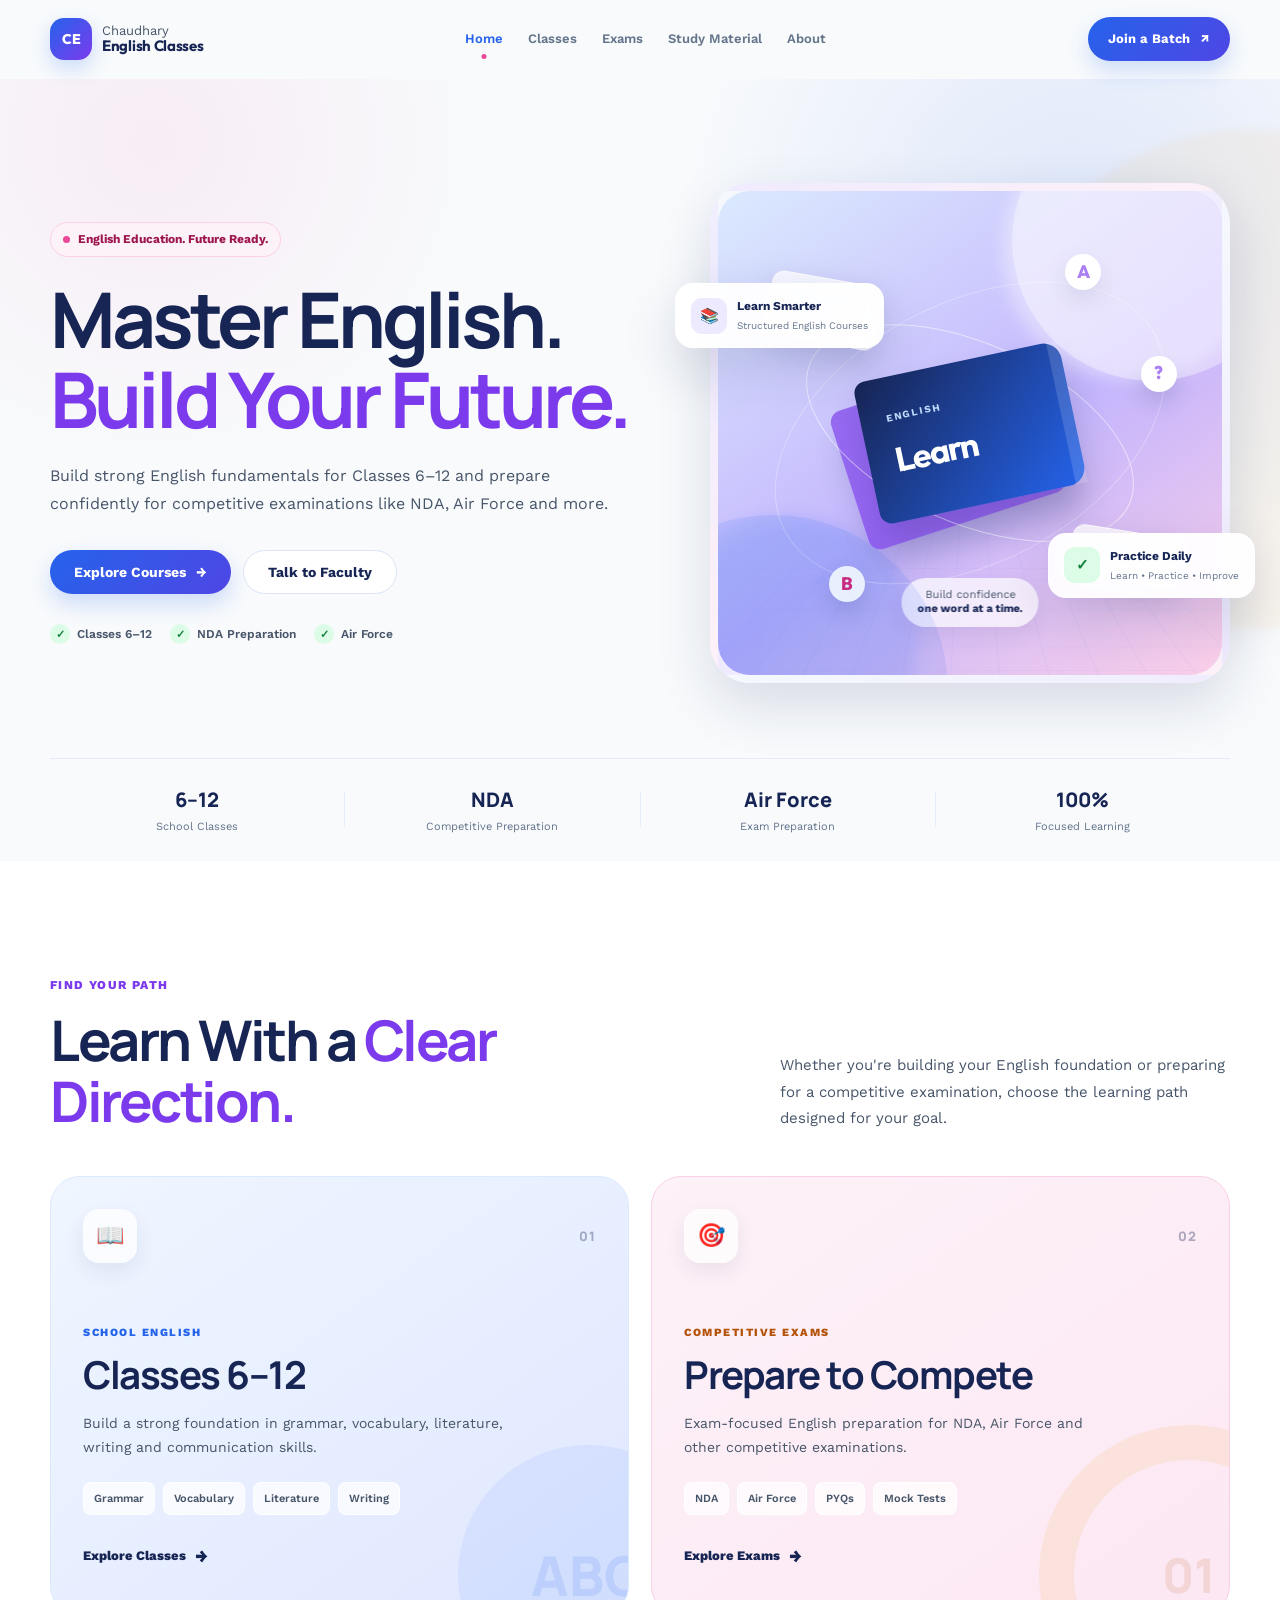
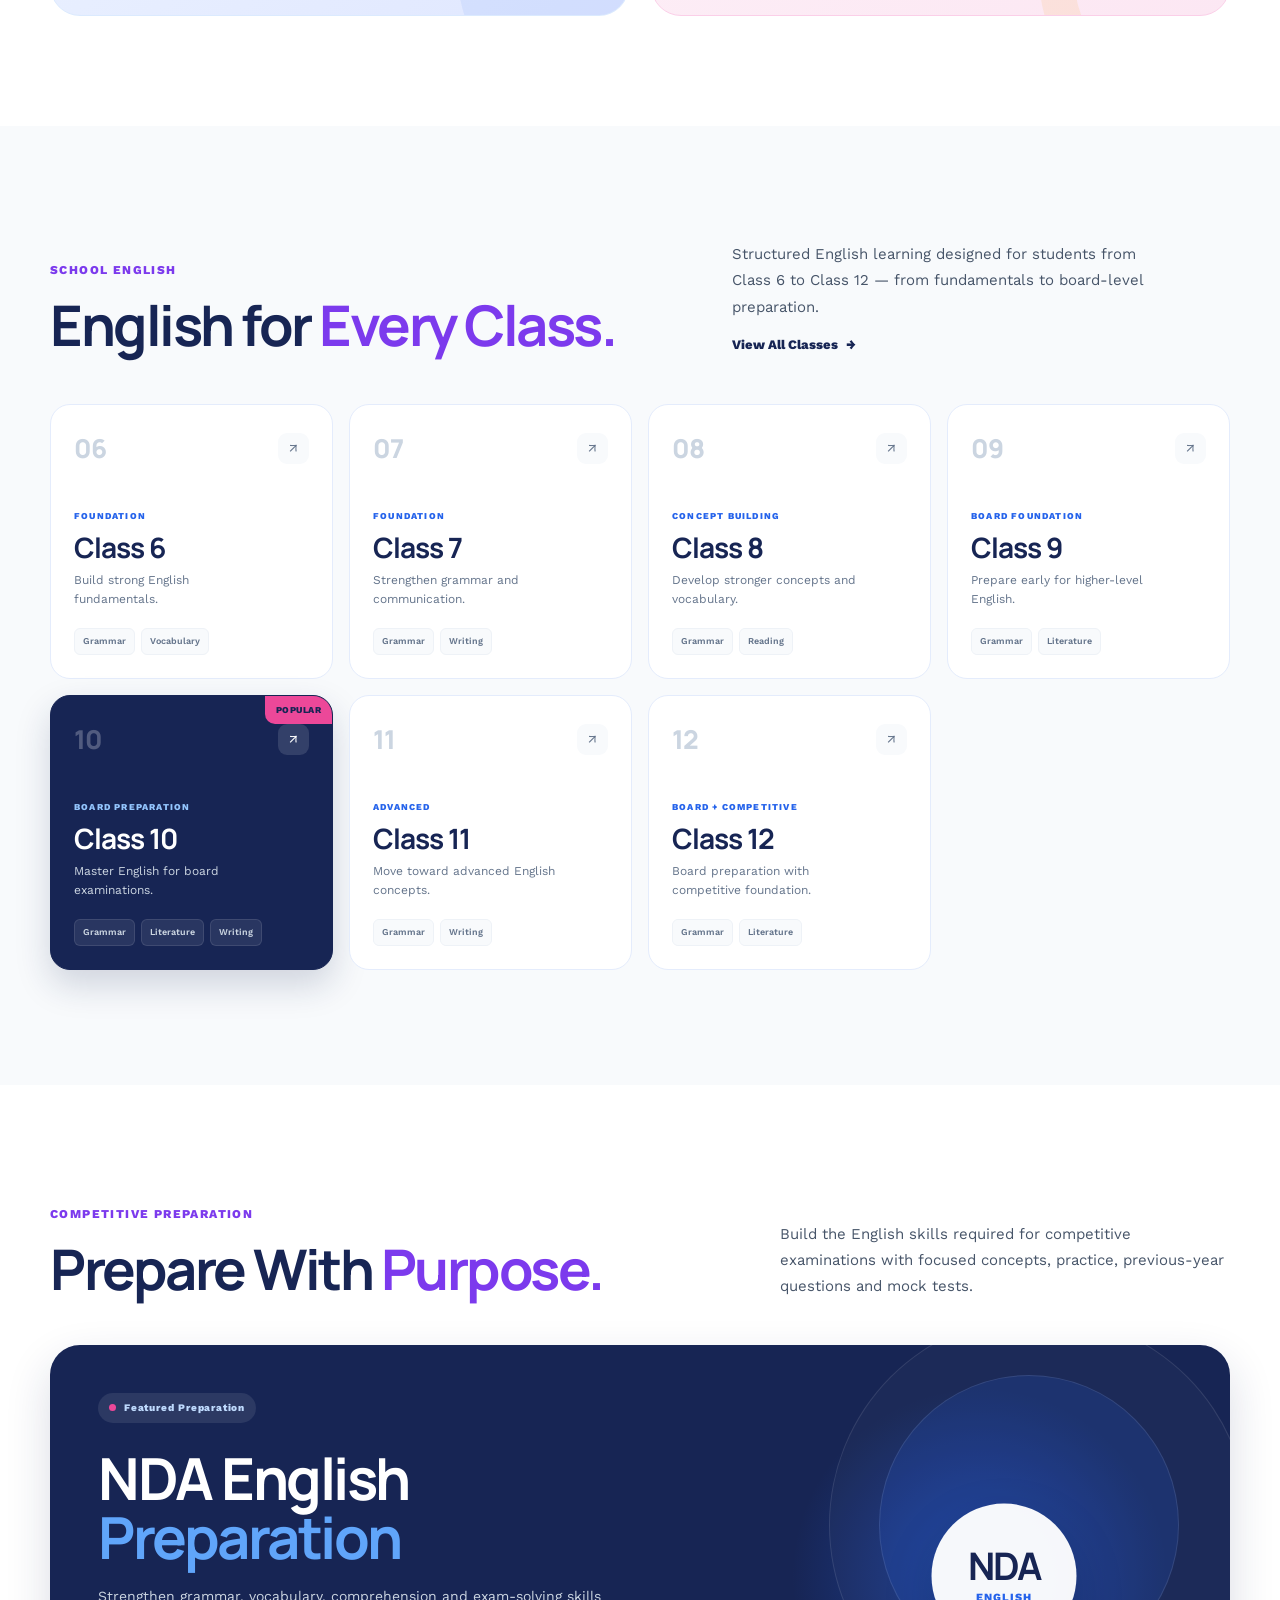
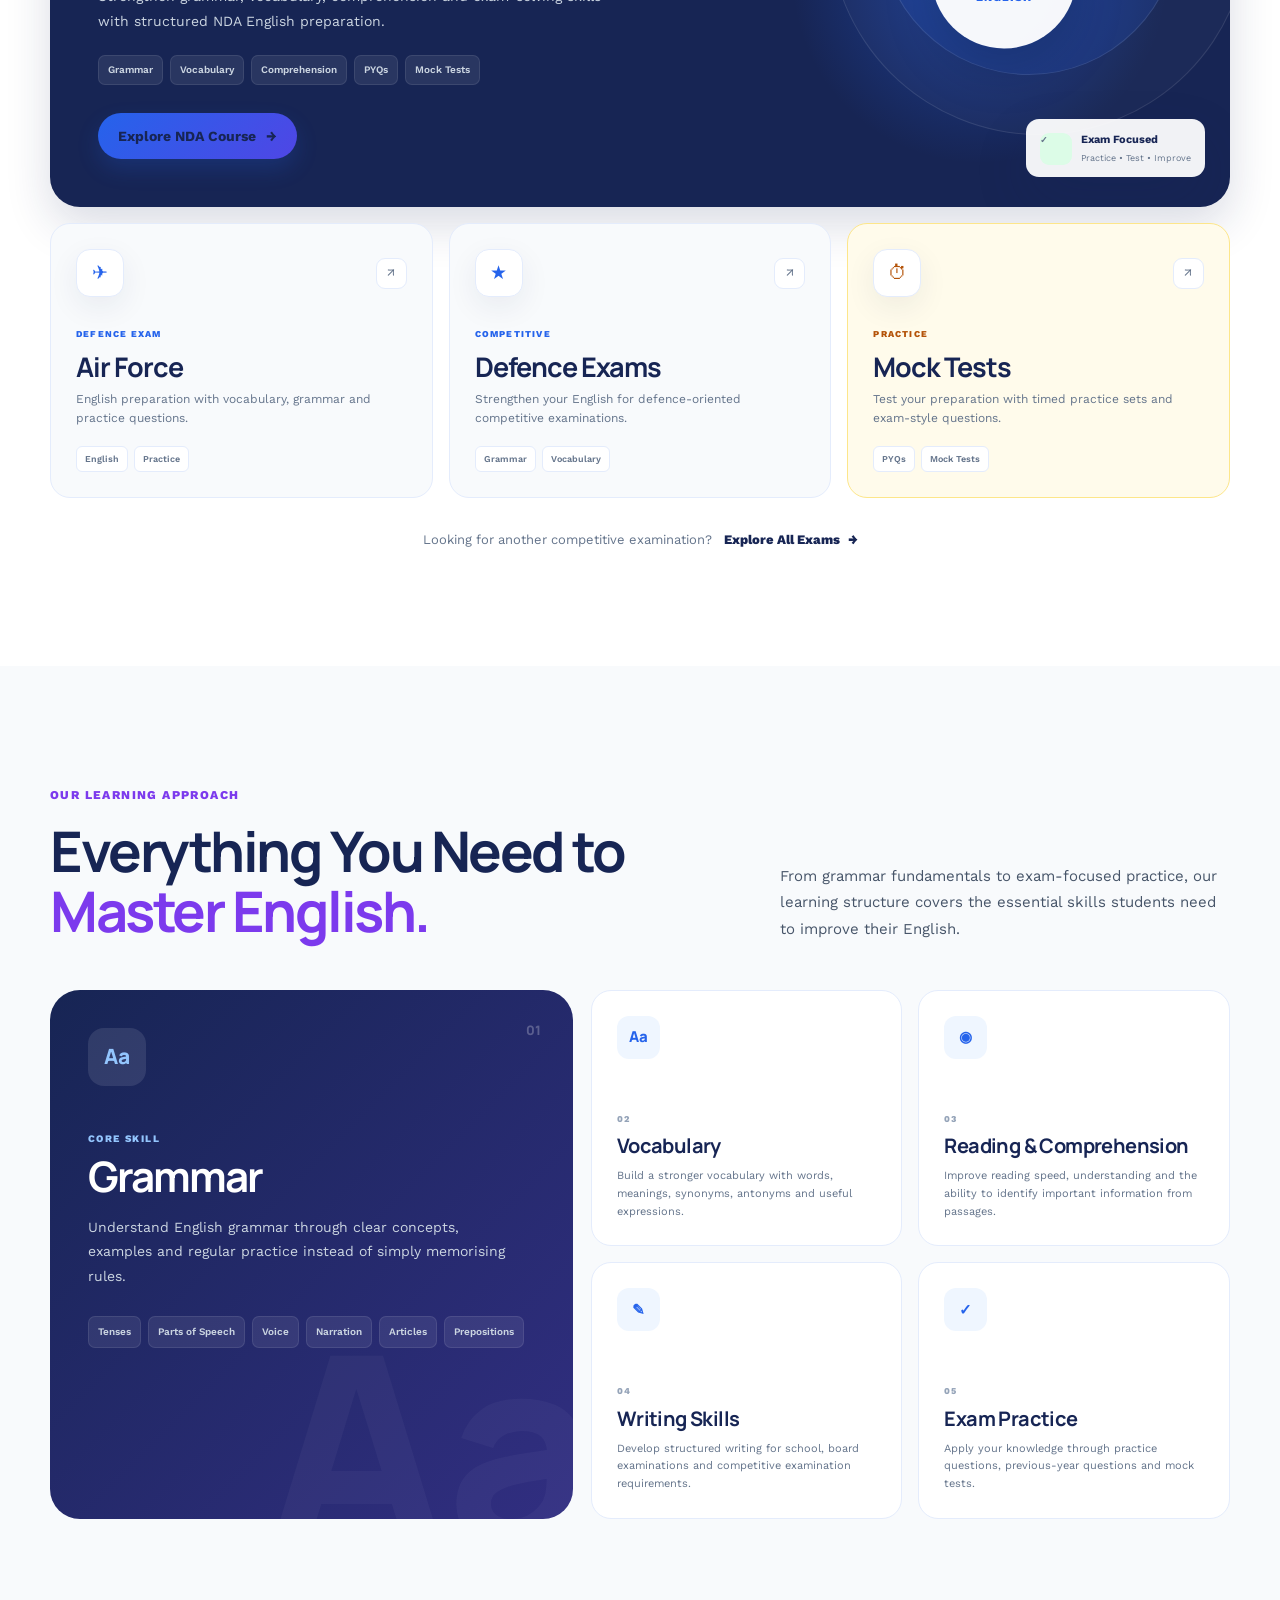
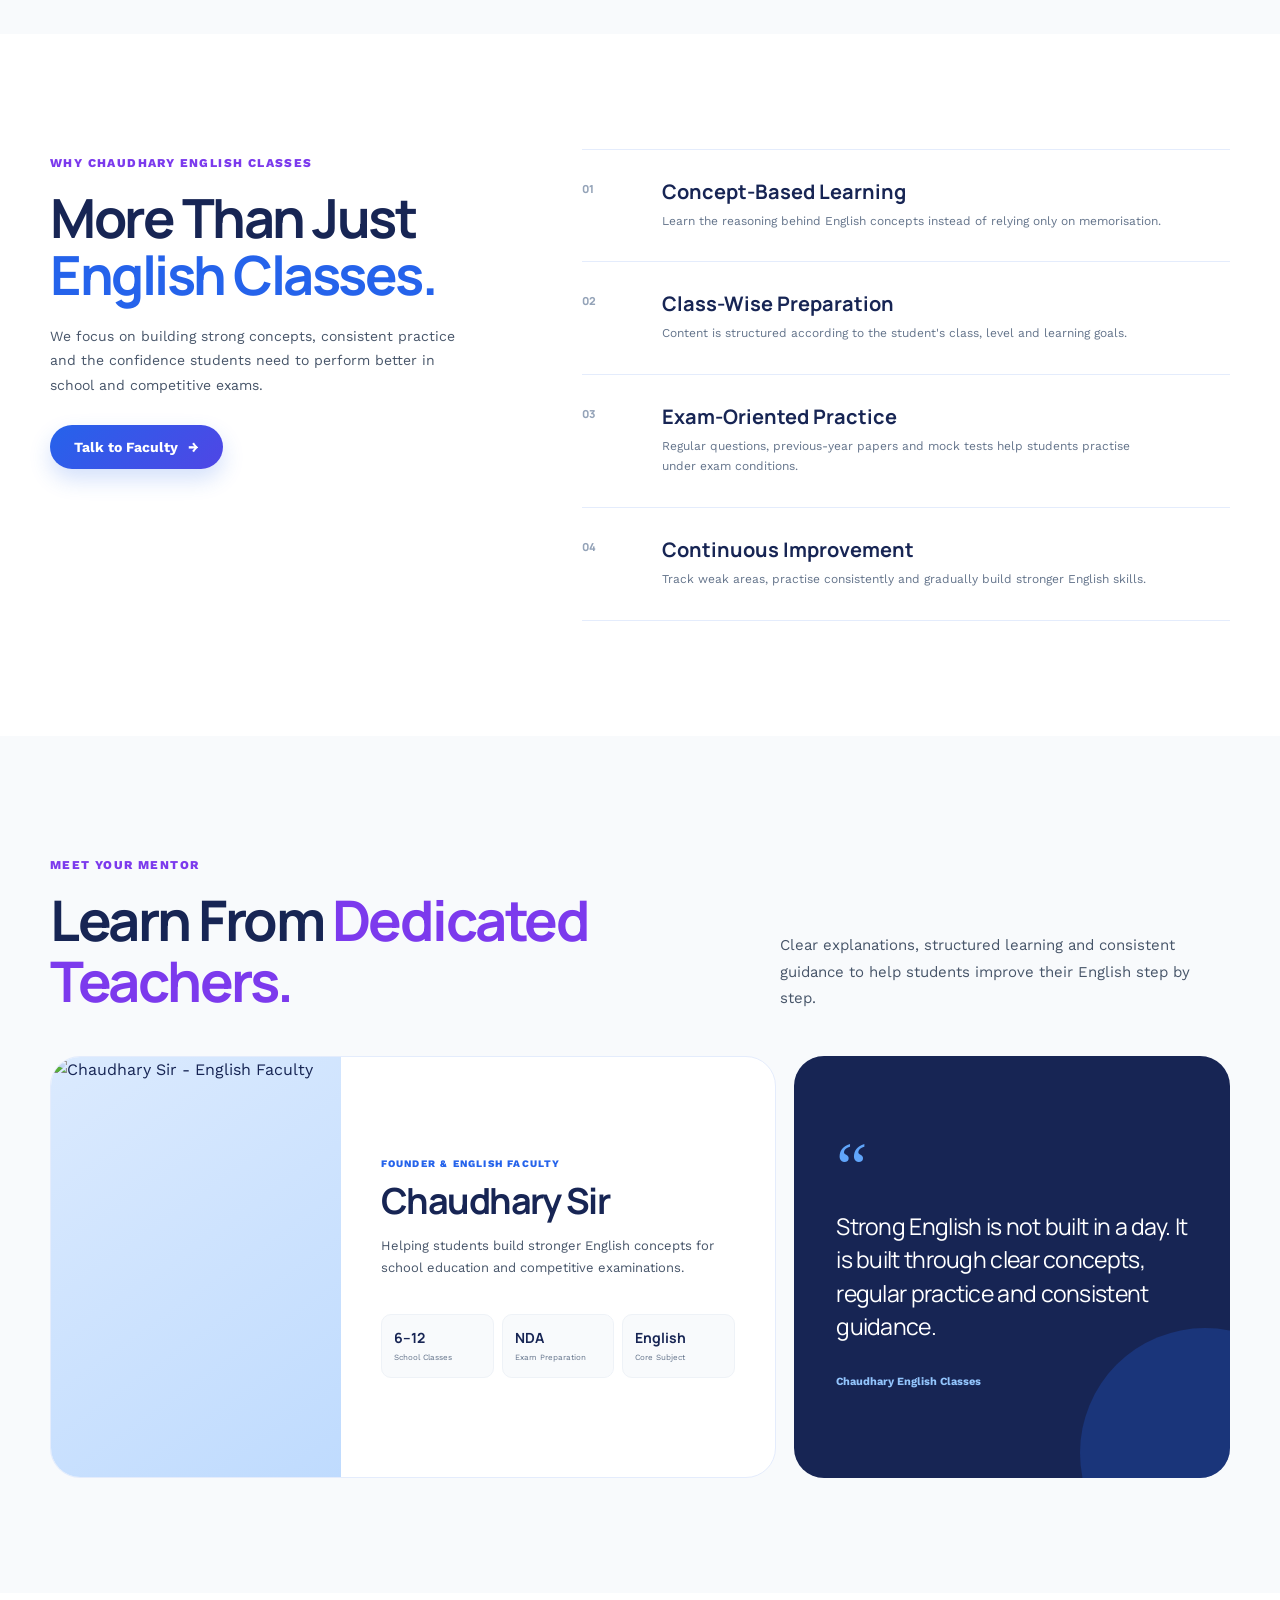
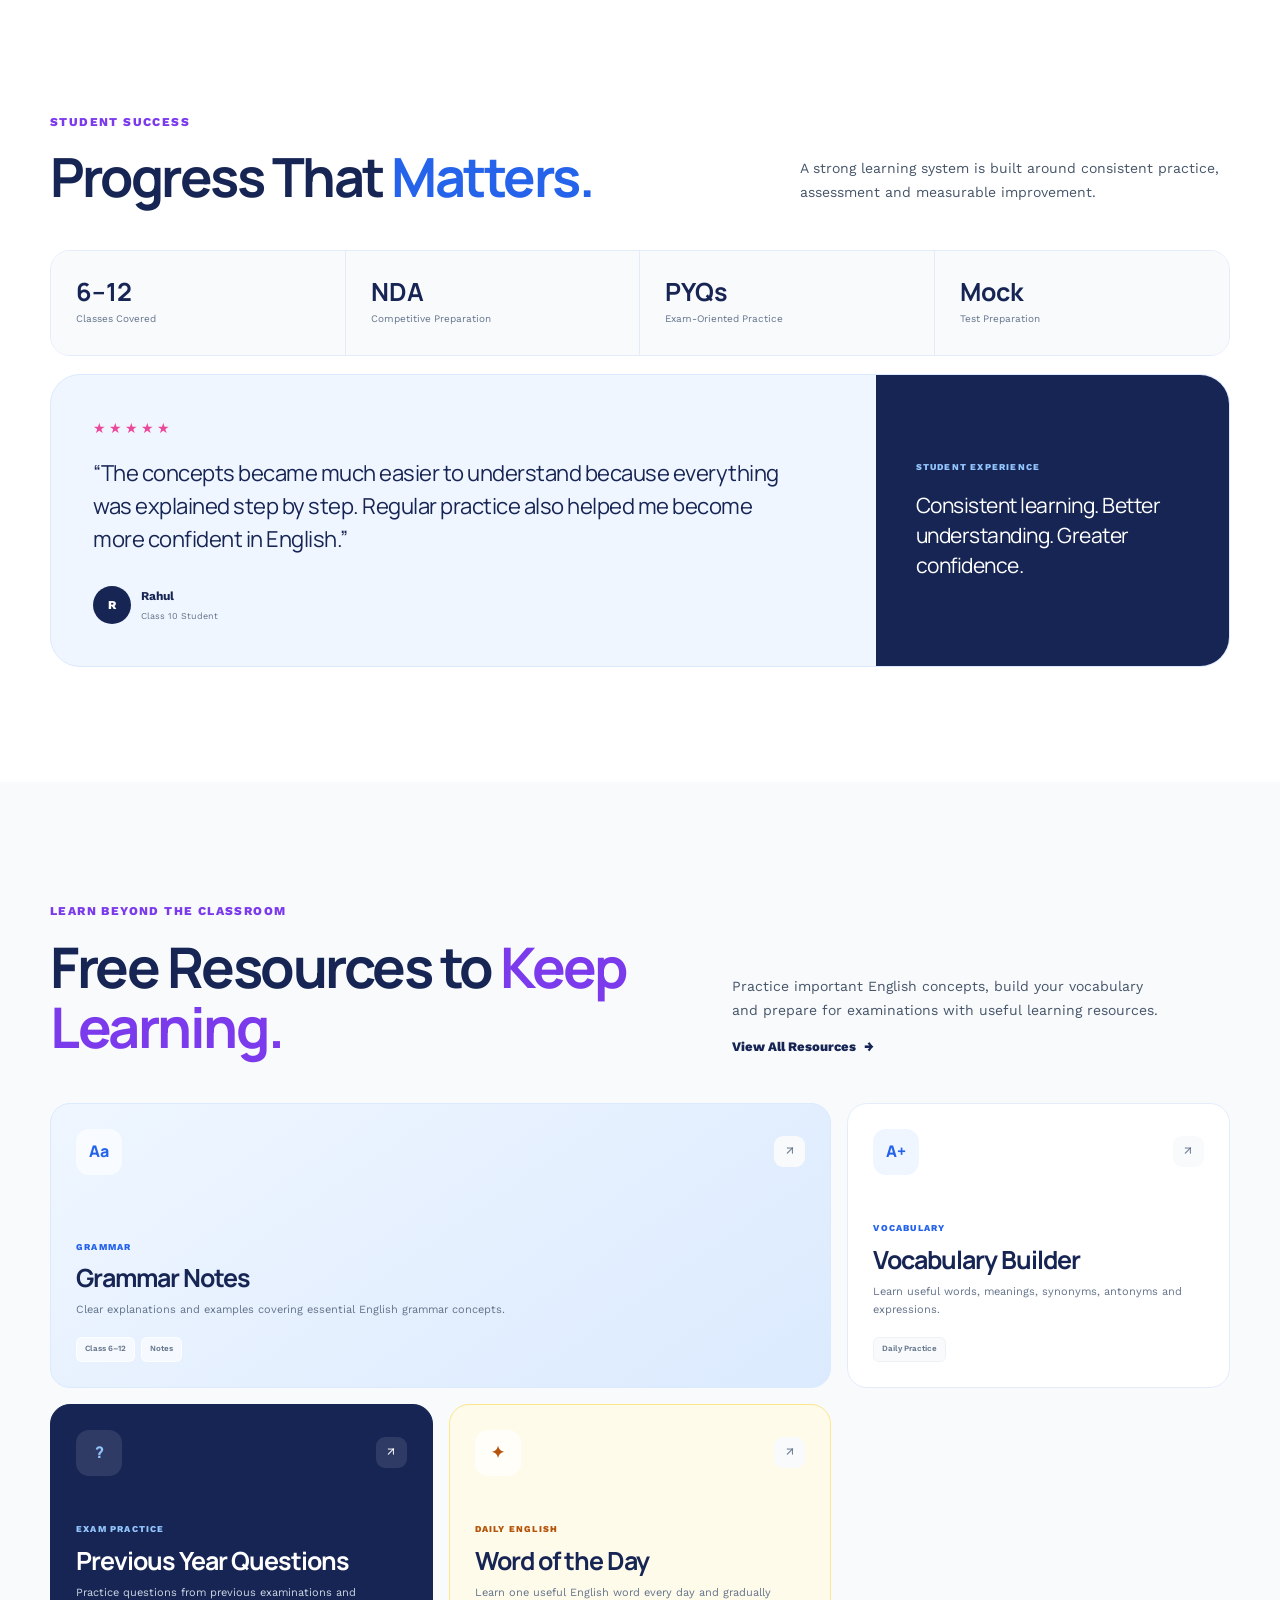
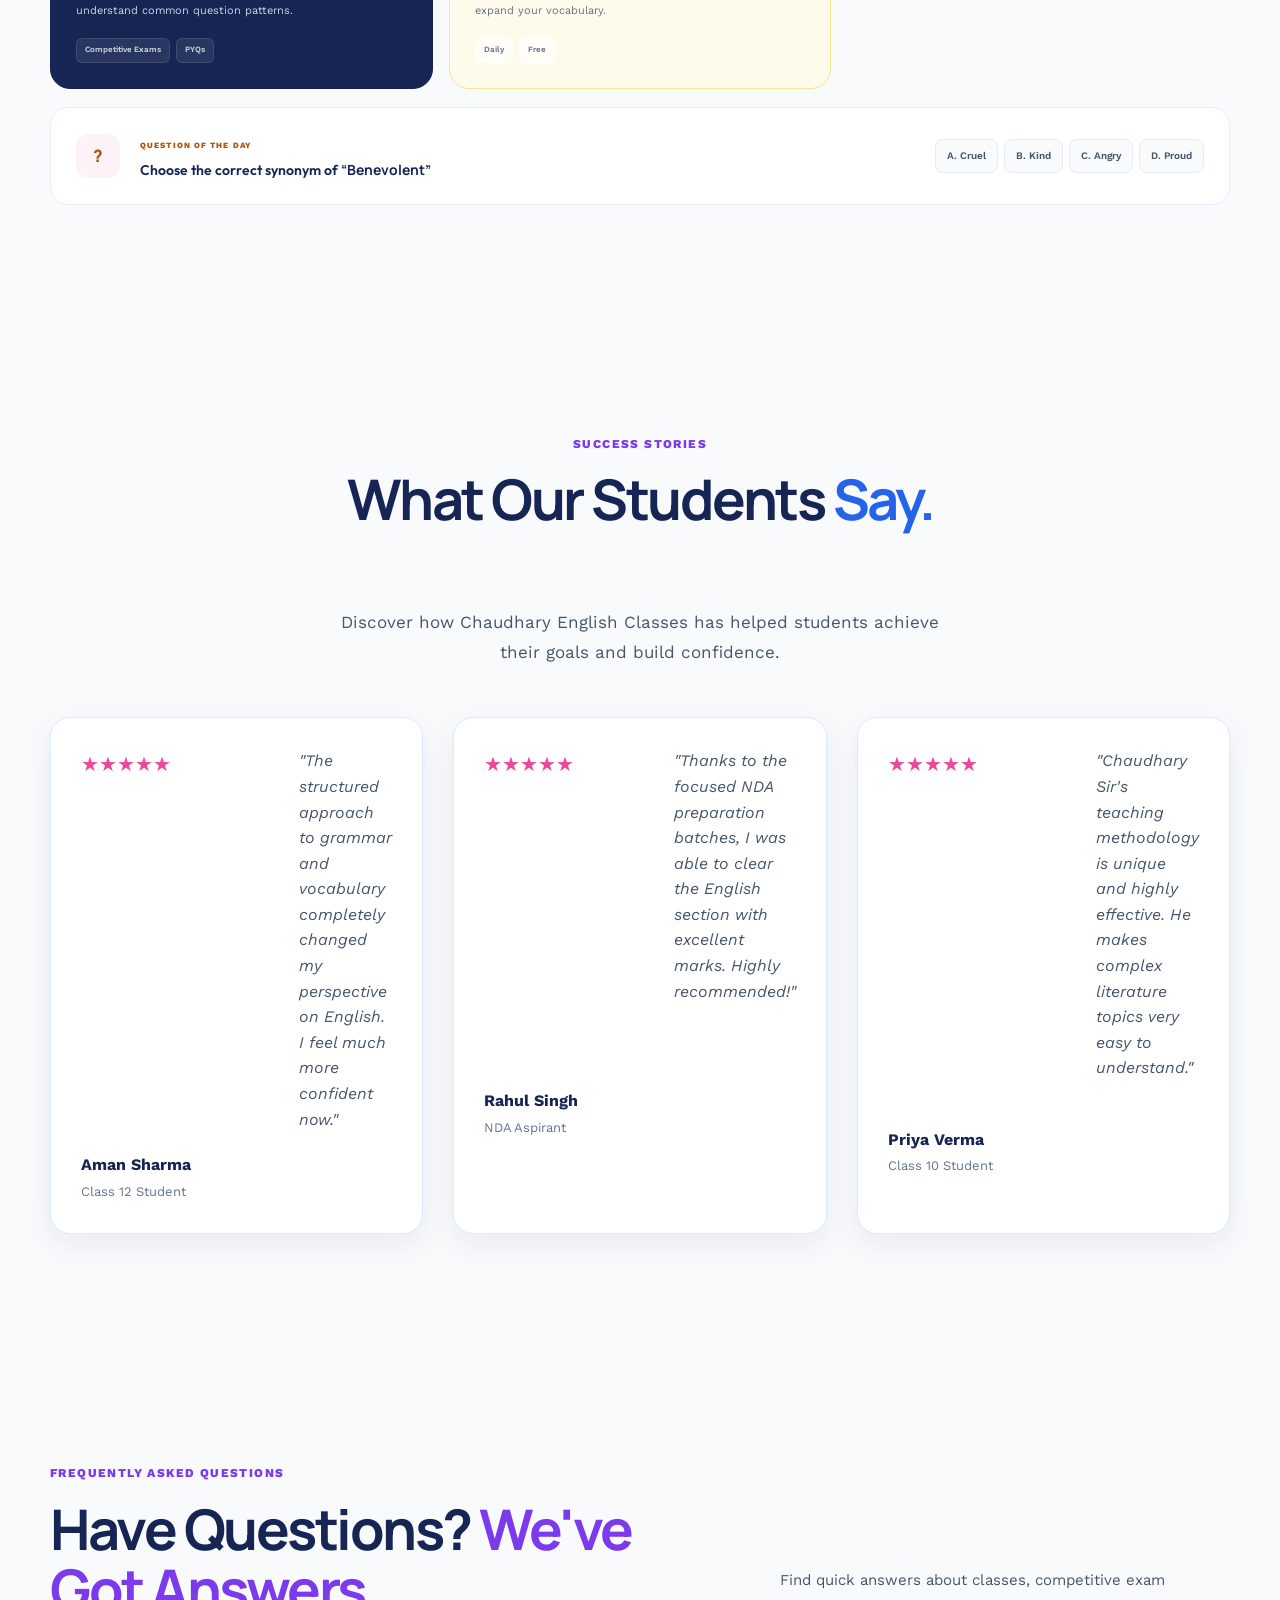
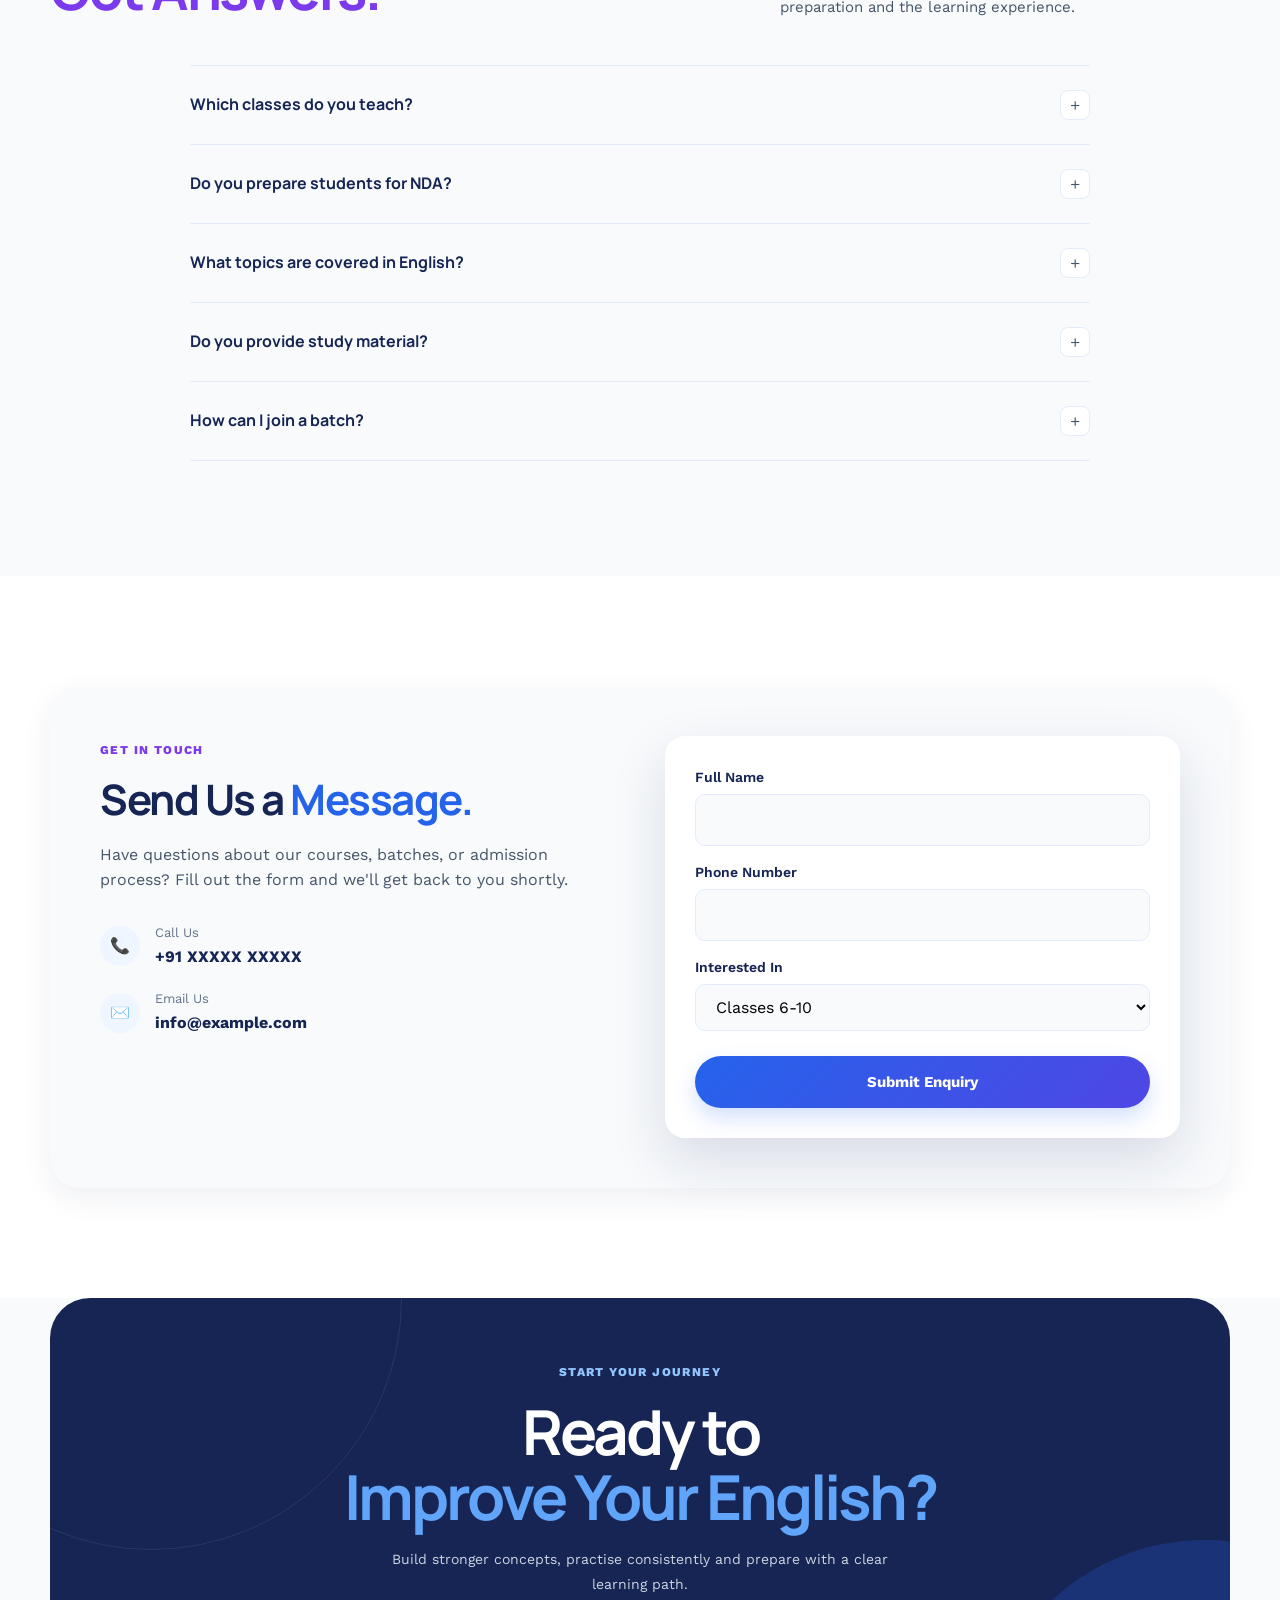
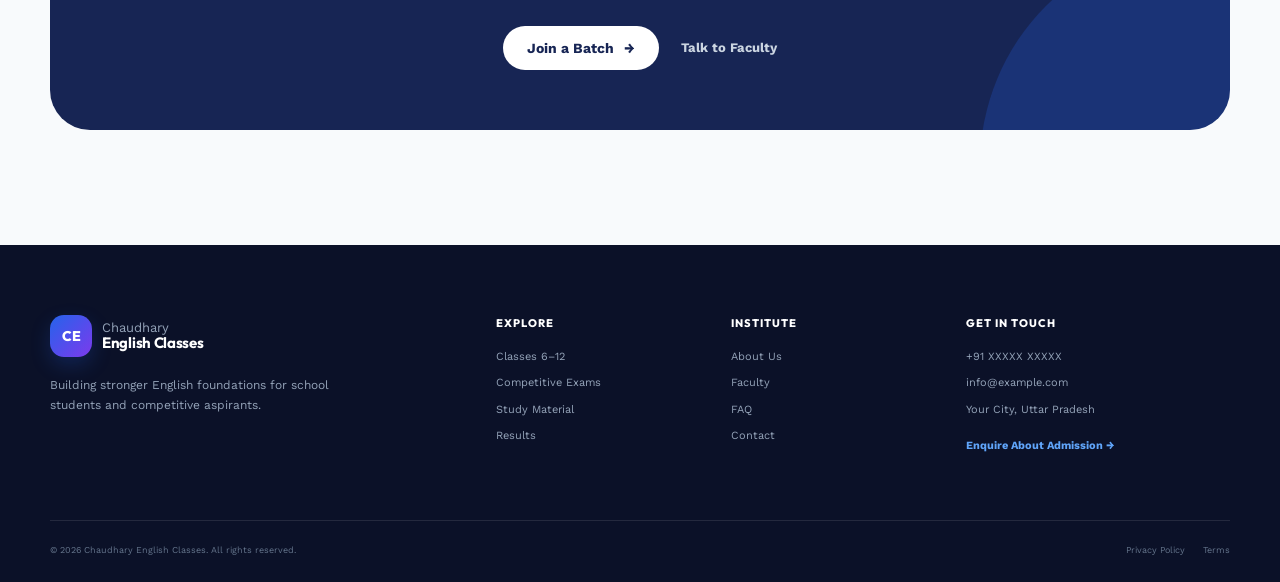
==== commit a73e463a: "Enhance visual experience with new animations and layout adjustments; fix script path in class detai" ====
--- a/index.html
+++ b/index.html
@@ -26,6 +26,7 @@
 
     <!-- CSS -->
     <link rel="stylesheet" href="css/style.css">
+    <link rel="stylesheet" href="css/responsive.css">
 </head>
 
 <body>
@@ -167,7 +168,24 @@
 
                         <div class="hero-image-placeholder">
 
-                            <!-- <img src="https://images.unsplash.com/photo-1552664730-d307ca884978?w=800&h=600&fit=crop" alt="Students studying English together"> -->
+                            <div class="learning-motion" aria-hidden="true">
+                                <div class="motion-glow motion-glow-one"></div>
+                                <div class="motion-glow motion-glow-two"></div>
+                                <div class="motion-grid"></div>
+                                <div class="motion-book motion-book-back"></div>
+                                <div class="motion-book motion-book-front">
+                                    <span>ENGLISH</span>
+                                    <b>Learn</b>
+                                </div>
+                                <div class="motion-note motion-note-one"><i></i><i></i><i></i></div>
+                                <div class="motion-note motion-note-two"><i></i><i></i></div>
+                                <div class="motion-orbit motion-orbit-one"></div>
+                                <div class="motion-orbit motion-orbit-two"></div>
+                                <div class="motion-word motion-word-one">A</div>
+                                <div class="motion-word motion-word-two">B</div>
+                                <div class="motion-word motion-word-three">?</div>
+                                <div class="motion-caption">Build confidence<br><strong>one word at a time.</strong></div>
+                            </div>
 
                         </div>
 
@@ -2307,4 +2325,4 @@
     <script src="js/main.js"></script>
 
 </body>
-</html>+</html>
--- a/css/style.css
+++ b/css/style.css
@@ -3357,8 +3357,46 @@
 
 @media (max-width: 1000px) {
 
-    .desktop-nav {
-        gap: 20px;
+    .navbar {
+        height: 72px;
+    }
+
+    .desktop-nav,
+    .header-btn {
+        display: none;
+    }
+
+    .mobile-menu-btn {
+        display: flex;
+    }
+
+    .mobile-nav {
+        display: flex;
+        flex-direction: column;
+        padding: 0 20px;
+        background: rgba(255, 255, 255, 0.97);
+        border-bottom: 0 solid var(--border);
+        max-height: 0;
+        overflow: hidden;
+        transition: max-height 0.35s ease, padding 0.35s ease, border-width 0.35s ease;
+    }
+
+    .mobile-nav.open {
+        max-height: 500px;
+        padding: 10px 20px 20px;
+        border-bottom-width: 1px;
+    }
+
+    .mobile-nav a:not(.mobile-cta) {
+        padding: 13px 0;
+        border-bottom: 1px solid #f1f5f9;
+        color: var(--text-secondary);
+        font-size: 14px;
+        font-weight: 600;
+    }
+
+    .mobile-cta {
+        margin-top: 15px;
     }
 
     .hero-grid {
@@ -3395,57 +3433,7 @@
         width: min(var(--container), calc(100% - 28px));
     }
 
-    .navbar {
-        height: 72px;
-    }
-
-    .desktop-nav,
-    .header-btn {
-        display: none;
-    }
-
-    .mobile-menu-btn {
-        display: flex;
-    }
-
-    .mobile-nav {
-        display: flex;
-
-        flex-direction: column;
-
-        padding: 0 20px 20px;
-
-        background: rgba(255, 255, 255, 0.97);
-
-        border-bottom: 1px solid var(--border);
-
-        max-height: 0;
-        overflow: hidden;
-
-        transition:
-            max-height 0.35s ease,
-            padding 0.35s ease;
-    }
-
-    .mobile-nav.open {
-        max-height: 500px;
-        padding-top: 10px;
-    }
-
-    .mobile-nav a:not(.mobile-cta) {
-        padding: 13px 0;
-
-        border-bottom: 1px solid #f1f5f9;
-
-        color: var(--text-secondary);
-
-        font-size: 14px;
-        font-weight: 600;
-    }
-
-    .mobile-cta {
-        margin-top: 15px;
-    }
+
 
     .hero {
         padding-top: 45px;
--- a/css/responsive.css
+++ b/css/responsive.css
@@ -0,0 +1,158 @@
+@import url('https://fonts.googleapis.com/css2?family=Outfit:wght@400;500;600;700;800&family=Work+Sans:wght@400;500;600;700&display=swap');
+
+/* Mobile overflow protection and layout overrides. */
+
+html,
+body {
+    max-width: 100%;
+    overflow-x: clip;
+}
+
+/* =====================================================
+   2026 VISUAL SYSTEM OVERRIDES
+   Vibrant, block-based education experience
+===================================================== */
+
+:root {
+    --primary: #172554;
+    --primary-light: #1d4ed8;
+    --blue: #2563eb;
+    --blue-light: #eff6ff;
+    --accent: #ec4899;
+    --accent-light: #fdf2f8;
+    --background: #f8fafc;
+    --text: #0f172a;
+    --text-secondary: #475569;
+    --border: #e4ecfc;
+    --shadow-sm: 0 10px 30px rgba(23, 37, 84, .07);
+    --shadow-md: 0 22px 55px rgba(23, 37, 84, .14);
+    --radius-md: 20px;
+    --radius-lg: 30px;
+    --radius-xl: 40px;
+}
+
+body { font-family: "Work Sans", sans-serif; background: #f8fafc; }
+h1, h2, h3, h4, .logo-text strong, .logo-mark { font-family: "Outfit", sans-serif; }
+.container { width: min(1180px, calc(100% - 48px)); }
+.site-header { background: rgba(248,250,252,.82); }
+.navbar, .nav-container { min-height: 78px; height: auto; }
+.logo-mark { background: linear-gradient(135deg, #2563eb, #7c3aed); border-radius: 14px; box-shadow: 0 8px 20px rgba(37,99,235,.22); }
+.logo-text strong { letter-spacing: -.3px; }
+.desktop-nav { gap: 25px; }
+.desktop-nav a, .nav-link { font-size: 13px; font-weight: 600; color: #64748b; transition: color .2s ease; }
+.desktop-nav a:hover, .desktop-nav a.active, .nav-link:hover, .nav-link.active { color: var(--blue); }
+.btn { min-height: 44px; border-radius: 999px; }
+.btn-primary { background: linear-gradient(135deg, #2563eb, #4f46e5); box-shadow: 0 10px 22px rgba(37,99,235,.2); }
+.btn-primary:hover { background: linear-gradient(135deg, #1d4ed8, #4338ca); }
+.btn-secondary { background: #fff; border-color: #dbe5f5; }
+.hero { padding-top: 84px; background: radial-gradient(circle at 12% 8%, rgba(236,72,153,.08), transparent 24%), radial-gradient(circle at 84% 20%, rgba(37,99,235,.12), transparent 32%), #f8fafc; }
+.hero-grid { gap: 48px; min-height: 540px; }
+.eyebrow { background: #fdf2f8; border-color: #fbcfe8; color: #9d174d; }
+.hero h1 { font-size: clamp(46px, 6vw, 78px); letter-spacing: -4px; }
+.hero h1 span, .section-heading h2 span, .coming-section h2 span { color: #7c3aed; }
+.hero-description { font-size: 16px; }
+.hero-image-placeholder { min-height: 500px; border: 8px solid rgba(255,255,255,.72); background: linear-gradient(145deg, #dbeafe, #c4b5fd 55%, #fbcfe8); box-shadow: var(--shadow-md); }
+.learning-motion { position: absolute; inset: 0; overflow: hidden; isolation: isolate; }
+.motion-glow { position: absolute; width: 260px; height: 260px; border-radius: 50%; filter: blur(8px); opacity: .65; animation: motion-drift 9s ease-in-out infinite alternate; }
+.motion-glow-one { top: -70px; right: -40px; background: rgba(255,255,255,.58); }
+.motion-glow-two { bottom: -100px; left: -60px; background: rgba(37,99,235,.18); animation-delay: -3s; }
+.motion-grid { position: absolute; inset: 0; opacity: .24; background-image: linear-gradient(rgba(37,99,235,.18) 1px, transparent 1px), linear-gradient(90deg, rgba(37,99,235,.18) 1px, transparent 1px); background-size: 34px 34px; transform: perspective(500px) rotateX(58deg) translateY(150px) scale(1.45); transform-origin: bottom; }
+.motion-book { position: absolute; left: 50%; top: 50%; width: 210px; height: 145px; border-radius: 12px 18px 18px 12px; transform: translate(-50%,-50%) rotate(-12deg); box-shadow: 0 22px 32px rgba(23,37,84,.2); }
+.motion-book-back { background: #7c3aed; transform: translate(calc(-50% - 20px), calc(-50% + 18px)) rotate(-18deg); opacity: .65; }
+.motion-book-front { z-index: 2; display: flex; flex-direction: column; justify-content: center; padding: 26px; background: linear-gradient(135deg, #172554, #2563eb); color: white; animation: book-float 5s ease-in-out infinite; }
+.motion-book-front::after { content: ""; position: absolute; top: 0; right: 0; bottom: 0; width: 12px; background: rgba(255,255,255,.14); }
+.motion-book-front span { font-size: 10px; font-weight: 700; letter-spacing: 2px; color: #bfdbfe; }
+.motion-book-front b { margin-top: 8px; font-family: "Outfit", sans-serif; font-size: 34px; letter-spacing: -1.5px; }
+.motion-note { position: absolute; z-index: 3; display: grid; gap: 8px; width: 112px; padding: 16px; border-radius: 12px; background: rgba(255,255,255,.76); border: 1px solid rgba(255,255,255,.9); box-shadow: 0 14px 28px rgba(23,37,84,.12); backdrop-filter: blur(8px); animation: note-float 6s ease-in-out infinite; }
+.motion-note i { display: block; height: 5px; border-radius: 5px; background: #93c5fd; }
+.motion-note i:nth-child(2) { width: 70%; background: #c4b5fd; }
+.motion-note i:nth-child(3) { width: 85%; background: #f9a8d4; }
+.motion-note-one { top: 18%; left: 10%; transform: rotate(10deg); }
+.motion-note-two { right: 8%; bottom: 19%; transform: rotate(9deg); animation-delay: -2s; }
+.motion-orbit { position: absolute; z-index: 1; left: 50%; top: 50%; border: 1px solid rgba(255,255,255,.55); border-radius: 50%; transform: translate(-50%,-50%) rotate(24deg); }
+.motion-orbit-one { width: 350px; height: 180px; animation: orbit-spin 14s linear infinite; }
+.motion-orbit-two { width: 420px; height: 260px; transform: translate(-50%,-50%) rotate(-28deg); opacity: .55; animation: orbit-spin 18s linear infinite reverse; }
+.motion-word { position: absolute; z-index: 4; display: grid; place-items: center; width: 36px; height: 36px; border-radius: 50%; background: #fff; color: #7c3aed; font-family: "Outfit", sans-serif; font-size: 18px; font-weight: 800; box-shadow: 0 10px 22px rgba(23,37,84,.16); animation: word-pulse 4s ease-in-out infinite; }
+.motion-word-one { top: 13%; right: 24%; }
+.motion-word-two { bottom: 15%; left: 22%; animation-delay: -1.5s; color: #db2777; }
+.motion-word-three { top: 34%; right: 9%; animation-delay: -3s; }
+.motion-caption { position: absolute; z-index: 5; left: 50%; bottom: 10%; transform: translateX(-50%); width: max-content; padding: 10px 16px; border-radius: 999px; background: rgba(255,255,255,.7); color: #475569; font-size: 11px; line-height: 1.3; text-align: center; box-shadow: 0 10px 22px rgba(23,37,84,.08); backdrop-filter: blur(7px); }
+.motion-caption strong { color: #172554; font-weight: 700; }
+@keyframes motion-drift { to { transform: translate(22px, 18px) scale(1.08); } }
+@keyframes book-float { 50% { transform: translate(-50%, calc(-50% - 11px)) rotate(-8deg); } }
+@keyframes note-float { 50% { transform: translateY(-12px) rotate(7deg); } }
+@keyframes orbit-spin { to { transform: translate(-50%,-50%) rotate(384deg); } }
+@keyframes word-pulse { 50% { transform: translateY(-8px) scale(1.08); } }
+.floating-card { border-radius: 18px; }
+.floating-icon { background: #ede9fe; color: #6d28d9; }
+.coming-section, .learning-path, .exams-section { background: #fff; }
+.section-label { color: #7c3aed; letter-spacing: 1.4px; }
+.path-card, .directory-card, .teaching-main, .classes-cta-box, .class-detail-cta-box { border-radius: 30px; }
+.path-card:hover, .directory-card:hover, .teaching-card:hover { transform: translateY(-7px); }
+.school-card { background: linear-gradient(145deg, #eff6ff, #e0e7ff); border-color: #dbeafe; }
+.exam-card { background: linear-gradient(145deg, #fdf2f8, #fce7f3); border-color: #fbcfe8; }
+.teaching-main, .classes-cta-box, .class-detail-cta-box, .class-overview-card, .course-sidebar-card { background: linear-gradient(135deg, #172554, #312e81); }
+.classes-cta-box h2 span { color: #f9a8d4; }
+.site-footer { background: #0b1128; }
+a:focus-visible, button:focus-visible { outline: 3px solid #f472b6; outline-offset: 4px; }
+
+@media (prefers-reduced-motion: reduce) {
+    *, *::before, *::after { scroll-behavior: auto !important; transition-duration: .01ms !important; animation: none !important; }
+}
+
+@media (max-width: 600px) {
+    .container {
+        width: calc(100% - 28px);
+    }
+
+    /* These grids are defined inline on the home page, so override their
+       minimum card widths here instead of letting them widen the viewport. */
+    .testimonials-grid,
+    .contact-grid {
+        grid-template-columns: minmax(0, 1fr) !important;
+    }
+
+    .contact-grid {
+        gap: 28px !important;
+        padding: 24px !important;
+    }
+
+    .contact-form-wrapper {
+        padding: 20px !important;
+    }
+
+    .testimonial-card {
+        min-width: 0;
+    }
+
+    .hero-image-wrapper {
+        width: 100%;
+    }
+
+    .floating-card {
+        max-width: calc(100% - 20px);
+    }
+
+    .hero { padding-top: 42px; }
+    .hero-grid { gap: 34px; min-height: 0; }
+    .hero h1 { font-size: clamp(42px, 13vw, 58px); letter-spacing: -2.5px; }
+    .hero-actions { flex-direction: column; align-items: stretch; }
+    .hero-actions .btn { width: 100%; }
+    .hero-image-placeholder { min-height: 360px; }
+    .motion-book { width: 170px; height: 120px; }
+    .motion-book-front { padding: 20px; }
+    .motion-book-front b { font-size: 27px; }
+    .motion-note { transform: scale(.78) rotate(8deg); }
+    .motion-note-one { left: -2%; }
+    .motion-note-two { right: -4%; }
+    .motion-orbit-one { width: 280px; height: 150px; }
+    .motion-orbit-two { width: 340px; height: 220px; }
+    .motion-caption { bottom: 7%; font-size: 10px; }
+    .floating-card-course { left: -8px; top: 32px; }
+    .floating-card-success { right: -8px; bottom: 32px; }
+    .section-heading { grid-template-columns: 1fr; gap: 18px; }
+    .section-heading > p { margin-left: 0; }
+    .learning-grid, .teaching-layout, .teaching-side { grid-template-columns: 1fr; }
+    .path-card, .teaching-main { min-height: 360px; }
+    .container { width: calc(100% - 28px); }
+}
